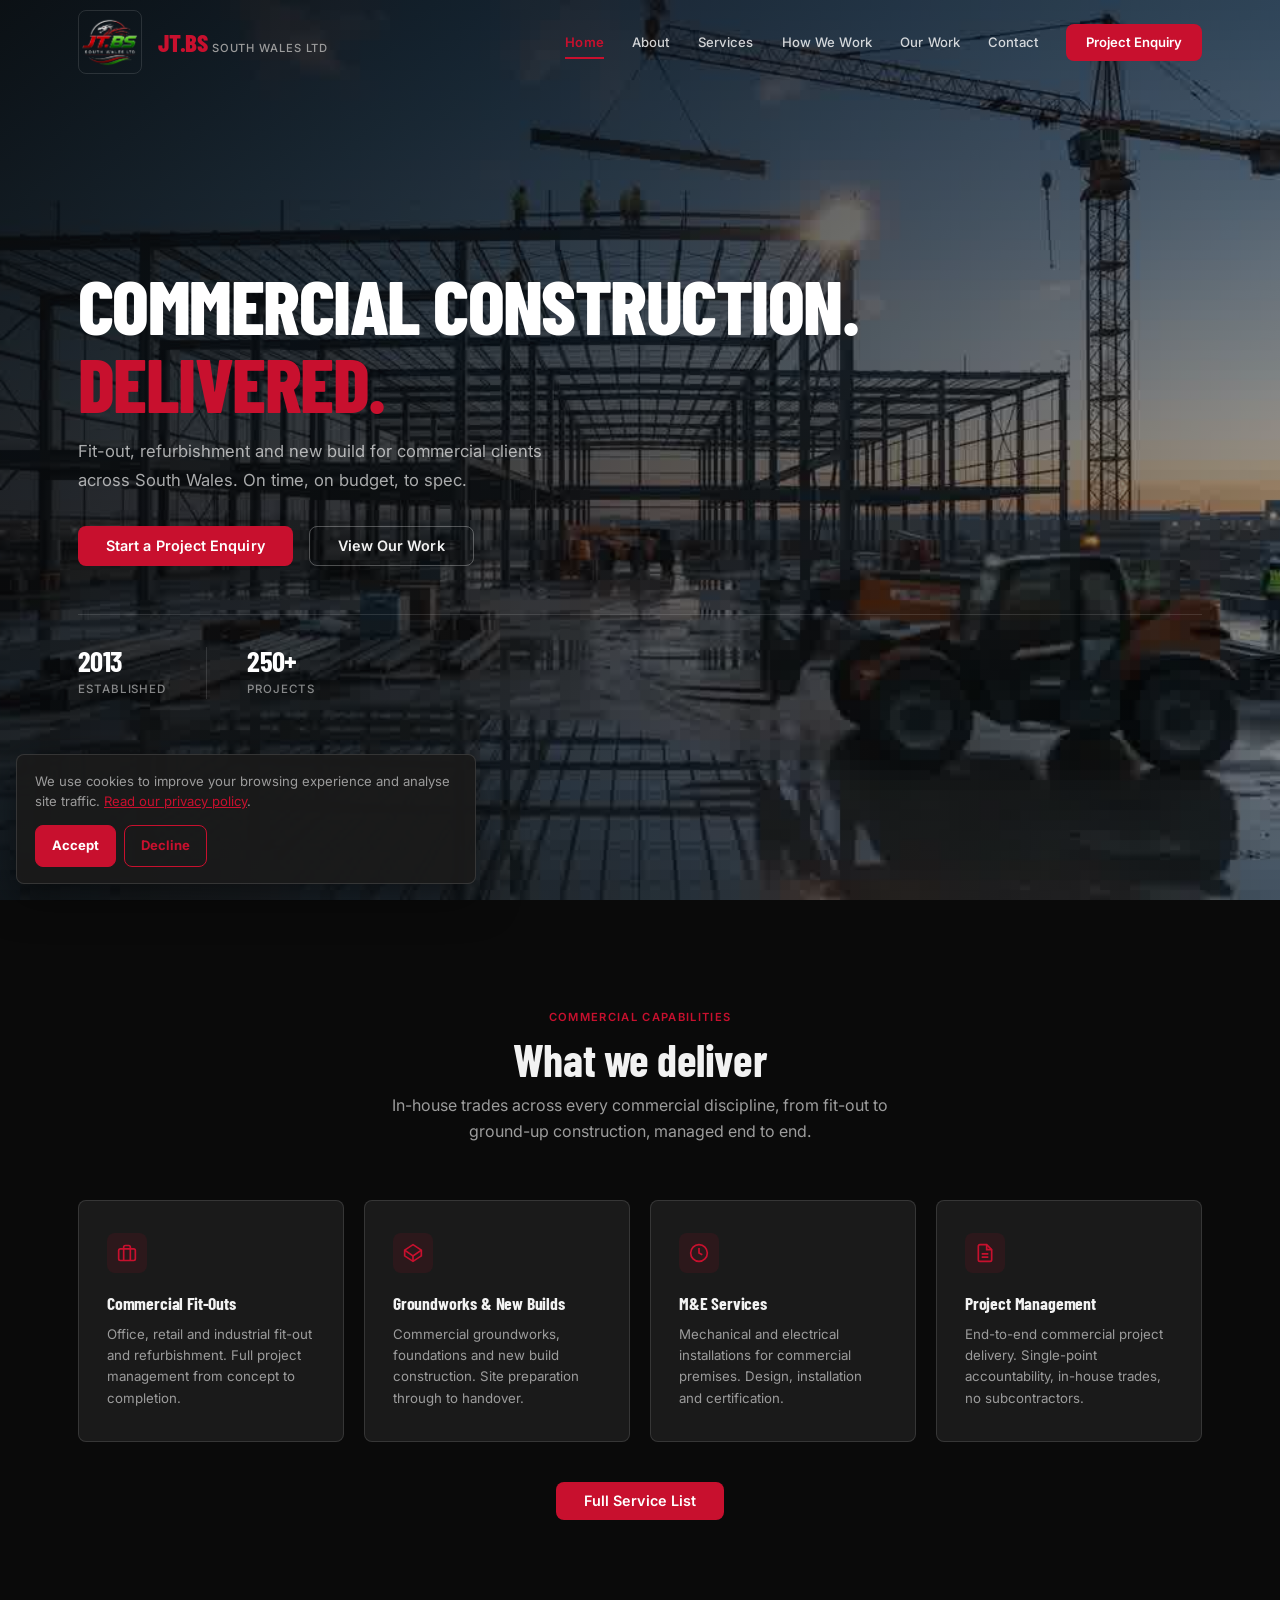
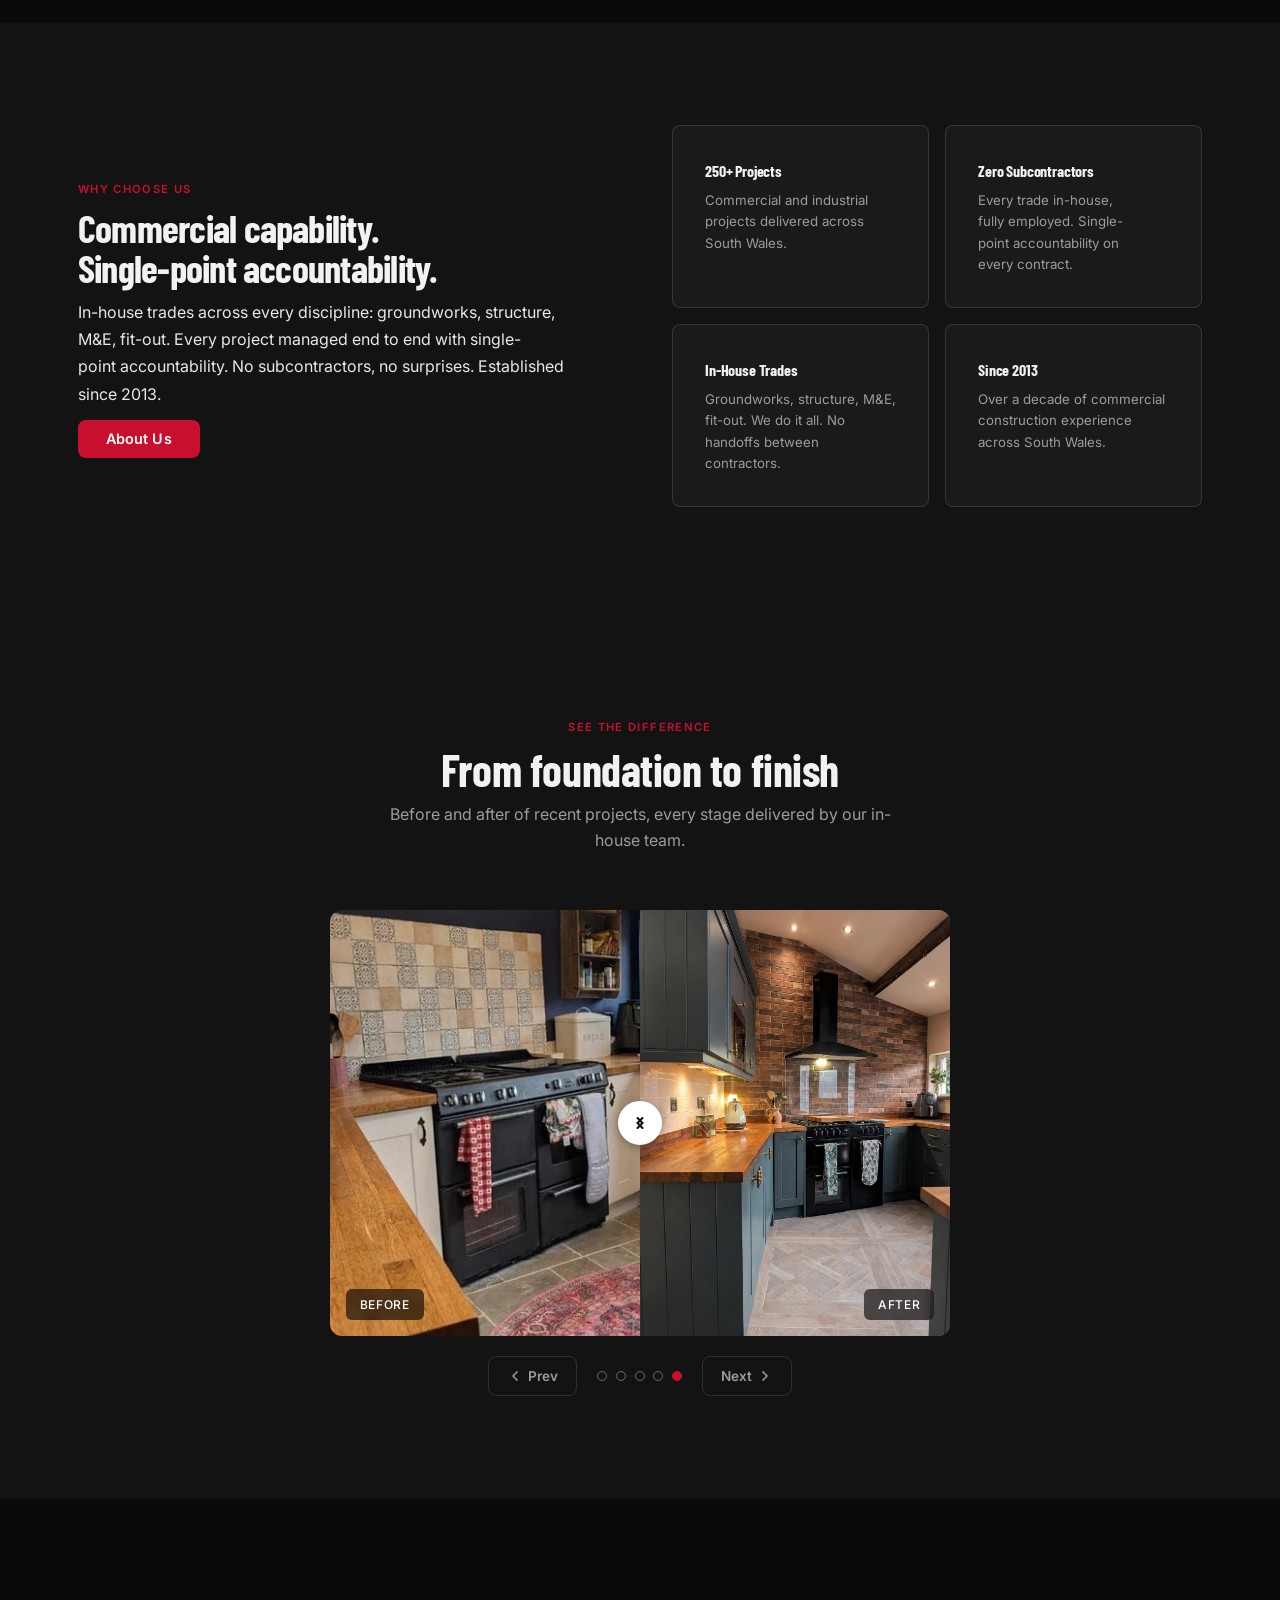
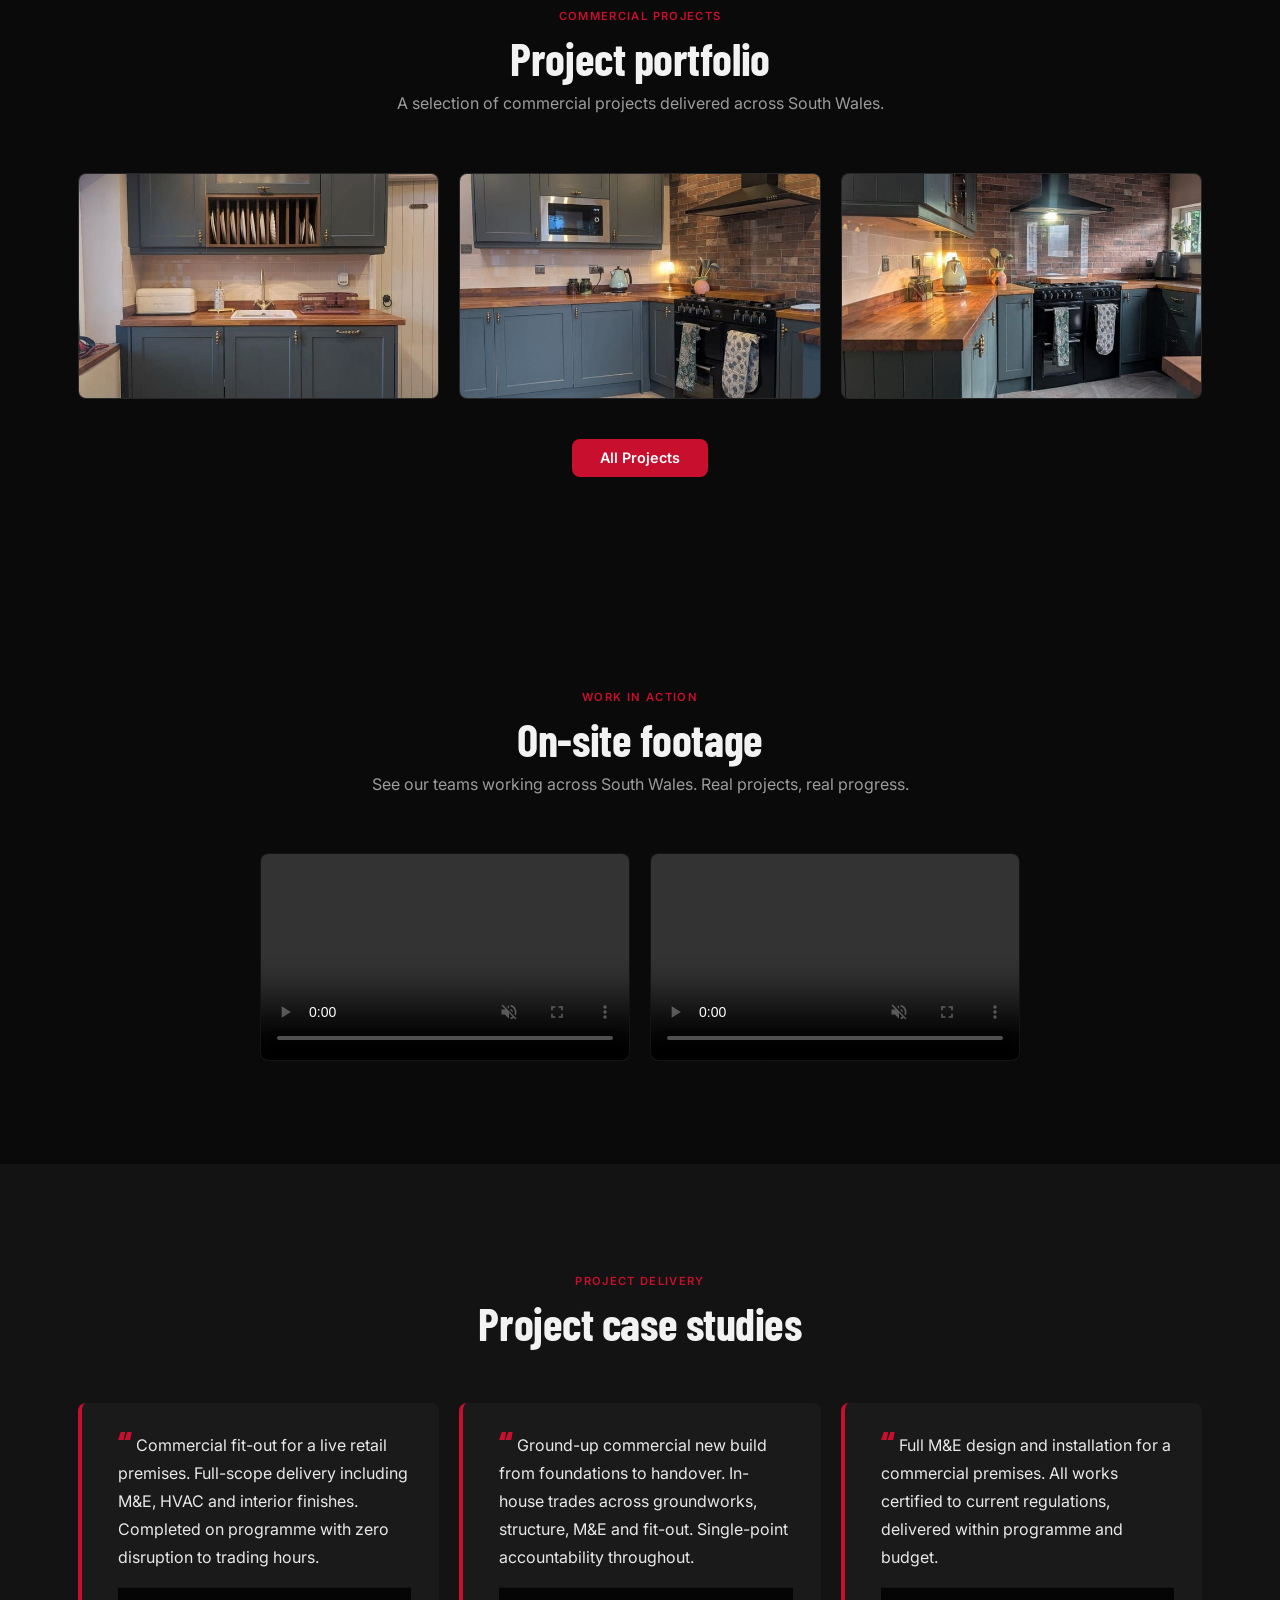
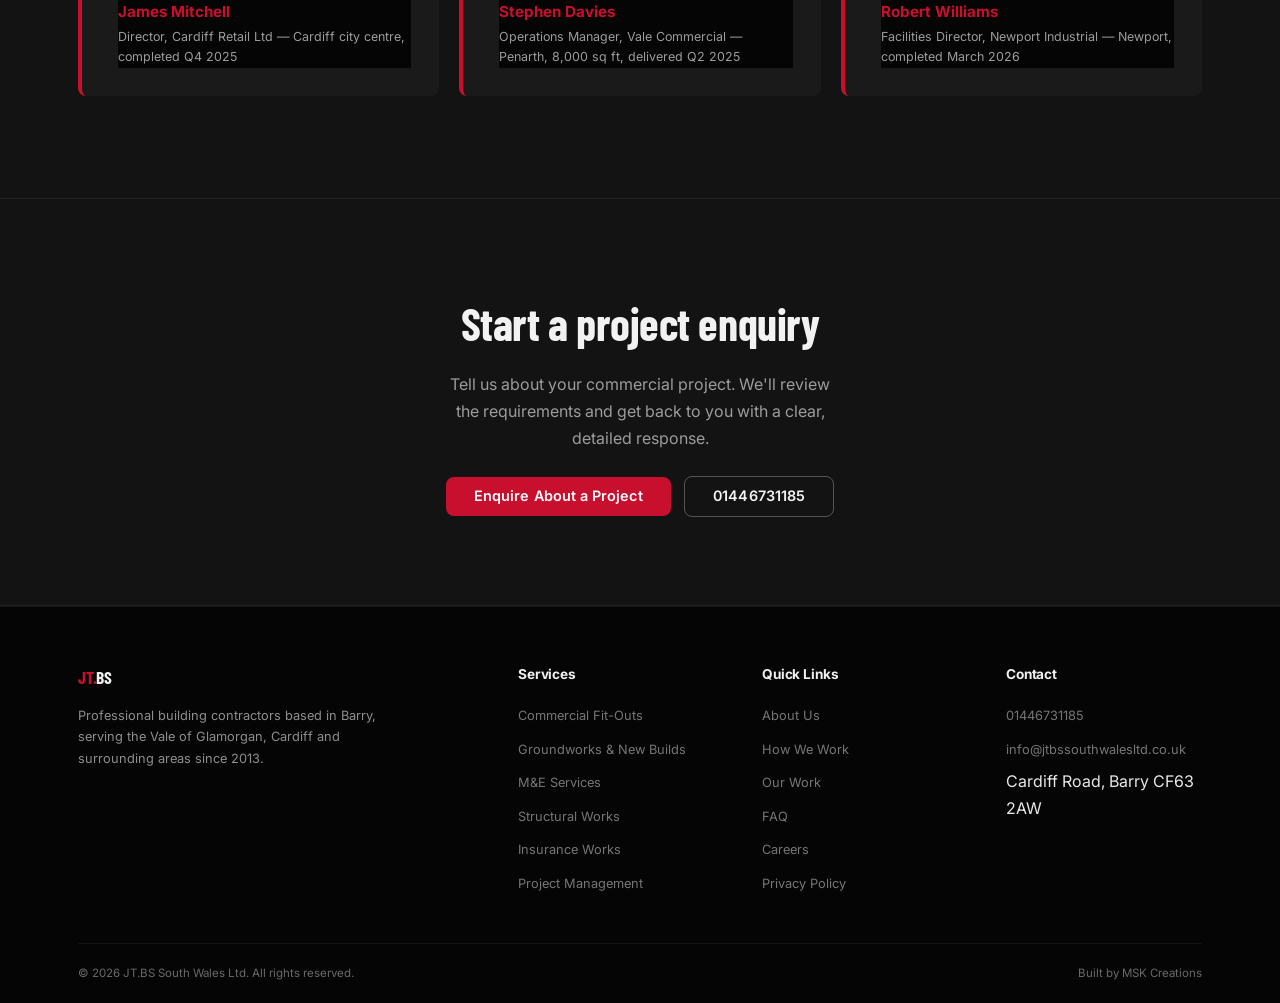
==== index.html @ 48ca2b2c "update contact number to 01446731185 across all pages Replaces the old 07514 898494 everywhere: tel:" ====
<!DOCTYPE html>
<html lang="en">
<head>
<meta charset="UTF-8">
<meta name="viewport" content="width=device-width, initial-scale=1.0, viewport-fit=cover">
<title>JT.BS South Wales Ltd | Commercial Construction, Barry & South Wales</title>
<meta name="description" content="JT.BS South Wales Ltd: commercial construction contractors serving Barry and South Wales. Fit-out, refurbishment, groundworks, M&E and project management. Established 2013, fully insured.">
<meta name="theme-color" content="#0A0A0A">
<link rel="preconnect" href="https://fonts.googleapis.com">
<link rel="preconnect" href="https://fonts.gstatic.com" crossorigin>
<link href="https://fonts.googleapis.com/css2?family=Barlow+Condensed:wght@600;700;800;900&family=Inter:wght@400;500;600;700&display=swap" rel="stylesheet">
<meta property="og:title" content="JT.BS South Wales Ltd | Commercial Construction, Barry & South Wales">
<meta property="og:description" content="Commercial construction contractors serving South Wales. Fit-out, refurbishment, groundworks, M&E and project management. Established since 2013.">
<meta property="og:type" content="website">
<meta property="og:url" content="https://jtbuildingservices.co.uk">
<meta property="og:locale" content="en_GB">
<script type="application/ld+json">{
  "@context":"https://schema.org",
  "@type":"GeneralContractor",
  "name":"JT.BS South Wales Ltd",
  "description":"Commercial construction contractors serving South Wales. Fit-out, refurbishment, groundworks, M&E and project management.",
  "url":"https://jtbuildingservices.co.uk",
  "telephone":"01446731185",
  "email":"info@jtbssouthwalesltd.co.uk",
  "image":"https://jtbuildingservices.co.uk/images/logo.png",
  "address":{"@type":"PostalAddress","streetAddress":"Cardiff Road","addressLocality":"Barry","addressRegion":"Vale of Glamorgan","postalCode":"CF63 2AW","addressCountry":"GB"},
  "areaServed":[{"@type":"City","name":"Barry"},{"@type":"City","name":"Vale of Glamorgan"},{"@type":"City","name":"Cardiff"},{"@type":"City","name":"Penarth"},{"@type":"City","name":"Bridgend"},{"@type":"City","name":"Newport"}],
  "priceRange":"\u00a3\u00a3\u00a3",
  "foundingDate":"2013",
  "numberOfEmployees":"12",
  "sameAs":["https://www.facebook.com/jtbuildingservice/"]
}</script>
<link rel="stylesheet" href="css/style.css">
<link rel="icon" type="image/x-icon" href="favicon.ico">
<link rel="apple-touch-icon" sizes="180x180" href="images/apple-touch-icon.png">
</head>
<body>

<a href="#main" class="skip-link">Skip to main content</a>

<nav id="nav">
  <div class="container nav-inner">
    <a href="index.html" class="nav-logo">
      <img src="images/logo.png" alt="JT.BS South Wales Ltd">
      <div class="nav-logo-text">
        <strong>JT.BS</strong>
        <span>South Wales Ltd</span>
      </div>
    </a>
    <div class="nav-right">
      <div class="nav-links">
        <a href="index.html">Home</a>
        <a href="about.html">About</a>
        <a href="services.html">Services</a>
        <a href="process.html">How We Work</a>
        <a href="projects.html">Our Work</a>
        <a href="contact.html">Contact</a>
      </div>
      <a href="contact.html" class="nav-cta">Project Enquiry</a>
      <button class="nav-toggle" aria-label="Toggle menu" aria-expanded="false">
        <svg width="24" height="24" viewBox="0 0 24 24" fill="none" stroke="currentColor" stroke-width="2" stroke-linecap="round"><line x1="4" y1="7" x2="20" y2="7"/><line x1="4" y1="12" x2="20" y2="12"/><line x1="4" y1="17" x2="20" y2="17"/></svg>
      </button>
    </div>
  </div>
</nav>

<main id="main">

<!-- HERO -->
<section class="hero">
  <div class="hero-bg">
    <!-- Time-lapse: 180 still frames cycled by JS (id "hero-video" drives the animation) -->
    <img src="images/hero-frames/ezgif-frame-001.jpg" alt="" id="hero-video">
  </div>
  <div class="container hero-content">
    <h1>Commercial construction.<br><span class="accent">Delivered.</span></h1>
    <p>Fit-out, refurbishment and new build for commercial clients across South Wales. On time, on budget, to spec.</p>
    <div class="hero-actions">
      <a href="contact.html" class="btn btn-red">Start a Project Enquiry</a>
      <a href="projects.html" class="btn btn-outline">View Our Work</a>
    </div>
    <div class="hero-stats">
      <div class="hero-stat"><strong>2013</strong><span>Established</span></div>
      <div class="hero-stat"><strong>250+</strong><span>Projects</span></div>
    </div>
  </div>
</section>

<!-- SERVICES -->
<section class="section" id="services">
  <div class="container">
    <div class="section-title text-center">
      <span class="tag">Commercial Capabilities</span>
      <h2>What we deliver</h2>
      <p>In-house trades across every commercial discipline, from fit-out to ground-up construction, managed end to end.</p>
    </div>
    <div class="services-strip">
      <div class="service-mini rv">
        <div class="icon"><svg viewBox="0 0 24 24" fill="none" stroke="currentColor" stroke-width="2"><rect x="2" y="7" width="20" height="14" rx="2"/><path d="M16 21V5a2 2 0 00-2-2h-4a2 2 0 00-2 2v16"/></svg></div>
        <h3>Commercial Fit-Outs</h3>
        <p>Office, retail and industrial fit-out and refurbishment. Full project management from concept to completion.</p>
      </div>
      <div class="service-mini rv rv-1">
        <div class="icon"><svg viewBox="0 0 24 24" fill="none" stroke="currentColor" stroke-width="2"><polygon points="12 2 22 8.5 22 15.5 12 22 2 15.5 2 8.5"/><line x1="12" y1="22" x2="12" y2="15.5"/><polyline points="22 8.5 12 15.5 2 8.5"/></svg></div>
        <h3>Groundworks & New Builds</h3>
        <p>Commercial groundworks, foundations and new build construction. Site preparation through to handover.</p>
      </div>
      <div class="service-mini rv rv-2">
        <div class="icon"><svg viewBox="0 0 24 24" fill="none" stroke="currentColor" stroke-width="2"><circle cx="12" cy="12" r="10"/><path d="M12 6v6l4 2"/></svg></div>
        <h3>M&E Services</h3>
        <p>Mechanical and electrical installations for commercial premises. Design, installation and certification.</p>
      </div>
      <div class="service-mini rv rv-3">
        <div class="icon"><svg viewBox="0 0 24 24" fill="none" stroke="currentColor" stroke-width="2"><path d="M14 2H6a2 2 0 00-2 2v16a2 2 0 002 2h12a2 2 0 002-2V8z"/><polyline points="14 2 14 8 20 8"/><line x1="16" y1="13" x2="8" y2="13"/><line x1="16" y1="17" x2="8" y2="17"/></svg></div>
        <h3>Project Management</h3>
        <p>End-to-end commercial project delivery. Single-point accountability, in-house trades, no subcontractors.</p>
      </div>
    </div>
    <div style="text-align:center;margin-top:2.5rem">
      <a href="services.html" class="btn btn-red">Full Service List</a>
    </div>
  </div>
</section>

<!-- WHY CHOOSE US -->
<section class="section section-alt">
  <div class="container">
    <div style="display:grid;grid-template-columns:1fr 1fr;gap:clamp(2rem,5vw,4rem);align-items:center">
      <div class="rv">
        <span class="tag">Why Choose Us</span>
        <h2 style="font-size:clamp(1.5rem,3vw,2.4rem);font-weight:700;color:var(--ink);letter-spacing:-0.02em;line-height:1.05;margin-bottom:.65rem">Commercial capability. Single-point accountability.</h2>
        <p>In-house trades across every discipline: groundworks, structure, M&E, fit-out. Every project managed end to end with single-point accountability. No subcontractors, no surprises. Established since 2013.</p>
        <a href="about.html" class="btn btn-red" style="margin-top:.75rem">About Us</a>
      </div>
      <div class="rv rv-1 rv-right">
        <div style="display:grid;grid-template-columns:1fr 1fr;gap:1rem">
          <div class="value-card"><h3>250+ Projects</h3><p>Commercial and industrial projects delivered across South Wales.</p></div>
          <div class="value-card"><h3>Zero Subcontractors</h3><p>Every trade in-house, fully employed. Single-point accountability on every contract.</p></div>
          <div class="value-card"><h3>In-House Trades</h3><p>Groundworks, structure, M&E, fit-out. We do it all. No handoffs between contractors.</p></div>
          <div class="value-card"><h3>Since 2013</h3><p>Over a decade of commercial construction experience across South Wales.</p></div>
        </div>
      </div>
    </div>
  </div>
</section>

<!-- BEFORE/AFTER SLIDER -->
<section class="section section-alt">
  <div class="container">
    <div class="section-title text-center">
      <span class="tag">See the Difference</span>
      <h2>From foundation to finish</h2>
      <p>Before and after of recent projects, every stage delivered by our in-house team.</p>
    </div>
    <div class="ba-carousel" role="region" aria-label="Before and after project showcase">

      <!-- Comparison 1 -->
      <div class="ba-container" role="img" aria-label="Before and after comparison 1">
        <div class="ba-before">
          <img src="images/before-after/before-1.jpeg" alt="Before: construction phase, exterior structure">
        </div>
        <div class="ba-after">
          <img src="images/before-after/after-1.jpeg" alt="After: completed project, finished interior">
        </div>
        <div class="ba-handle" aria-hidden="true"><svg width="20" height="20" viewBox="0 0 24 24" fill="none" stroke="currentColor" stroke-width="2.5" stroke-linecap="round"><polyline points="15 18 9 12 15 6"/><polyline points="9 18 15 12 9 6"/></svg></div>
        <span class="ba-label ba-label-left">Before</span>
        <span class="ba-label ba-label-right">After</span>
      </div>

      <!-- Comparison 2 -->
      <div class="ba-container" role="img" aria-label="Before and after comparison 2">
        <div class="ba-before">
          <img src="images/before-after/before-2.jpeg" alt="Before: site progress, foundation stage">
        </div>
        <div class="ba-after">
          <img src="images/before-after/after-2.jpeg" alt="After: completed project, finished result">
        </div>
        <div class="ba-handle" aria-hidden="true"><svg width="20" height="20" viewBox="0 0 24 24" fill="none" stroke="currentColor" stroke-width="2.5" stroke-linecap="round"><polyline points="15 18 9 12 15 6"/><polyline points="9 18 15 12 9 6"/></svg></div>
        <span class="ba-label ba-label-left">Before</span>
        <span class="ba-label ba-label-right">After</span>
      </div>

      <!-- Comparison 3 -->
      <div class="ba-container" role="img" aria-label="Before and after comparison 3">
        <div class="ba-before">
          <img src="images/before-after/before-3.jpeg" alt="Before: interior renovation, initial state">
        </div>
        <div class="ba-after">
          <img src="images/before-after/after-3.jpeg" alt="After: finished interior, completed renovation">
        </div>
        <div class="ba-handle" aria-hidden="true"><svg width="20" height="20" viewBox="0 0 24 24" fill="none" stroke="currentColor" stroke-width="2.5" stroke-linecap="round"><polyline points="15 18 9 12 15 6"/><polyline points="9 18 15 12 9 6"/></svg></div>
        <span class="ba-label ba-label-left">Before</span>
        <span class="ba-label ba-label-right">After</span>
      </div>

      <!-- Comparison 4 -->
      <div class="ba-container" role="img" aria-label="Before and after comparison 4">
        <div class="ba-before">
          <img src="images/before-after/orig-before-1.jpeg" alt="Before: building works, exterior state">
        </div>
        <div class="ba-after">
          <img src="images/before-after/orig-after-1.jpeg" alt="After: completed project, finished exterior">
        </div>
        <div class="ba-handle" aria-hidden="true"><svg width="20" height="20" viewBox="0 0 24 24" fill="none" stroke="currentColor" stroke-width="2.5" stroke-linecap="round"><polyline points="15 18 9 12 15 6"/><polyline points="9 18 15 12 9 6"/></svg></div>
        <span class="ba-label ba-label-left">Before</span>
        <span class="ba-label ba-label-right">After</span>
      </div>

      <!-- Comparison 5 -->
      <div class="ba-container active" role="img" aria-label="Before and after comparison 5">
        <div class="ba-before">
          <img src="images/before-after/orig-before-2.jpeg" alt="Before: renovation works, initial stage">
        </div>
        <div class="ba-after">
          <img src="images/before-after/orig-after-2.jpeg" alt="After: renovated result, finished works">
        </div>
        <div class="ba-handle" aria-hidden="true"><svg width="20" height="20" viewBox="0 0 24 24" fill="none" stroke="currentColor" stroke-width="2.5" stroke-linecap="round"><polyline points="15 18 9 12 15 6"/><polyline points="9 18 15 12 9 6"/></svg></div>
        <span class="ba-label ba-label-left">Before</span>
        <span class="ba-label ba-label-right">After</span>
      </div>
    </div>

    <div class="ba-nav">
      <button class="ba-nav-btn ba-nav-prev" aria-label="Previous comparison">
        <svg width="16" height="16" viewBox="0 0 24 24" fill="none" stroke="currentColor" stroke-width="2.5" stroke-linecap="round" stroke-linejoin="round"><polyline points="15 18 9 12 15 6"/></svg>
        <span>Prev</span>
      </button>
      <div class="ba-dots" role="tablist" aria-label="Choose a comparison to view">
        <button class="ba-dot" role="tab" aria-selected="false" aria-label="Comparison 1 of 5" data-slide="0"></button>
        <button class="ba-dot" role="tab" aria-selected="false" aria-label="Comparison 2 of 5" data-slide="1"></button>
        <button class="ba-dot" role="tab" aria-selected="false" aria-label="Comparison 3 of 5" data-slide="2"></button>
        <button class="ba-dot" role="tab" aria-selected="false" aria-label="Comparison 4 of 5" data-slide="3"></button>
        <button class="ba-dot active" role="tab" aria-selected="true" aria-label="Comparison 5 of 5" data-slide="4"></button>
      </div>
      <button class="ba-nav-btn ba-nav-next" aria-label="Next comparison">
        <span>Next</span>
        <svg width="16" height="16" viewBox="0 0 24 24" fill="none" stroke="currentColor" stroke-width="2.5" stroke-linecap="round" stroke-linejoin="round"><polyline points="9 18 15 12 9 6"/></svg>
      </button>
    </div>
  </div>
</section>

<!-- PROJECTS -->
<section class="section" id="projects">
  <div class="container">
    <div class="section-title text-center">
      <span class="tag">Commercial Projects</span>
      <h2>Project portfolio</h2>
      <p>A selection of commercial projects delivered across South Wales.</p>
    </div>
    <div class="gallery-grid">
      <div class="project-card rv">
        <img src="images/website/good-3.jpeg" alt="Commercial fit-out project, modern office interior" loading="lazy">
        <div class="overlay"><span class="project-tag">Fit-Out</span><h3>Commercial Fit-Out</h3></div>
      </div>
      <div class="project-card rv rv-1">
        <img src="images/website/good-4.jpeg" alt="Commercial groundworks, site preparation and excavation works" loading="lazy">
        <div class="overlay"><span class="project-tag">Groundworks</span><h3>Commercial Groundworks</h3></div>
      </div>
      <div class="project-card rv rv-2">
        <img src="images/website/good-6.jpeg" alt="Commercial new build, structural framing and construction progress" loading="lazy">
        <div class="overlay"><span class="project-tag">M&E</span><h3>M&E Installation</h3></div>
      </div>
    </div>
    <div style="text-align:center;margin-top:2.5rem">
      <a href="projects.html" class="btn btn-red">All Projects</a>
    </div>
  </div>
</section>

<!-- VIDEO SHOWCASE -->
<section class="section">
  <div class="container">
    <div class="section-title text-center">
      <span class="tag">Work in Action</span>
      <h2>On-site footage</h2>
      <p>See our teams working across South Wales. Real projects, real progress.</p>
    </div>
    <div class="video-grid">
      <div class="video-card rv">
        <video src="images/videos/clip-1_18s.mp4" muted loop playsinline autoplay preload="auto" controls aria-label="Time-lapse of commercial construction project progress"></video>
      </div>
      <div class="video-card rv rv-1">
        <video src="images/videos/clip-2_7s.mp4" muted loop playsinline autoplay preload="auto" controls aria-label="Construction site footage, groundworks and foundation works"></video>
      </div>
    </div>
  </div>
</section>

<!-- TESTIMONIALS -->
<section class="section section-alt">
  <div class="container">
    <div class="section-title text-center">
      <span class="tag">Project Delivery</span>
      <h2>Project case studies</h2>
    </div>
    <div style="display:grid;grid-template-columns:1fr 1fr 1fr;gap:1.25rem">
      <div class="testi rv">
                <blockquote>Commercial fit-out for a live retail premises. Full-scope delivery including M&E, HVAC and interior finishes. Completed on programme with zero disruption to trading hours.</blockquote>
        <footer>
          James Mitchell
          <span>Director, Cardiff Retail Ltd &mdash; Cardiff city centre, completed Q4 2025</span>
        </footer>
      </div>
      <div class="testi rv rv-1">
                <blockquote>Ground-up commercial new build from foundations to handover. In-house trades across groundworks, structure, M&E and fit-out. Single-point accountability throughout.</blockquote>
        <footer>
          Stephen Davies
          <span>Operations Manager, Vale Commercial &mdash; Penarth, 8,000 sq ft, delivered Q2 2025</span>
        </footer>
      </div>
      <div class="testi rv rv-2">
                <blockquote>Full M&E design and installation for a commercial premises. All works certified to current regulations, delivered within programme and budget.</blockquote>
        <footer>
          Robert Williams
          <span>Facilities Director, Newport Industrial &mdash; Newport, completed March 2026</span>
        </footer>
      </div>
    </div>
  </div>
</section>

<!-- CTA -->
<section class="cta-block">
  <div class="container">
    <div class="rv">
      <h2>Start a project enquiry</h2>
      <p>Tell us about your commercial project. We'll review the requirements and get back to you with a clear, detailed response.</p>
      <a href="contact.html" class="btn btn-red">Enquire About a Project</a>
      <a href="tel:01446731185" class="btn btn-outline">01446731185</a>
    </div>
  </div>
</section>

</main>

<footer>
  <div class="container">
    <div class="footer-grid">
      <div>
        <span class="footer-logo"><span>JT.</span>BS</span>
        <p>Professional building contractors based in Barry, serving the Vale of Glamorgan, Cardiff and surrounding areas since 2013.</p>
      </div>
      <div>
        <h4>Services</h4>
        <ul>
          <li><a href="services.html">Commercial Fit-Outs</a></li>
          <li><a href="services.html">Groundworks & New Builds</a></li>
          <li><a href="services.html">M&E Services</a></li>
          <li><a href="services.html">Structural Works</a></li>
          <li><a href="services.html">Insurance Works</a></li>
          <li><a href="services.html">Project Management</a></li>
        </ul>
      </div>
      <div>
        <h4>Quick Links</h4>
        <ul>
          <li><a href="about.html">About Us</a></li>
          <li><a href="process.html">How We Work</a></li>
          <li><a href="projects.html">Our Work</a></li>
          <li><a href="faq.html">FAQ</a></li>
          <li><a href="careers.html">Careers</a></li>
          <li><a href="privacy.html">Privacy Policy</a></li>
        </ul>
      </div>
      <div>
        <h4>Contact</h4>
        <ul>
          <li><a href="tel:01446731185">01446731185</a></li>
          <li><a href="mailto:info@jtbssouthwalesltd.co.uk">info@jtbssouthwalesltd.co.uk</a></li>
          <li>Cardiff Road, Barry CF63 2AW</li>
        </ul>
      </div>
    </div>
    <div class="footer-bot">
      <span>&copy; 2026 JT.BS South Wales Ltd. All rights reserved.</span>
      <span>Built by MSK Creations</span>
    </div>
  </div>
</footer>

<div class="sticky-call">
  <a href="tel:01446731185" aria-label="Call us on 01446731185">
    <svg viewBox="0 0 24 24" fill="none" stroke="currentColor" stroke-width="2"><path d="M22 16.92v3a2 2 0 01-2.18 2 19.79 19.79 0 01-8.63-3.07 19.5 19.5 0 01-6-6 19.79 19.79 0 01-3.07-8.67A2 2 0 014.11 2h3a2 2 0 012 1.72 12.84 12.84 0 00.7 2.81 2 2 0 01-.45 2.11L8.09 9.91a16 16 0 006 6l1.27-1.27a2 2 0 012.11-.45 12.84 12.84 0 002.81.7A2 2 0 0122 16.92z"/></svg>
    Call 01446731185
  </a>
</div>
<script src="js/script.js?v=4"></script>
</body>
</html>
---- css/style.css ----
/* =========================================
   JT.BS South Wales Ltd - Corporate Edition
   Black / Red
   ========================================= */

/* ----- RESET & VARIABLES ----- */
*,*::before,*::after{box-sizing:border-box;margin:0;padding:0}
img{display:block;max-width:100%;height:auto}
a{color:inherit;text-decoration:none}
ul{list-style:none}
button{cursor:pointer;font:inherit}
input,textarea,select{font:inherit}

:root{
  --bg:#0A0A0A;
  --alt:#131313;
  --elevated:#1A1A1A;
  --dark:#050505;
  --red:#C8102E;
  --red-hover:#E31B23;
  --red-depth:#8B0000;
  --ink:#F2F2F2;
  --text:#E8E8E8;
  --text-lt:#C8CCD1;
  --muted:#9C9C9C;
  --white:#FFF;
  --border:rgba(255,255,255,0.12);
  --border-lt:rgba(255,255,255,0.06);
  --glass:rgba(10,10,10,0.88);
  --shadow:0 2px 8px rgba(0,0,0,0.5);
  --shadow-lg:0 14px 44px rgba(0,0,0,0.6);
  --shadow-btn:0 4px 20px rgba(200,16,46,0.25);
  --body:"Inter",-apple-system,sans-serif;
  --head:"Barlow Condensed",-apple-system,sans-serif;
  --max-w:1180px;
  --radius:8px;
  --z-sticky:100;
  --z-overlay:200;
}

:focus-visible{outline:2px solid var(--red);outline-offset:2px;border-radius:2px}
html{scroll-behavior:smooth;scroll-padding-top:72px;-webkit-text-size-adjust:100%;text-size-adjust:100%;overflow-x:hidden;overscroll-behavior-x:none}
body{font-family:var(--body);background:var(--bg);color:var(--text);line-height:1.65;-webkit-font-smoothing:antialiased;overflow-x:hidden;overscroll-behavior-x:none}
a,button,[role="button"],input,select,textarea{-webkit-tap-highlight-color:transparent;tap-highlight-color:transparent}

/* ----- UTILITY ----- */
.container{width:100%;max-width:var(--max-w);margin:0 auto;padding:0 28px}
.sr-only{position:absolute;width:1px;height:1px;margin:-1px;overflow:hidden;clip:rect(0,0,0,0);white-space:nowrap;border:0}
.section{padding:clamp(4.5rem,8vw,7rem) 0}
.section-alt{background:var(--alt)}
.section-title{margin-bottom:clamp(2.5rem,5vw,3.5rem)}
.section-title h2{font-size:clamp(1.8rem,3.5vw,2.8rem);font-weight:700;font-family:var(--head);letter-spacing:-0.01em;line-height:1.05;margin-bottom:.5rem;color:var(--ink)}
.section-title p{font-size:1rem;color:var(--muted);max-width:560px;line-height:1.65}
.tag{display:inline-flex;align-items:center;gap:6px;font-size:.7rem;font-weight:600;text-transform:uppercase;letter-spacing:.12em;color:var(--red);margin-bottom:.6rem}
.text-center{text-align:center}
.section-title.text-center p{margin:0 auto;text-align:center}
.chrome{color:var(--ink)}

/* ----- TYPOGRAPHY ----- */
h1,h2,h3{font-family:var(--head);color:var(--ink);text-wrap:balance}
h1{letter-spacing:-0.02em}
h2{letter-spacing:-0.01em}
p{color:var(--text);max-width:65ch;line-height:1.7;text-wrap:pretty}
p+p{margin-top:1rem}

/* ----- SKIP LINK ----- */
.skip-link{position:fixed;top:-100%;left:16px;z-index:1000;background:var(--dark);color:#FFF;padding:12px 20px;border-radius:var(--radius);font-weight:600;font-size:.85rem;border:1px solid rgba(255,255,255,0.15);transition:top .25s}
.skip-link:focus{top:16px}

/* ----- LEGAL / PRIVACY ----- */
.legal-content{max-width:720px;margin:0 auto}
.legal-content h2{font-size:1.5rem;font-weight:700;color:var(--ink);letter-spacing:-0.01em;margin-bottom:.5rem;margin-top:2.5rem}
.legal-content h2:first-child{margin-top:0}
.legal-content p{font-size:.92rem;color:var(--text-lt);line-height:1.7;margin-bottom:.75rem}
.legal-content ul{margin-bottom:1rem;padding-left:1.25rem}
.legal-content ul li{font-size:.92rem;color:var(--text-lt);line-height:1.7;list-style:disc;margin-bottom:.25rem}
.legal-content strong{color:var(--ink)}

/* ----- BUTTONS ----- */
.btn{display:inline-flex;align-items:center;justify-content:center;gap:.6rem;padding:.75rem 1.75rem;border-radius:var(--radius);font-weight:600;font-size:.9rem;border:none;transition:all .3s;letter-spacing:.005em;line-height:1}
.btn-red{background:var(--red);color:var(--white)}
.btn-red:hover{background:var(--red-hover);box-shadow:var(--shadow-btn)}
.btn-outline{background:transparent;color:var(--ink);border:1.5px solid rgba(255,255,255,0.28)}
.btn-outline:hover{background:var(--ink);color:var(--bg);border-color:var(--ink)}
.btn-outline-dark{background:transparent;color:var(--text);border:1.5px solid var(--border)}
.btn-outline-dark:hover{border-color:var(--text);background:var(--elevated);color:var(--ink)}

/* ----- NAVIGATION ----- */
nav{position:fixed;top:0;left:0;width:100%;z-index:var(--z-sticky);padding:.65rem 0;transition:all .35s}
nav.scrolled{background:var(--glass);backdrop-filter:blur(16px);-webkit-backdrop-filter:blur(16px);border-bottom:1px solid var(--border);padding:.5rem 0}
.nav-inner{display:flex;align-items:center;justify-content:space-between}
.nav-logo{display:flex;align-items:center;gap:16px;color:var(--ink)}
.nav-logo img{width:64px;height:64px;border-radius:8px;object-fit:cover;border:1px solid var(--border)}
.nav-logo-text{line-height:1.2}
.nav-logo-text strong{font-family:var(--head);font-size:1.55rem;font-weight:800;letter-spacing:-0.01em;color:var(--red)}
.nav-logo-text span{font-size:.7rem;font-weight:500;color:var(--muted);text-transform:uppercase;letter-spacing:.08em}
.nav-right{display:flex;align-items:center;gap:1.75rem}
.nav-links{display:flex;gap:1.75rem}
.nav-links a{font-size:.82rem;font-weight:500;color:var(--muted);transition:color .3s;padding:.25rem 0;letter-spacing:.01em;position:relative}
body:has(.hero) .nav-links a{color:rgba(255,255,255,0.8)}
body:has(.hero) .nav-links a.active{color:var(--red)}
body:has(.hero) .nav-links a:hover{color:#fff}
body:has(.hero) nav.scrolled .nav-links a{color:var(--muted)}
body:has(.hero) nav.scrolled .nav-links a:hover{color:var(--muted)}
.nav-links a::after{content:'';position:absolute;bottom:-2px;left:0;width:100%;height:2px;background:var(--red);transform:scaleX(0);transform-origin:right;transition:transform .35s cubic-bezier(.22,1,.36,1)}
.nav-links a:hover::after{transform:scaleX(1);transform-origin:left}
.nav-links a.active::after{transform:scaleX(1);background:var(--red)}
.nav-links a:hover{color:var(--ink)}
.nav-links a.active{color:var(--red);font-weight:600}
.nav-cta{font-size:.82rem;font-weight:600;padding:.5rem 1.25rem;background:var(--red);color:var(--white);border-radius:var(--radius);transition:all .3s;white-space:nowrap}
.nav-cta:hover{background:var(--red-hover)}
.nav-toggle{display:none;background:none;border:none;color:var(--muted);padding:6px}
body:has(.hero) .nav-toggle{color:rgba(255,255,255,0.7)}
body:has(.hero) nav.scrolled .nav-toggle{color:var(--muted)}
.nav-toggle svg{display:block}

/* ----- HERO ----- */
.hero{min-height:100dvh;display:flex;align-items:center;position:relative;overflow:hidden;background:var(--dark)}
.hero-bg{position:absolute;inset:0;z-index:0}
.hero-bg img{width:100%;height:100%;object-fit:cover}
/* will-change/translateZ GPU hint only on the video - on a src-swapping
   <img> it can freeze the repaint on mobile (desktop repaints fine) */
.hero-bg video{width:100%;height:100%;object-fit:cover;will-change:transform;transform:translateZ(0)}
.hero-bg::after{content:'';position:absolute;inset:0;background:linear-gradient(135deg,rgba(10,10,10,0.92) 0%,rgba(10,10,10,0.6) 50%,rgba(10,10,10,0.3) 100%);z-index:1}
.hero-content{position:relative;z-index:2;padding-top:4rem}
.hero h1{font-size:clamp(2.8rem,6vw,5rem);font-weight:800;color:#FFF;letter-spacing:-0.02em;line-height:1.02;margin-bottom:1rem;max-width:850px;text-transform:uppercase}
.hero h1 .accent{color:var(--red)}
.hero p{font-size:clamp(1rem,1.3vw,1.12rem);color:rgba(255,255,255,0.65);max-width:500px;margin-bottom:2rem;line-height:1.7}
.hero-actions{display:flex;gap:1rem;flex-wrap:wrap;margin-bottom:3rem}
.hero-stats{display:flex;gap:0;padding-top:2rem;border-top:1px solid rgba(255,255,255,0.12)}
.hero-stat{padding:0 2.5rem;border-right:1px solid rgba(255,255,255,0.12)}
.hero-stat:first-child{padding-left:0}
.hero-stat:last-child{padding-right:0;border-right:none}
.hero-stat strong{display:block;font-size:1.8rem;font-weight:700;color:#FFF;line-height:1;letter-spacing:-0.02em;font-family:var(--head)}
.hero-stat span{font-size:.72rem;color:rgba(255,255,255,0.5);margin-top:4px;display:block;font-weight:500;text-transform:uppercase;letter-spacing:.08em}

/* ----- PAGE HERO ----- */
.page-hero{background:var(--alt);border-bottom:1px solid var(--border-lt);padding:clamp(7rem,10vw,9rem) 0 clamp(3.5rem,5vw,4.5rem)}
.page-hero h1{font-size:clamp(2.4rem,4.5vw,3.6rem);font-weight:800;color:var(--ink);letter-spacing:-0.02em;line-height:1.02;margin-bottom:.6rem}
.page-hero p{font-size:1rem;color:var(--muted);max-width:540px}

/* ----- SERVICE MINI (HOME) ----- */
.services-strip{display:grid;grid-template-columns:repeat(4,1fr);gap:1.25rem}
.service-mini{background:var(--elevated);border:1px solid var(--border);border-radius:var(--radius);padding:2rem 1.75rem;position:relative;overflow:hidden;transition:all .35s}
.service-mini::before{content:'';position:absolute;top:0;left:0;right:0;height:3px;background:var(--red);transform:scaleX(0);transform-origin:left;transition:transform .4s cubic-bezier(.22,1,.36,1)}
.service-mini:hover::before{transform:scaleX(1)}
.service-mini:hover{border-color:rgba(200,16,46,0.3);box-shadow:var(--shadow-lg);transform:translateY(-4px)}
.service-mini .icon{width:40px;height:40px;border-radius:var(--radius);background:rgba(200,16,46,0.1);display:flex;align-items:center;justify-content:center;margin-bottom:1rem;color:var(--red)}
.service-mini .icon svg{width:20px;height:20px}
.service-mini h3{font-size:1.1rem;font-weight:700;margin-bottom:.35rem;letter-spacing:-0.01em;color:var(--ink)}
.service-mini p{font-size:.83rem;color:var(--muted);line-height:1.6}

/* ----- SERVICE DETAIL CARDS ----- */
.service-card{display:grid;grid-template-columns:300px 1fr;gap:2rem;align-items:start;background:var(--elevated);border:1px solid var(--border);border-radius:var(--radius);padding:2rem;position:relative;overflow:hidden;transition:all .35s}
.service-card::before{content:'';position:absolute;top:0;left:0;width:100%;height:3px;background:var(--red)}
.service-card:hover{border-color:rgba(200,16,46,0.2);box-shadow:var(--shadow-lg)}
.service-card-img{width:100%;aspect-ratio:4/3;object-fit:cover;border-radius:calc(var(--radius) - 2px)}
.service-card h3{font-size:1.25rem;font-weight:700;margin-bottom:.45rem;letter-spacing:-0.01em;color:var(--ink)}
.service-card p{font-size:.88rem;color:var(--muted);margin-bottom:.75rem;line-height:1.65}
.service-card ul{display:grid;grid-template-columns:1fr 1fr;gap:.35rem .75rem}
.service-card ul li{font-size:.83rem;color:var(--text-lt);padding-left:1.1rem;position:relative;font-weight:500}
.service-card ul li::before{content:'';position:absolute;left:0;top:7px;width:5px;height:5px;border-radius:50%;background:var(--red);opacity:.6}

/* ----- PROJECT FILTER ----- */
.filter-bar{display:flex;gap:.5rem;justify-content:center;flex-wrap:wrap;margin-bottom:1.5rem}
.filter-btn{padding:.45rem 1.1rem;border:1.5px solid var(--border);background:var(--elevated);color:var(--muted);border-radius:50px;font-size:.78rem;font-weight:600;cursor:pointer;transition:all .3s}
.filter-btn:hover{border-color:var(--red);color:var(--red)}
.filter-btn.active{background:var(--red);color:var(--white);border-color:var(--red)}
.gallery-grid .project-card{transition:opacity .4s,transform .4s}

/* ----- GALLERY ----- */
.gallery-grid{display:grid;grid-template-columns:1fr 1fr 1fr;gap:1.25rem}

/* ----- VIDEO GRID ----- */
.video-grid{display:grid;grid-template-columns:1fr 1fr;gap:1.25rem;max-width:760px;margin:0 auto}
.video-card{background:var(--dark);border-radius:var(--radius);overflow:hidden;aspect-ratio:16/9;border:1px solid var(--border-lt)}
.video-card video{width:100%;height:100%;object-fit:cover;display:block}
.project-card{position:relative;border-radius:var(--radius);overflow:hidden;aspect-ratio:16/10;cursor:pointer;background:var(--elevated);border:1px solid var(--border-lt)}
.project-card img{width:100%;height:100%;object-fit:cover;transition:transform .7s}
.project-card:hover img{transform:scale(1.06)}
.project-card .overlay{position:absolute;inset:0;background:linear-gradient(to top,rgba(10,10,10,0.95) 0%,rgba(10,10,10,0.35) 60%,transparent 100%);opacity:0;transition:opacity .35s;display:flex;flex-direction:column;justify-content:flex-end;padding:1.5rem}
.project-card:hover .overlay{opacity:1}
.project-card .overlay h3{color:var(--white);font-size:1rem;font-weight:700}
.project-card .overlay p{color:rgba(255,255,255,0.5);font-size:.8rem;margin-top:3px}
.project-card .overlay .project-tag{display:inline-block;padding:2px 10px;border-radius:20px;background:var(--red);color:var(--white);font-size:.62rem;font-weight:600;text-transform:uppercase;letter-spacing:.06em;margin-bottom:.4rem;width:fit-content}
/* Touch devices have no hover — keep the project card overlay visible */
@media(hover:none),(pointer:coarse){
  .project-card .overlay{opacity:1}
}

/* ----- STATS ----- */
.stats-grid{display:flex;gap:0;justify-content:center}
.stat-item{text-align:center;padding:2rem 3rem;border-right:1px solid var(--border);flex:1}
.stat-item:last-child{border-right:none}
.stat-item .num{font-size:clamp(2rem,4vw,3rem);font-weight:700;color:var(--ink);line-height:1;letter-spacing:-0.02em;font-family:var(--head)}
.stat-item .label{font-size:.75rem;color:var(--muted);margin-top:6px;font-weight:500;text-transform:uppercase;letter-spacing:.08em}

/* ----- VALUE CARDS ----- */
.value-card{background:var(--elevated);border:1px solid var(--border);border-radius:var(--radius);padding:2rem;transition:all .35s}
.value-card:hover{box-shadow:var(--shadow-lg);transform:translateY(-3px);border-color:rgba(200,16,46,0.2)}
.value-card h3{font-size:1rem;font-weight:700;margin-bottom:.35rem;letter-spacing:-0.01em;color:var(--ink)}
.value-card p{font-size:.83rem;color:var(--muted);line-height:1.6}

/* ----- TESTIMONIALS ----- */
.testi{background:var(--elevated);border-radius:var(--radius);padding:1.75rem 1.75rem 1.75rem 2.25rem;position:relative;transition:all .35s;border-left:4px solid var(--red)}
.testi:hover{box-shadow:var(--shadow-lg);transform:translateY(-3px);border-left-color:var(--red-hover)}
.testi blockquote{font-size:1rem;color:var(--text);line-height:1.75;margin-bottom:1rem;font-style:normal}
.testi blockquote::before{content:'\201C';color:var(--red);font-size:2.2rem;font-weight:800;font-family:var(--head);margin-right:4px;line-height:0;vertical-align:-6px;display:inline}
.testi footer{font-size:.95rem;font-weight:700;color:var(--red);padding-top:.65rem}
.testi footer span{display:block;font-weight:400;color:var(--muted);font-size:.78rem;margin-top:3px}

/* ----- ACCREDITATIONS ----- */
.accr-strip{display:flex;gap:1.5rem;justify-content:center;flex-wrap:wrap}
.accr-item{text-align:center;padding:1.5rem 2rem;background:var(--elevated);border:1px solid var(--border);border-radius:var(--radius);min-width:120px;transition:all .3s}
.accr-item:hover{box-shadow:var(--shadow);transform:translateY(-2px);border-color:rgba(200,16,46,0.2)}
.accr-item .badge{width:48px;height:48px;margin:0 auto .65rem;background:rgba(200,16,46,0.1);border-radius:50%;display:flex;align-items:center;justify-content:center;font-size:.8rem;font-weight:700;color:var(--red)}
.accr-item strong{display:block;font-size:.82rem;color:var(--ink);font-weight:600;margin-bottom:2px}
.accr-item span{font-size:.7rem;color:var(--muted);display:block}

/* ----- COOKIE CONSENT BANNER ----- */
.cookie-banner{
  position:fixed;left:16px;bottom:16px;z-index:1200;max-width:460px;
  display:flex;align-items:center;justify-content:space-between;gap:14px;flex-wrap:wrap;
  padding:16px 18px;border-radius:var(--radius);
  background:rgba(26,26,26,.97);border:1px solid var(--border);
  box-shadow:0 12px 40px rgba(0,0,0,.5);
  color:var(--ink);
  opacity:0;transform:translateY(16px);pointer-events:none;
  transition:opacity .35s cubic-bezier(.22,1,.36,1),transform .35s cubic-bezier(.22,1,.36,1);
}
.cookie-banner.show{opacity:1;transform:translateY(0);pointer-events:auto}
.cookie-text{font-size:.82rem;line-height:1.55;color:var(--muted);margin:0;flex:1 1 240px}
.cookie-text a{color:var(--red);text-decoration:underline}
.cookie-actions{display:flex;gap:8px;flex-shrink:0}
.cookie-btn{
  font:inherit;font-size:.82rem;font-weight:700;cursor:pointer;
  padding:9px 16px;border-radius:var(--radius);border:1px solid var(--red);
  background:transparent;color:var(--red);transition:background .25s ease,color .25s ease;
}
.cookie-btn:hover{background:rgba(200,16,46,.12)}
.cookie-btn-accept{background:var(--red);color:#fff;border-color:var(--red)}
.cookie-btn-accept:hover{background:#a80d27;color:#fff}
.cookie-btn:focus-visible{outline:2px solid var(--red);outline-offset:2px}
@media(max-width:600px){
  .cookie-banner{left:10px;right:10px;bottom:calc(68px + env(safe-area-inset-bottom,0px))}
  .cookie-text{flex:1 1 100%}
  .cookie-actions{width:100%}
  .cookie-btn{flex:1;text-align:center}
}

/* ----- STICKY CALL BUTTON (mobile) ----- */
.sticky-call{display:none;position:fixed;bottom:0;left:0;width:100%;z-index:999;background:var(--dark);border-top:2px solid var(--red);padding:0}
.sticky-call a{display:flex;align-items:center;justify-content:center;gap:.5rem;padding:.75rem 1rem;color:#fff;font-size:.95rem;font-weight:700;font-family:var(--body);text-decoration:none;width:100%;min-height:48px}
.sticky-call a svg{width:18px;height:18px;flex-shrink:0}
.sticky-call a:hover{background:rgba(255,255,255,0.05)}

/* ----- CTA ----- */
.cta-block{background:var(--alt);border-top:1px solid var(--border-lt);border-bottom:1px solid var(--border-lt);padding:clamp(4rem,7vw,5.5rem) 0;text-align:center}
.cta-block h2{color:var(--ink);font-size:clamp(1.8rem,3.5vw,2.8rem);font-weight:700;letter-spacing:-0.01em;margin-bottom:.6rem}
.cta-block p{color:var(--muted);margin:0 auto 1.5rem;max-width:480px;font-size:1rem}
.cta-block .btn-red{margin-right:.6rem}

/* ----- CONTACT FORM ----- */
.contact-grid{display:grid;grid-template-columns:1fr 1fr;gap:3rem;align-items:start}
.form-group{margin-bottom:1.15rem}
.form-group label{display:block;font-size:.82rem;font-weight:600;color:var(--text-lt);margin-bottom:.3rem}
.form-group input,.form-group textarea,.form-group select{width:100%;padding:.7rem .9rem;border:1px solid var(--border);border-radius:var(--radius);font-size:.88rem;color:var(--text-lt);background:var(--elevated);transition:border-color .25s,box-shadow .25s}
.form-group input:focus,.form-group textarea:focus,.form-group select:focus{outline:none;border-color:var(--red);box-shadow:0 0 0 3px rgba(200,16,46,0.12)}
.form-group textarea{min-height:120px;resize:vertical}
.form-group input::placeholder,.form-group textarea::placeholder{color:var(--muted)}
.cd-item{display:flex;gap:1rem;margin-bottom:1.25rem}
.cd-item .icon{width:40px;height:40px;border-radius:50%;background:rgba(200,16,46,0.1);display:flex;align-items:center;justify-content:center;flex-shrink:0;color:var(--red)}
.cd-item .icon svg{width:16px;height:16px}
.cd-item h3{font-size:.9rem;font-weight:700;margin-bottom:.15rem;color:var(--ink)}
.cd-item p{font-size:.82rem;color:var(--muted);line-height:1.5}
.cd-item a{color:var(--red);font-weight:600;transition:color .25s}
.cd-item a:hover{color:var(--red-hover)}

/* ----- FAQ ----- */
.faq-list{max-width:760px;margin:0 auto;display:flex;flex-direction:column;gap:.5rem}
.faq-item{border:1px solid var(--border);border-radius:var(--radius);overflow:hidden;background:var(--elevated);transition:border-color .3s}
.faq-item:hover{border-color:rgba(200,16,46,0.2)}
.faq-item details{transition:all .3s}
.faq-item summary{list-style:none;display:flex;align-items:center;justify-content:space-between;gap:.75rem;padding:1.15rem 1.5rem;cursor:pointer;font-weight:600;font-size:.93rem;color:var(--ink);letter-spacing:.005em;transition:color .3s}
.faq-item summary::-webkit-details-marker{display:none}
.faq-item summary:hover{color:var(--red)}
.faq-item summary svg{flex-shrink:0;transition:transform .35s cubic-bezier(.22,1,.36,1);color:var(--muted)}
.faq-item details[open] summary svg{transform:rotate(-180deg)}
.faq-item details[open] summary{color:var(--red)}
.faq-answer{padding:0 1.5rem 1.15rem;border-top:1px solid var(--border-lt)}
.faq-answer p{font-size:.88rem;color:var(--muted);line-height:1.7;margin-top:1rem}

/* ----- PROCESS STEPS ----- */
.process-steps{max-width:780px;margin:0 auto;display:flex;flex-direction:column;gap:.5rem}
.process-step{display:flex;gap:1.5rem;padding:1.75rem 2rem;background:var(--elevated);border:1px solid var(--border);border-radius:var(--radius);transition:all .35s;align-items:flex-start}
.process-step:hover{box-shadow:var(--shadow-lg);border-color:rgba(200,16,46,0.2);transform:translateX(4px)}
.ps-num{font-family:var(--head);font-size:2.2rem;font-weight:900;color:var(--red);line-height:1;flex-shrink:0;min-width:48px;letter-spacing:-0.03em}
.ps-body h3{font-size:1.15rem;font-weight:700;margin-bottom:.25rem;color:var(--ink);letter-spacing:-0.01em}
.ps-body p{font-size:.88rem;color:var(--muted);line-height:1.65}

/* ----- FOOTER ----- */
footer{background:var(--dark);border-top:1px solid rgba(255,255,255,0.06);padding:3.5rem 0 0}
.footer-grid{display:grid;grid-template-columns:2fr 1fr 1fr 1fr;gap:3rem}
footer h4{font-size:.85rem;font-weight:700;color:#F0F0F0;margin-bottom:1rem;letter-spacing:-0.01em}
footer p{font-size:.8rem;color:rgba(255,255,255,0.55);max-width:300px;line-height:1.65}
footer ul li{margin-bottom:.45rem}
footer ul a{color:rgba(255,255,255,0.45);font-size:.8rem;transition:color .3s}
footer ul a:hover{color:#FFF}
.footer-bot{border-top:1px solid rgba(255,255,255,0.06);margin-top:2.5rem;padding:1.25rem 0;display:flex;justify-content:space-between;align-items:center;font-size:.72rem;color:rgba(255,255,255,0.4);flex-wrap:wrap;gap:1rem}
.footer-logo{font-family:var(--head);font-weight:700;color:#F0F0F0;font-size:1.1rem;letter-spacing:-0.01em;margin-bottom:.85rem;display:block}
.footer-logo span{color:var(--red)}

/* ----- BEFORE/AFTER SLIDER ----- */
.ba-carousel{position:relative;max-width:620px;margin:0 auto;min-height:220px}
.ba-carousel .ba-container{position:absolute;inset:0;width:100%;opacity:0;visibility:hidden;pointer-events:none;transition:opacity .4s ease,visibility .4s ease}
.ba-carousel .ba-container.active{position:relative;opacity:1;visibility:visible;pointer-events:auto}
.ba-container{position:relative;overflow:hidden;cursor:ew-resize;touch-action:none;user-select:none;-webkit-user-select:none;border-radius:12px;aspect-ratio:16/11;min-height:200px;background:var(--dark)}
.ba-nav{display:flex;align-items:center;justify-content:center;gap:1.25rem;margin-top:1.25rem}
.ba-nav-btn{display:inline-flex;align-items:center;gap:.35rem;background:none;border:1px solid var(--border);border-radius:8px;padding:.5rem 1.1rem;font-family:var(--body);font-size:.85rem;font-weight:600;color:var(--muted);cursor:pointer;transition:all .25s ease}
.ba-nav-btn:hover{color:var(--ink);border-color:var(--red)}
.ba-nav-btn:active{transform:scale(.97)}
.ba-dots{display:flex;gap:.55rem}
.ba-dot{width:10px;height:10px;border-radius:50%;border:1.5px solid rgba(255,255,255,.35);background:transparent;cursor:pointer;padding:0;transition:all .3s ease}
.ba-dot:hover{border-color:var(--red)}
.ba-dot.active{background:var(--red);border-color:var(--red)}
.ba-before{position:absolute;inset:0;z-index:1}
.ba-container img{position:absolute;top:0;left:0;width:100%;height:100%;object-fit:cover;pointer-events:none;display:block}
.ba-after{position:absolute;top:0;right:0;bottom:0;width:50%;overflow:hidden;z-index:2}
.ba-handle{position:absolute;top:50%;left:50%;z-index:4;width:44px;height:44px;border-radius:50%;background:#fff;border:2px solid #fff;display:flex;align-items:center;justify-content:center;cursor:ew-resize;color:#111;box-shadow:0 2px 8px rgba(0,0,0,.3);transition:transform .25s,box-shadow .25s;padding:0;transform:translate(-50%,-50%)}
.ba-handle:hover{box-shadow:0 4px 16px rgba(0,0,0,.4);transform:translate(-50%,-50%) scale(1.1)}
.ba-handle svg{width:20px;height:20px}
.ba-label{position:absolute;bottom:1rem;z-index:3;padding:.35rem .85rem;background:rgba(0,0,0,.6);color:#fff;font-size:.75rem;font-weight:500;border-radius:6px;backdrop-filter:blur(4px);-webkit-backdrop-filter:blur(4px);pointer-events:none;text-transform:uppercase;letter-spacing:.06em}
.ba-label-left{left:1rem}
.ba-label-right{right:1rem}
@media(prefers-reduced-motion:reduce){
  .ba-container{cursor:default}
  .ba-handle{opacity:0;pointer-events:none}
}

/* ----- ANIMATIONS ----- */
@media(prefers-reduced-motion:no-preference){
  .rv{opacity:0;transform:translateY(24px);transition:opacity .65s cubic-bezier(.22,1,.36,1),transform .65s cubic-bezier(.22,1,.36,1)}
  .rv.vis{opacity:1;transform:translateY(0)}
  .rv-right{transform:translateX(56px)}
  .rv-1{transition-delay:.08s}
  .rv-2{transition-delay:.16s}
  .rv-3{transition-delay:.24s}
  .rv-4{transition-delay:.32s}
}
@media(prefers-reduced-motion:reduce){
  .rv{opacity:1;transform:none}
}

/* ===== RESPONSIVE ===== */
@media(max-width:1100px){
  .services-strip,.footer-grid{grid-template-columns:1fr 1fr}
}
@media(max-width:1024px){
  .gallery-grid{grid-template-columns:1fr 1fr}
  .video-grid{grid-template-columns:1fr 1fr}
  .service-card{grid-template-columns:1fr}
  .service-card-img{aspect-ratio:16/8}
  .stats-grid{gap:0}
  .stat-item{padding:1.5rem 2rem}
}
@media(max-width:900px){
  .nav-links{display:none}
  .nav-toggle{display:block;width:44px;height:44px}
  html.nav-open,html.nav-open body{overflow:hidden}
  .nav-open .nav-links{display:flex;flex-direction:column;position:fixed;top:0;left:0;width:100vw;height:100dvh;background:var(--bg);justify-content:center;align-items:center;gap:2.5rem;z-index:200}
  .nav-open .nav-links a{font-size:1.1rem;color:var(--muted)}
  .nav-open .nav-links a.active{color:var(--red)}
  .nav-open .nav-toggle{position:relative;z-index:201}
  .contact-grid{grid-template-columns:1fr}
  .stats-grid{flex-wrap:wrap}
  .stat-item{border-right:none;padding:1rem 1.5rem;flex:1 1 45%}
  .stat-item:nth-child(2){border-right:none}
  .hero-stats{gap:1.5rem;flex-wrap:wrap}
  .hero-stat{padding:0 1.5rem}
  .service-card ul{grid-template-columns:1fr}
  div[style*="grid-template-columns:1fr 1fr"][style*="gap:clamp"]{grid-template-columns:1fr!important}
  div[style*="grid-template-columns:repeat(4,1fr)"]{grid-template-columns:1fr 1fr!important;gap:1rem!important}
}
@media(max-width:600px){
  .gallery-grid,.video-grid,.services-strip,.footer-grid{grid-template-columns:1fr}
  .container{padding:0 20px}
  input,textarea,select{font-size:16px}
  .sticky-call{padding-bottom:env(safe-area-inset-bottom,0px)}
  .filter-btn{min-height:40px;display:inline-flex;align-items:center;justify-content:center}
  .ba-dot{width:16px;height:16px}
  .stats-grid{flex-direction:column;gap:0}
  .stat-item{border-right:none;border-bottom:1px solid var(--border);padding:1.25rem;flex:1 1 auto}
  .stat-item:last-child{border-bottom:none}
  .hero-stats{flex-direction:column;gap:.75rem}
  .hero-stat{padding:.75rem 0;border-right:none;border-bottom:1px solid var(--border)}
  .hero-stat:last-child{border-bottom:none}
  .hero-actions{flex-direction:column}
  .hero-actions .btn{width:100%;justify-content:center;min-height:44px}
  .nav-cta{display:none}
  .cta-block .btn{width:100%;justify-content:center;margin-bottom:.5rem;min-height:44px}
  .cta-block .btn-red{margin-right:0}
  .sticky-call{display:flex}
  .footer-bot{padding-bottom:3.5rem}
  .footer-bot{flex-direction:column;text-align:center}
  .hero h1{font-size:2.4rem}
  .sticky-call{display:flex}
  .page-hero h1{font-size:2rem}
  .service-card{grid-template-columns:1fr}
  /* collapse inline 4-col values to 1 col */
  div[style*="grid-template-columns:repeat(4,1fr)"]{grid-template-columns:1fr!important}
  /* collapse inline 2-col grids without gap:clamp */
  div[style*="grid-template-columns:1fr 1fr"]{grid-template-columns:1fr!important}
  /* process steps: tighter padding on mobile */
  .process-step{padding:1.25rem 1.25rem}
  /* filter bar: tighter buttons on mobile */
  .filter-btn{padding:.35rem .85rem;font-size:.72rem}
  /* faq items: tighter padding on mobile */
  .faq-item summary{padding:.9rem 1.1rem}
  .faq-answer{padding:0 1.1rem .9rem}
}
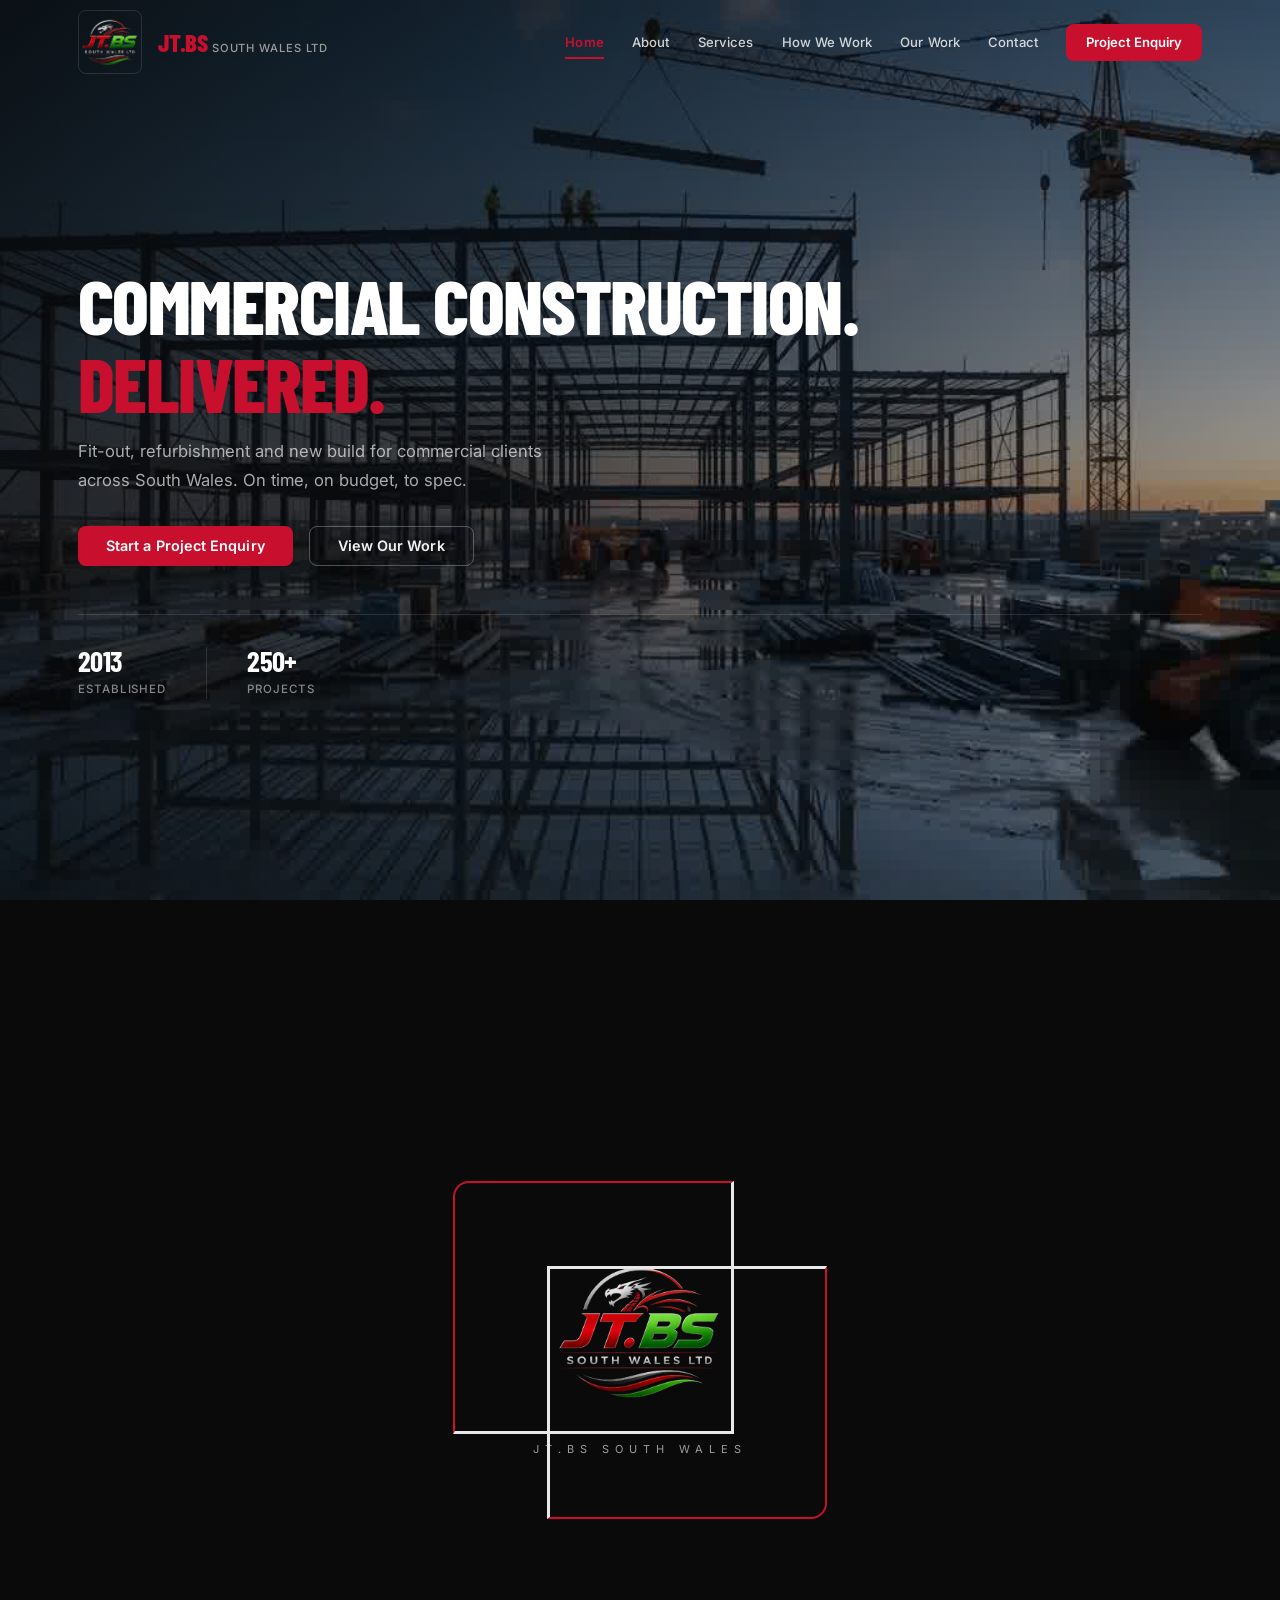
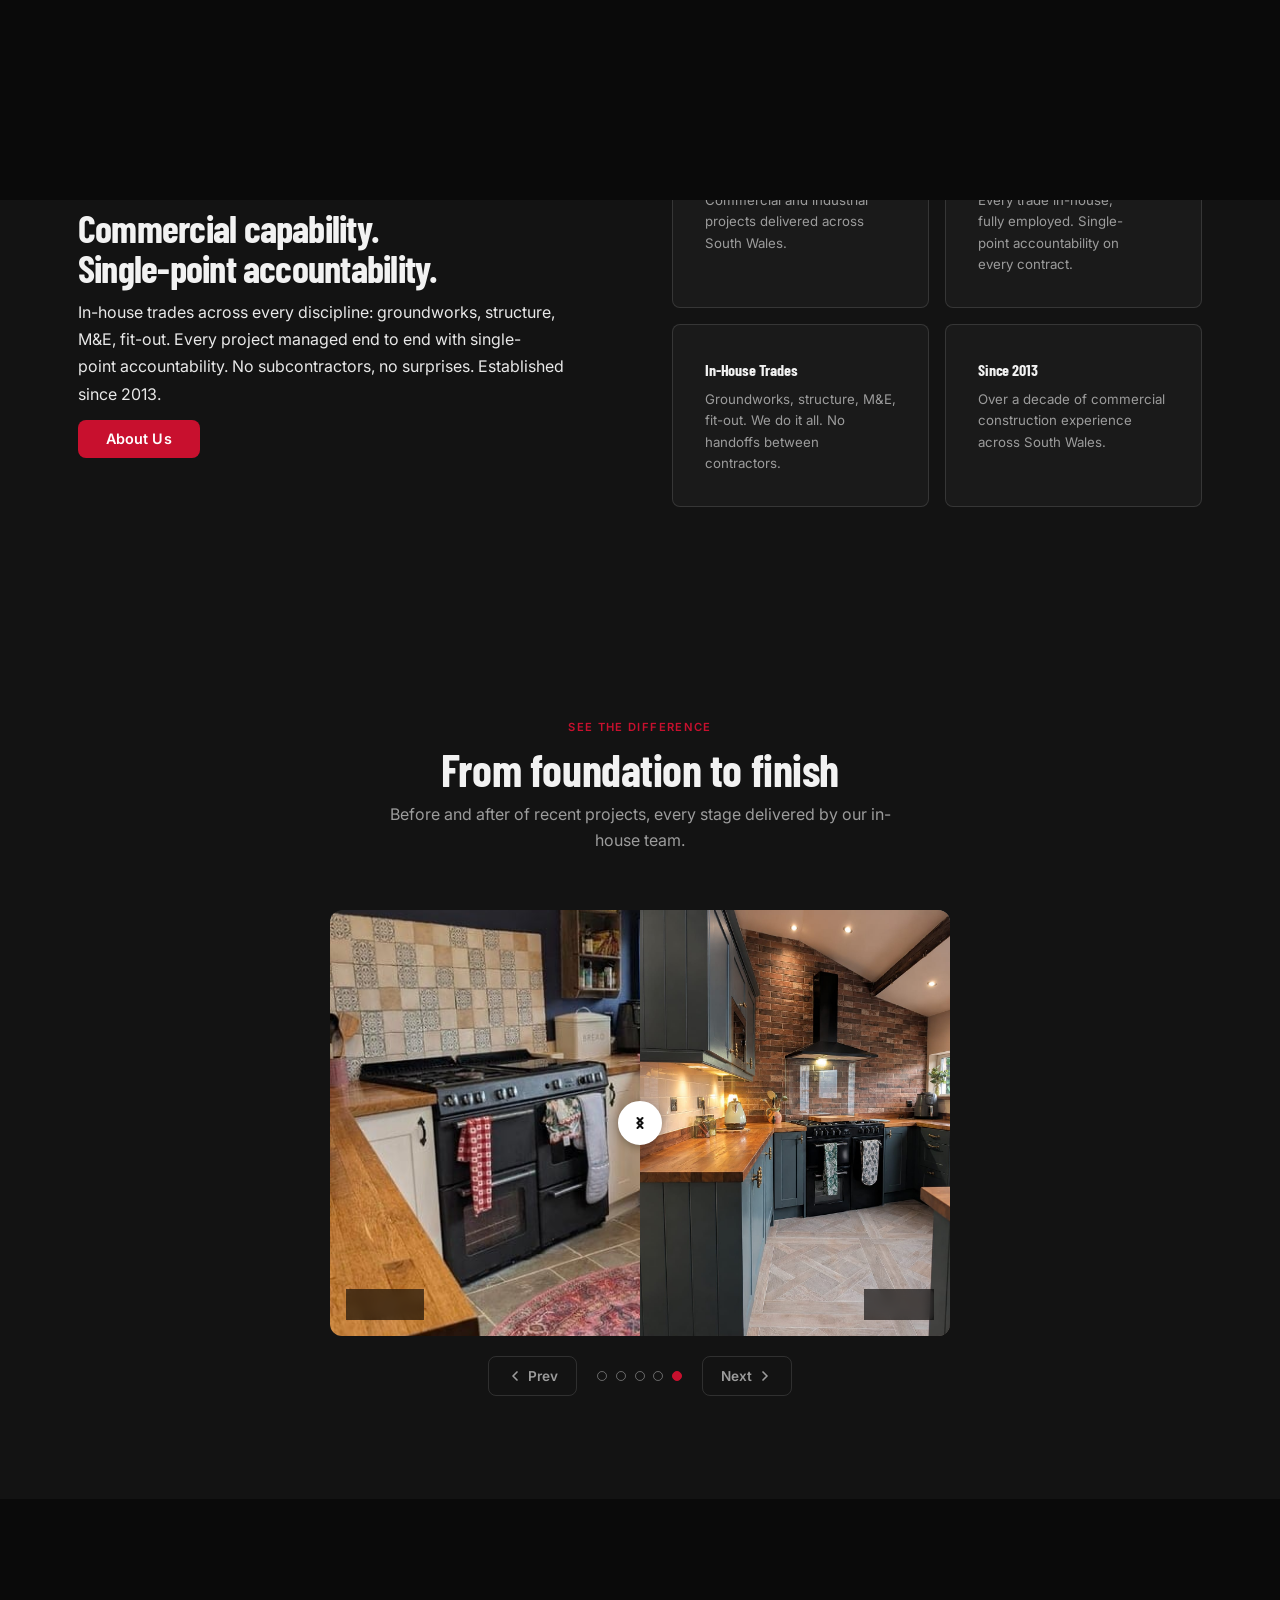
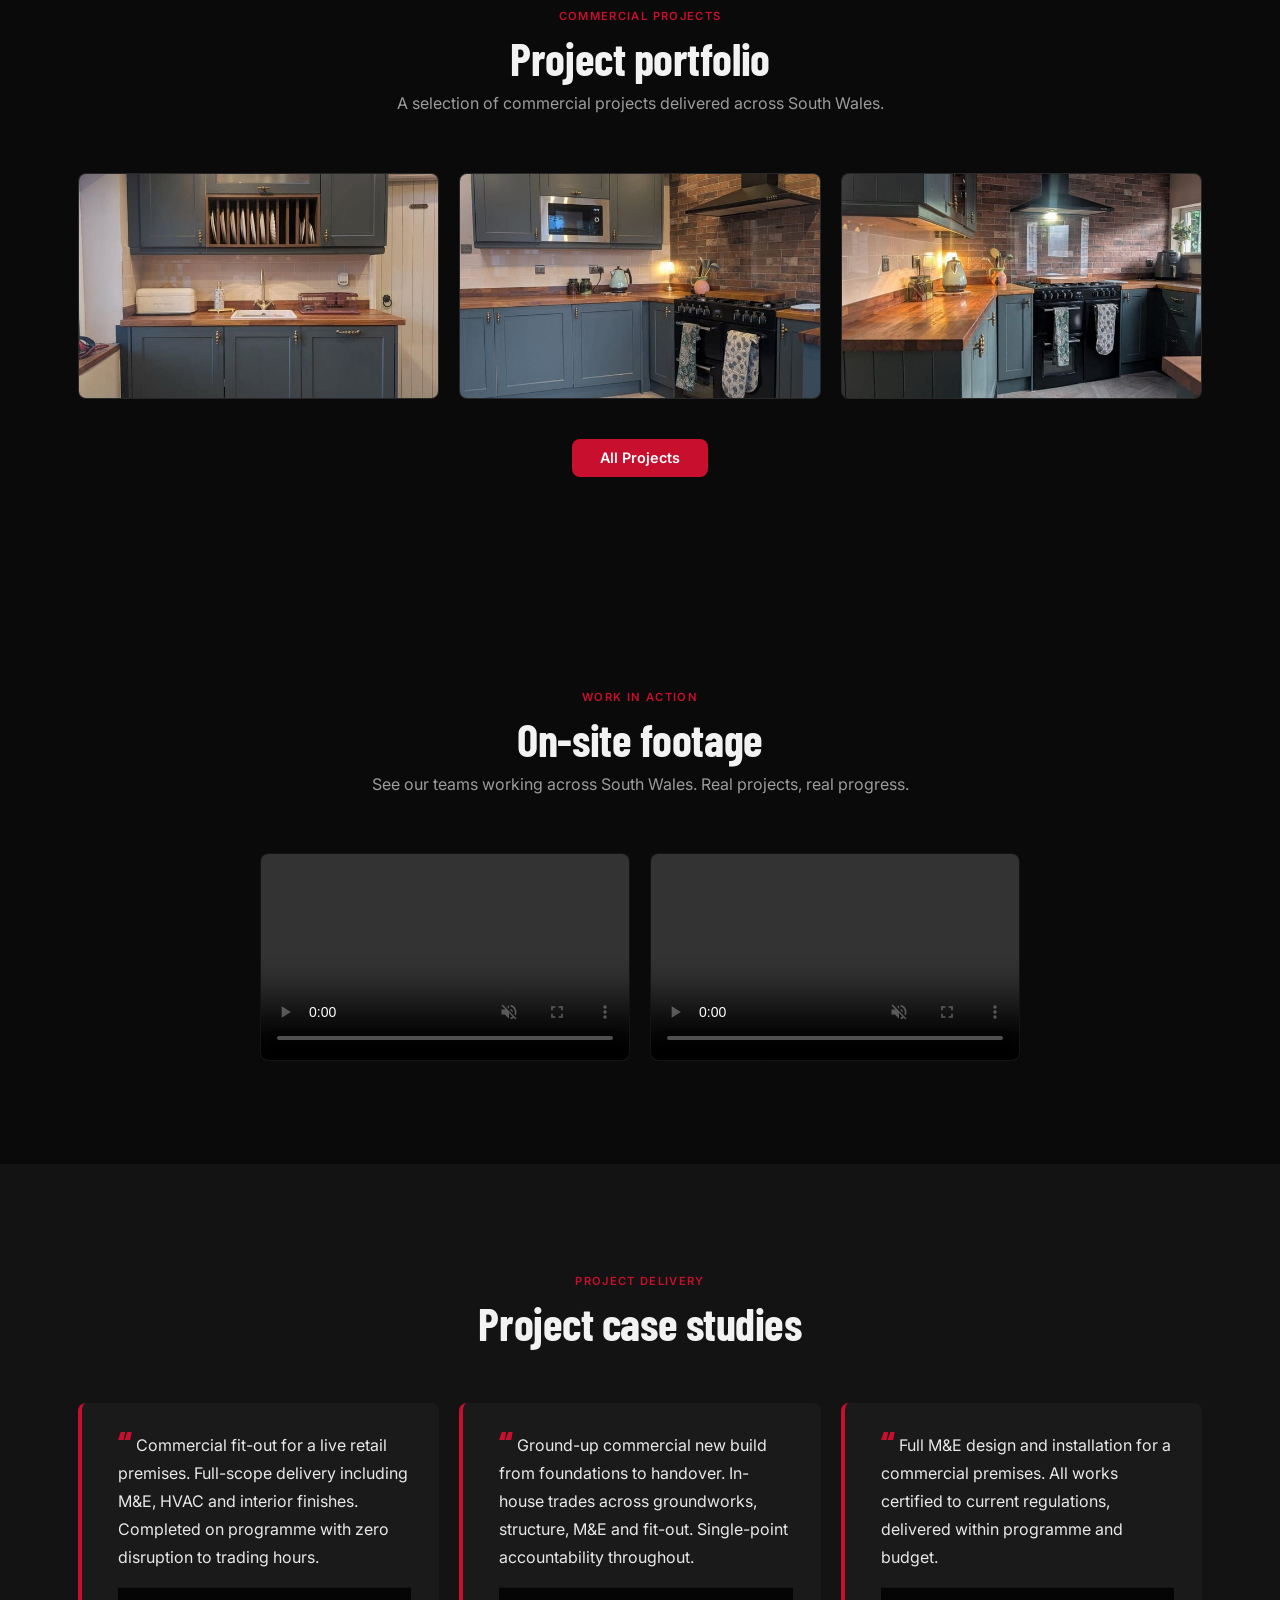
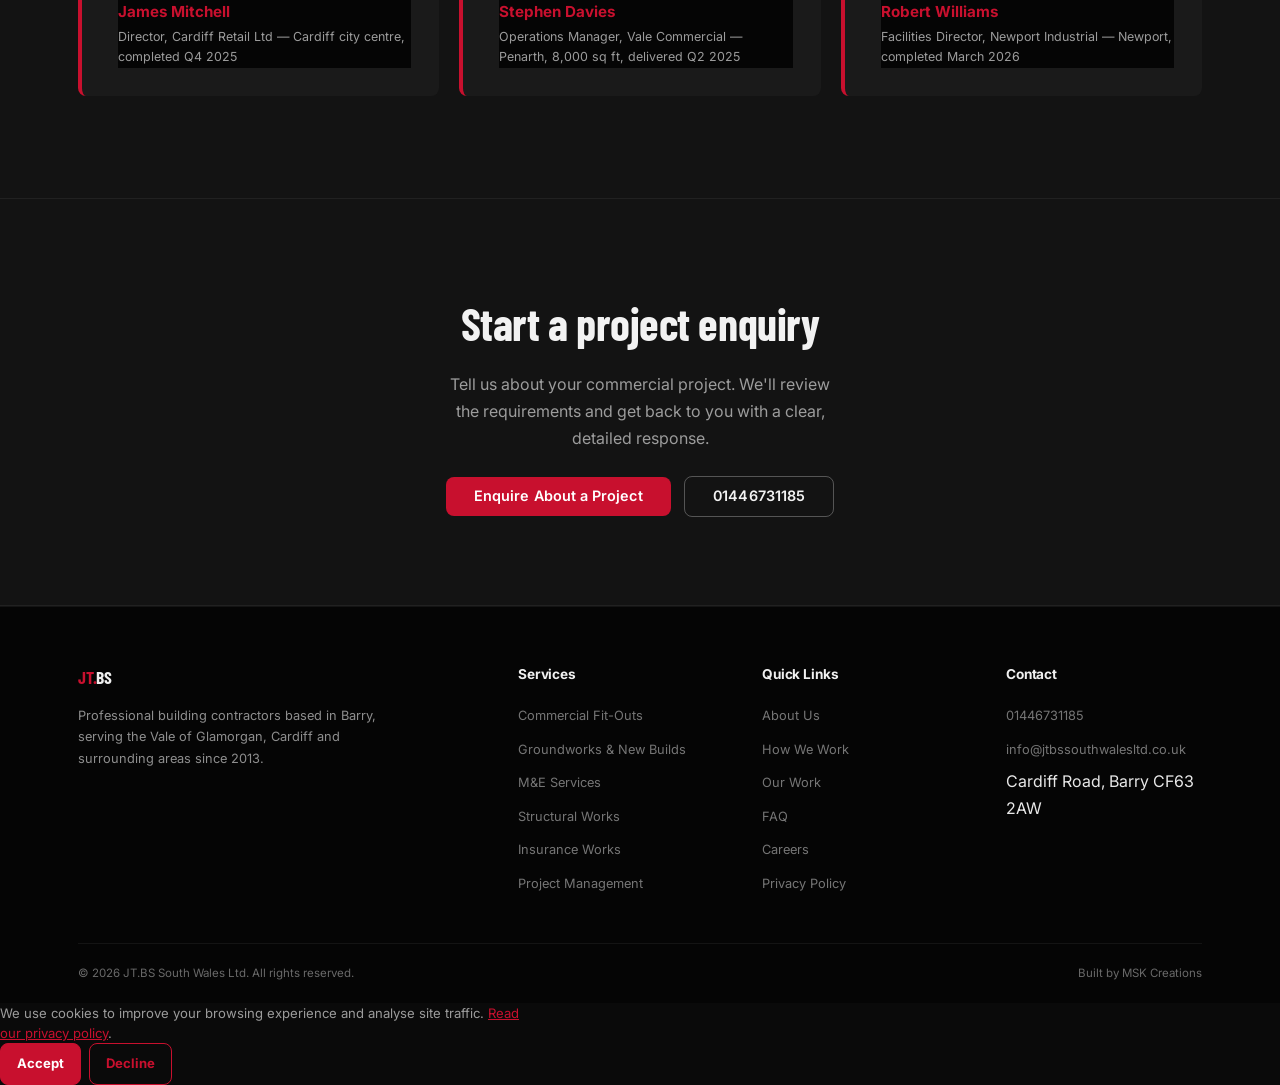
==== commit 24807f39: "Add loading overlay with logo and sessionStorage caching" ====
--- a/index.html
+++ b/index.html
@@ -31,12 +31,49 @@
   "sameAs":["https://www.facebook.com/jtbuildingservice/"]
 }</script>
 <link rel="stylesheet" href="css/style.css">
+<link rel="preconnect" href="https://fonts.googleapis.com">
+<link rel="preconnect" href="https://fonts.gstatic.com" crossorigin>
+<link href="https://fonts.googleapis.com/css2?family=Playfair+Display:wght@700;900&family=Inter:wght@400;500;600;700&display=swap" rel="stylesheet">
 <link rel="icon" type="image/x-icon" href="favicon.ico">
 <link rel="apple-touch-icon" sizes="180x180" href="images/apple-touch-icon.png">
 </head>
 <body>
 
+<script>
+  if(sessionStorage.getItem('jtbs-loaded')) {
+    document.write('<style>.loading-overlay{display:none!important}</style>')
+  } else {
+    sessionStorage.setItem('jtbs-loaded','1')
+  }
+</script>
+<div class="loading-overlay">
+  <div class="loading-box">
+    <img class="loading-logo" src="images/logo.png" alt="JT.BS South Wales Ltd">
+    <p class="loading-text">JT.BS South Wales</p>
+  </div>
+</div>
+
 <a href="#main" class="skip-link">Skip to main content</a>
+
+<script>
+// Reveal — content is NEVER left hidden. If the observer can't run,
+// a fallback force-shows everything so the page is never blank.
+try {
+  if ('IntersectionObserver' in window) {
+    const io = new IntersectionObserver(es => es.forEach(e => {
+      if (e.isIntersecting) { e.target.classList.add('in'); io.unobserve(e.target); }
+    }), {threshold:.15, rootMargin:'0 0 -40px 0'});
+    document.querySelectorAll('.rv').forEach(el => io.observe(el));
+    setTimeout(() => {
+      document.querySelectorAll('.rv:not(.in)').forEach(el => el.classList.add('in'));
+    }, 2000);
+  } else {
+    document.querySelectorAll('.rv').forEach(el => el.classList.add('in'));
+  }
+} catch (err) {
+  document.querySelectorAll('.rv').forEach(el => el.classList.add('in'));
+}
+</script>
 
 <nav id="nav">
   <div class="container nav-inner">
--- a/css/style.css
+++ b/css/style.css
@@ -36,6 +36,8 @@
   --radius:8px;
   --z-sticky:100;
   --z-overlay:200;
+  --copper:#b0573a;
+  --sec:clamp(4rem,8vw,6.5rem);
 }
 
 :focus-visible{outline:2px solid var(--red);outline-offset:2px;border-radius:2px}
@@ -219,6 +221,12 @@
 
 /* ----- COOKIE CONSENT BANNER ----- */
 .cookie-banner{
+/* Focus visible — red accent for hazard-stripe theme, copper fallback from consolidated system */
+}:focus-visible{outline:2px solid var(--red);outline-offset:2px}
+.focus-copper:focus-visible{outline:2px solid var(--copper);outline-offset:2px}
+
+/* ----- STICKY CALL BUTTON (mobile) ----- */
+.sticky-call{
   position:fixed;left:16px;bottom:16px;z-index:1200;max-width:460px;
   display:flex;align-items:center;justify-content:space-between;gap:14px;flex-wrap:wrap;
   padding:16px 18px;border-radius:var(--radius);
@@ -418,3 +426,66 @@
   .faq-item summary{padding:.9rem 1.1rem}
   .faq-answer{padding:0 1.1rem .9rem}
 }
+
+/* ============ LOADING OVERLAY ============ */
+.loading-overlay{
+  position:fixed;z-index:99999;inset:0;
+  background:var(--bg);
+  display:flex;justify-content:center;align-items:center;
+  animation:loadingSlideOut 1s cubic-bezier(.22,1,.36,1) forwards;
+  animation-delay:2.2s;
+}
+.loading-box{
+  position:relative;padding:60px 80px;text-align:center;
+}
+.loading-box::before,
+.loading-box::after{
+  content:'';position:absolute;border-style:solid;
+  animation:loadingBorder1 1s ease-out forwards;
+  animation-delay:.6s;
+}
+.loading-box::before{
+  top:0;left:0;width:0;height:0;
+  border-top:2px solid var(--red);border-left:2px solid var(--red);
+  border-top-left-radius:16px;
+}
+.loading-box::after{
+  bottom:0;right:0;width:0;height:0;
+  border-bottom:2px solid var(--red);border-right:2px solid var(--red);
+  border-bottom-right-radius:16px;
+  animation-name:loadingBorder2;
+}
+.loading-logo{
+  display:block;margin:0 auto;height:180px;width:auto;
+  animation:loadingLogoAnim .8s cubic-bezier(.22,1,.36,1);
+}
+.loading-text{
+  margin-top:1.2rem;letter-spacing:6px;text-transform:uppercase;
+  font-size:11px;color:var(--muted);
+  font-family:var(--body);font-weight:400;
+  animation:loadingTextAnim .5s ease-out forwards;
+  animation-delay:.5s;opacity:0;
+}
+@keyframes loadingLogoAnim{
+  0%{opacity:0;filter:blur(50px);transform:translateY(-60px);}
+  100%{opacity:1;filter:blur(0);transform:translateY(0);}
+}
+@keyframes loadingTextAnim{
+  0%{opacity:0;letter-spacing:20px;}
+  100%{opacity:1;letter-spacing:6px;}
+}
+@keyframes loadingBorder1{
+  0%{width:0;height:0;}
+  100%{width:75%;height:75%;}
+}
+@keyframes loadingBorder2{
+  0%{width:0;height:0;}
+  100%{width:75%;height:75%;}
+}
+@keyframes loadingSlideOut{
+  0%{transform:translateY(0);}
+  100%{transform:translateY(100vh);}
+}
+@media (prefers-reduced-motion: reduce){
+  .loading-overlay{display:none;}
+}
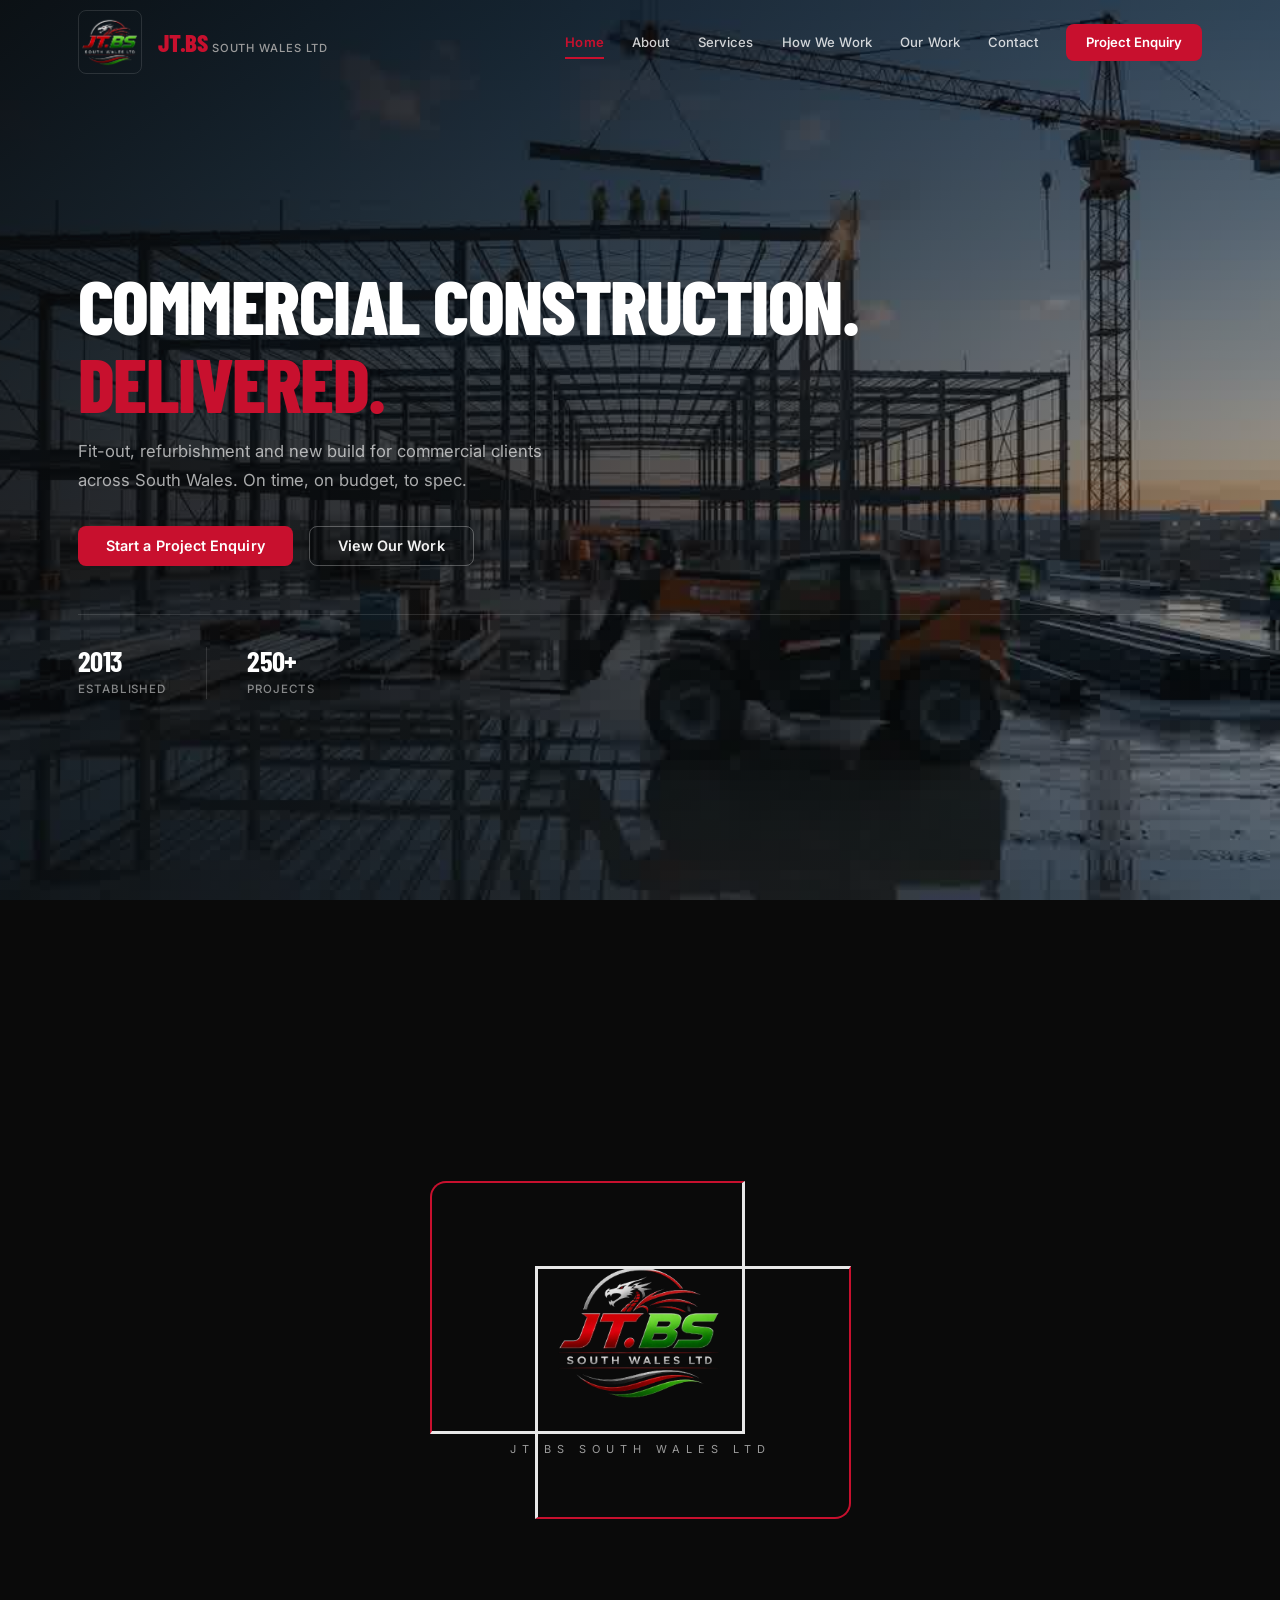
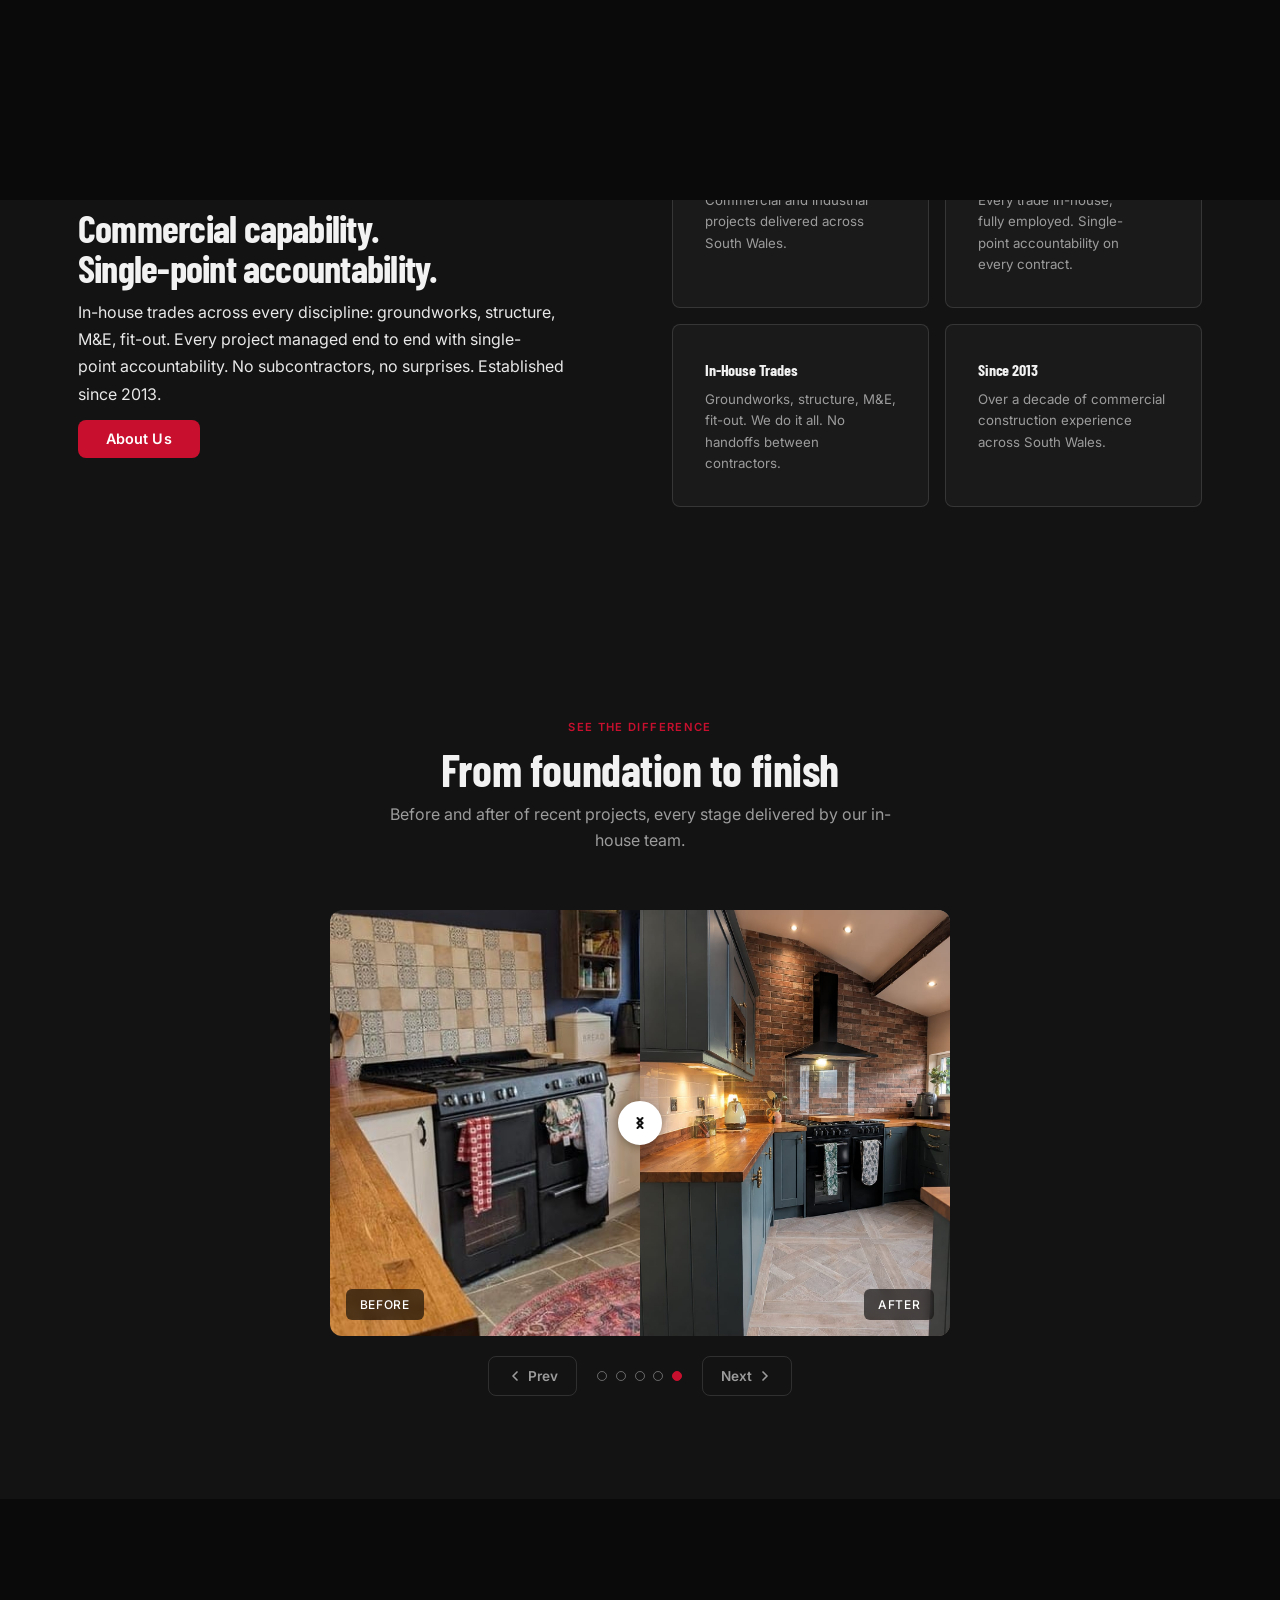
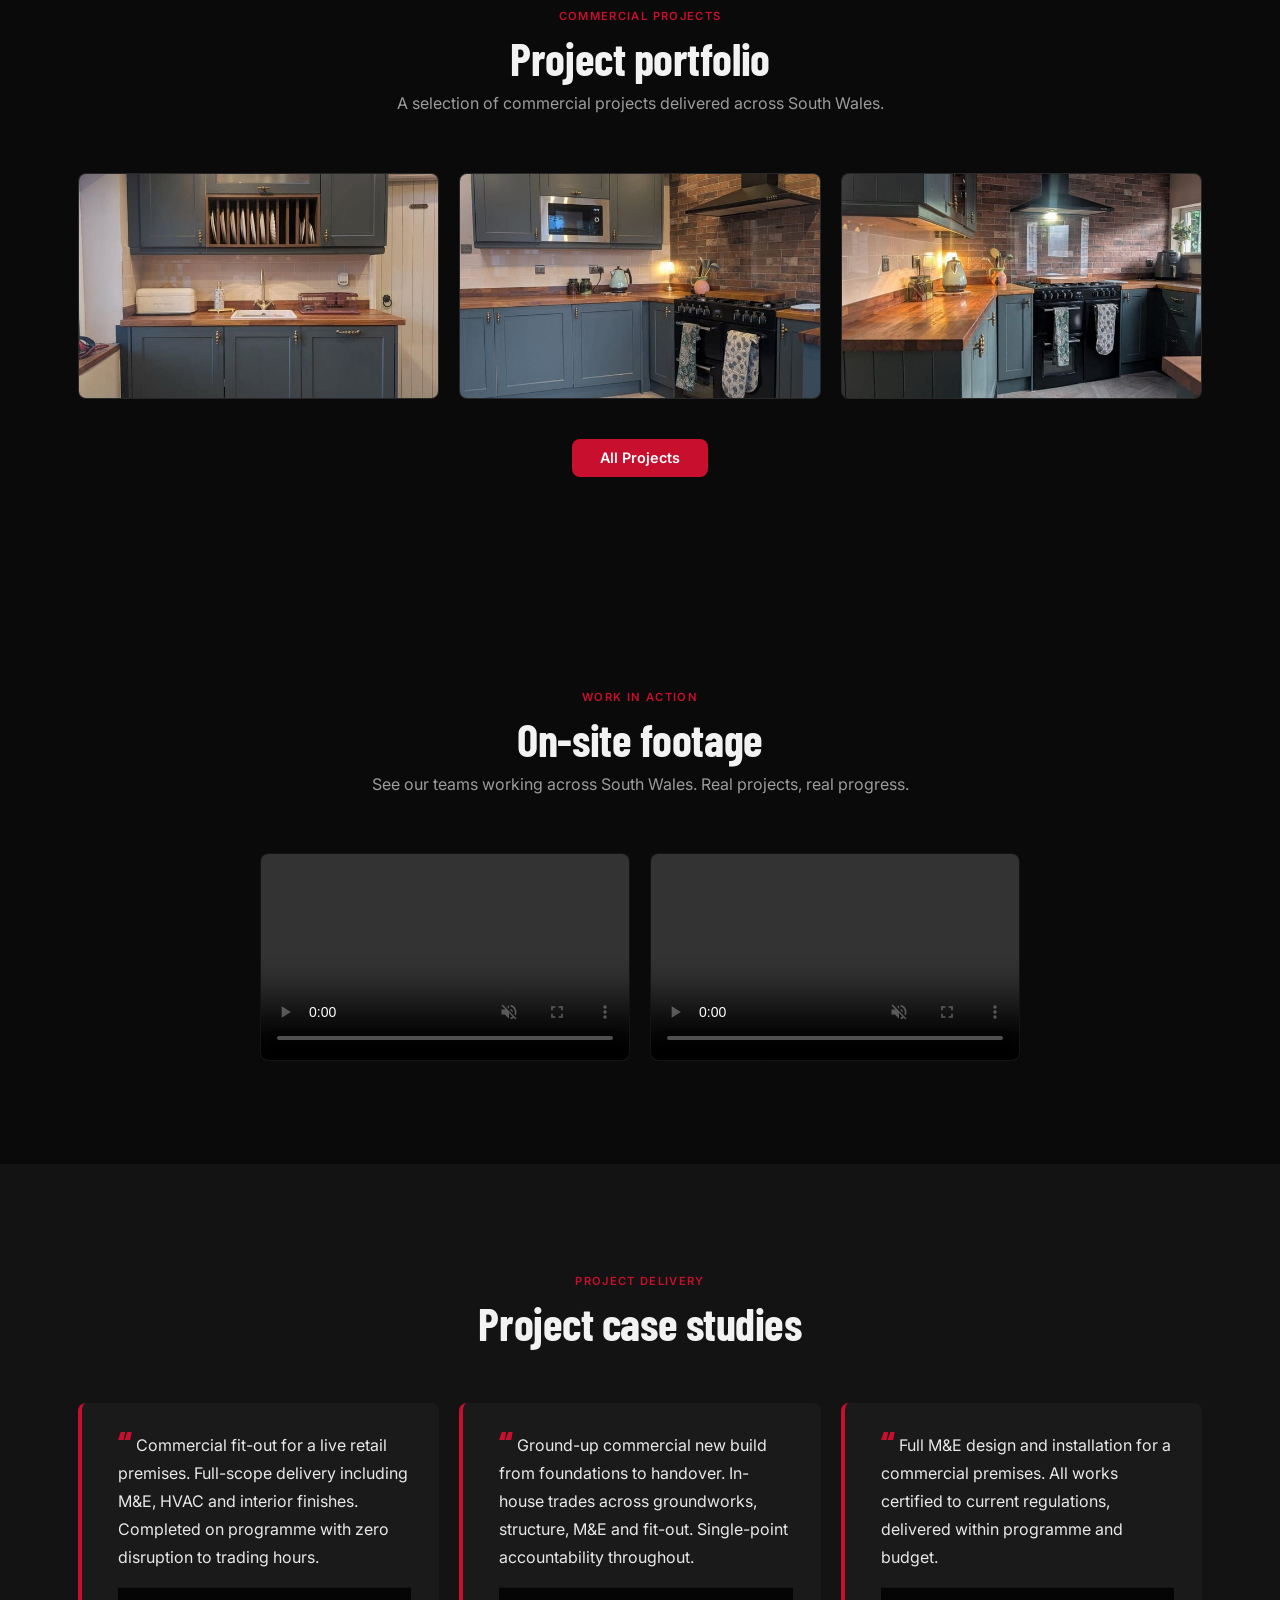
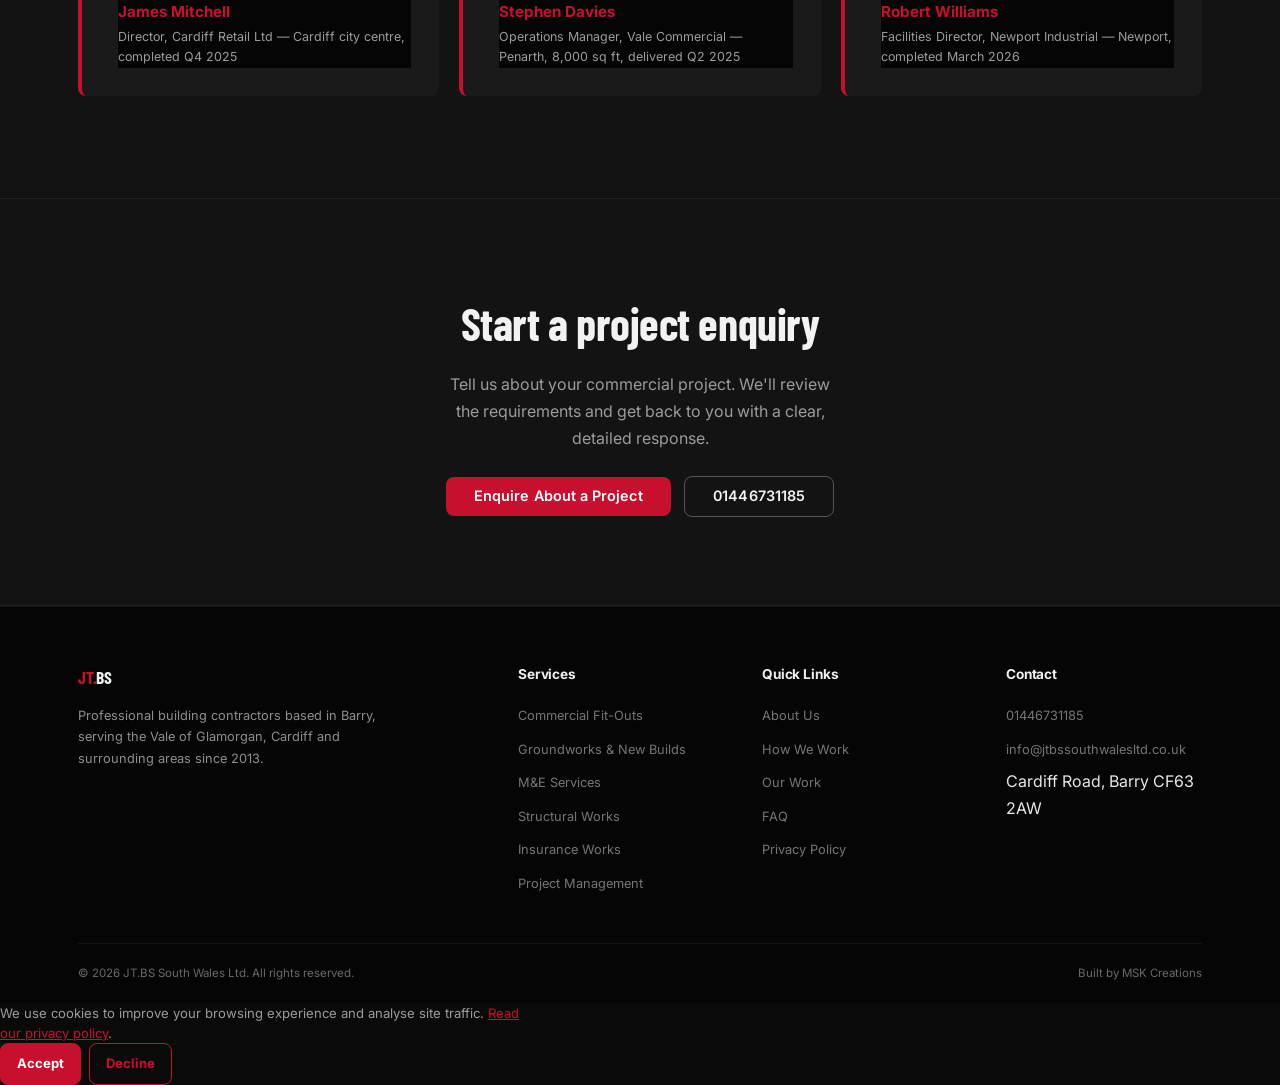
==== commit 36c0e5f9: "Match SM home loading overlay pattern, remove Careers nav, add performance optimizations" ====
--- a/index.html
+++ b/index.html
@@ -33,23 +33,20 @@
 <link rel="stylesheet" href="css/style.css">
 <link rel="preconnect" href="https://fonts.googleapis.com">
 <link rel="preconnect" href="https://fonts.gstatic.com" crossorigin>
+<link rel="preload" as="image" href="images/logo.png">
+<link rel="preload" as="image" href="images/hero-frames/ezgif-frame-001.jpg">
 <link href="https://fonts.googleapis.com/css2?family=Playfair+Display:wght@700;900&family=Inter:wght@400;500;600;700&display=swap" rel="stylesheet">
 <link rel="icon" type="image/x-icon" href="favicon.ico">
 <link rel="apple-touch-icon" sizes="180x180" href="images/apple-touch-icon.png">
 </head>
 <body>
 
-<script>
-  if(sessionStorage.getItem('jtbs-loaded')) {
-    document.write('<style>.loading-overlay{display:none!important}</style>')
-  } else {
-    sessionStorage.setItem('jtbs-loaded','1')
-  }
-</script>
+<script>if(sessionStorage.getItem('jtbs-loaded')){document.write('<style>.loading-overlay{display:none!important}</style>')}else{sessionStorage.setItem('jtbs-loaded','1')}</script>
+
 <div class="loading-overlay">
   <div class="loading-box">
     <img class="loading-logo" src="images/logo.png" alt="JT.BS South Wales Ltd">
-    <p class="loading-text">JT.BS South Wales</p>
+    <p class="loading-text">JT.BS South Wales Ltd</p>
   </div>
 </div>
 
@@ -78,7 +75,7 @@
 <nav id="nav">
   <div class="container nav-inner">
     <a href="index.html" class="nav-logo">
-      <img src="images/logo.png" alt="JT.BS South Wales Ltd">
+      <img src="images/logo.png" alt="JT.BS South Wales Ltd" loading="lazy">
       <div class="nav-logo-text">
         <strong>JT.BS</strong>
         <span>South Wales Ltd</span>
@@ -107,7 +104,7 @@
 <section class="hero">
   <div class="hero-bg">
     <!-- Time-lapse: 180 still frames cycled by JS (id "hero-video" drives the animation) -->
-    <img src="images/hero-frames/ezgif-frame-001.jpg" alt="" id="hero-video">
+    <img src="images/hero-frames/ezgif-frame-001.jpg" alt="" id="hero-video" fetchpriority="high" loading="eager">
   </div>
   <div class="container hero-content">
     <h1>Commercial construction.<br><span class="accent">Delivered.</span></h1>
@@ -194,10 +191,10 @@
       <!-- Comparison 1 -->
       <div class="ba-container" role="img" aria-label="Before and after comparison 1">
         <div class="ba-before">
-          <img src="images/before-after/before-1.jpeg" alt="Before: construction phase, exterior structure">
+          <img loading="lazy" src="images/before-after/before-1.jpeg" alt="Before: construction phase, exterior structure">
         </div>
         <div class="ba-after">
-          <img src="images/before-after/after-1.jpeg" alt="After: completed project, finished interior">
+          <img loading="lazy" src="images/before-after/after-1.jpeg" alt="After: completed project, finished interior">
         </div>
         <div class="ba-handle" aria-hidden="true"><svg width="20" height="20" viewBox="0 0 24 24" fill="none" stroke="currentColor" stroke-width="2.5" stroke-linecap="round"><polyline points="15 18 9 12 15 6"/><polyline points="9 18 15 12 9 6"/></svg></div>
         <span class="ba-label ba-label-left">Before</span>
@@ -207,10 +204,10 @@
       <!-- Comparison 2 -->
       <div class="ba-container" role="img" aria-label="Before and after comparison 2">
         <div class="ba-before">
-          <img src="images/before-after/before-2.jpeg" alt="Before: site progress, foundation stage">
+          <img loading="lazy" src="images/before-after/before-2.jpeg" alt="Before: site progress, foundation stage">
         </div>
         <div class="ba-after">
-          <img src="images/before-after/after-2.jpeg" alt="After: completed project, finished result">
+          <img loading="lazy" src="images/before-after/after-2.jpeg" alt="After: completed project, finished result">
         </div>
         <div class="ba-handle" aria-hidden="true"><svg width="20" height="20" viewBox="0 0 24 24" fill="none" stroke="currentColor" stroke-width="2.5" stroke-linecap="round"><polyline points="15 18 9 12 15 6"/><polyline points="9 18 15 12 9 6"/></svg></div>
         <span class="ba-label ba-label-left">Before</span>
@@ -220,10 +217,10 @@
       <!-- Comparison 3 -->
       <div class="ba-container" role="img" aria-label="Before and after comparison 3">
         <div class="ba-before">
-          <img src="images/before-after/before-3.jpeg" alt="Before: interior renovation, initial state">
+          <img loading="lazy" src="images/before-after/before-3.jpeg" alt="Before: interior renovation, initial state">
         </div>
         <div class="ba-after">
-          <img src="images/before-after/after-3.jpeg" alt="After: finished interior, completed renovation">
+          <img loading="lazy" src="images/before-after/after-3.jpeg" alt="After: finished interior, completed renovation">
         </div>
         <div class="ba-handle" aria-hidden="true"><svg width="20" height="20" viewBox="0 0 24 24" fill="none" stroke="currentColor" stroke-width="2.5" stroke-linecap="round"><polyline points="15 18 9 12 15 6"/><polyline points="9 18 15 12 9 6"/></svg></div>
         <span class="ba-label ba-label-left">Before</span>
@@ -233,10 +230,10 @@
       <!-- Comparison 4 -->
       <div class="ba-container" role="img" aria-label="Before and after comparison 4">
         <div class="ba-before">
-          <img src="images/before-after/orig-before-1.jpeg" alt="Before: building works, exterior state">
+          <img loading="lazy" src="images/before-after/orig-before-1.jpeg" alt="Before: building works, exterior state">
         </div>
         <div class="ba-after">
-          <img src="images/before-after/orig-after-1.jpeg" alt="After: completed project, finished exterior">
+          <img loading="lazy" src="images/before-after/orig-after-1.jpeg" alt="After: completed project, finished exterior">
         </div>
         <div class="ba-handle" aria-hidden="true"><svg width="20" height="20" viewBox="0 0 24 24" fill="none" stroke="currentColor" stroke-width="2.5" stroke-linecap="round"><polyline points="15 18 9 12 15 6"/><polyline points="9 18 15 12 9 6"/></svg></div>
         <span class="ba-label ba-label-left">Before</span>
@@ -246,10 +243,10 @@
       <!-- Comparison 5 -->
       <div class="ba-container active" role="img" aria-label="Before and after comparison 5">
         <div class="ba-before">
-          <img src="images/before-after/orig-before-2.jpeg" alt="Before: renovation works, initial stage">
+          <img loading="lazy" src="images/before-after/orig-before-2.jpeg" alt="Before: renovation works, initial stage">
         </div>
         <div class="ba-after">
-          <img src="images/before-after/orig-after-2.jpeg" alt="After: renovated result, finished works">
+          <img loading="lazy" src="images/before-after/orig-after-2.jpeg" alt="After: renovated result, finished works">
         </div>
         <div class="ba-handle" aria-hidden="true"><svg width="20" height="20" viewBox="0 0 24 24" fill="none" stroke="currentColor" stroke-width="2.5" stroke-linecap="round"><polyline points="15 18 9 12 15 6"/><polyline points="9 18 15 12 9 6"/></svg></div>
         <span class="ba-label ba-label-left">Before</span>
@@ -315,10 +312,10 @@
     </div>
     <div class="video-grid">
       <div class="video-card rv">
-        <video src="images/videos/clip-1_18s.mp4" muted loop playsinline autoplay preload="auto" controls aria-label="Time-lapse of commercial construction project progress"></video>
+        <video src="images/videos/clip-1_18s.mp4" muted loop playsinline autoplay preload="none" controls aria-label="Time-lapse of commercial construction project progress"></video>
       </div>
       <div class="video-card rv rv-1">
-        <video src="images/videos/clip-2_7s.mp4" muted loop playsinline autoplay preload="auto" controls aria-label="Construction site footage, groundworks and foundation works"></video>
+        <video src="images/videos/clip-2_7s.mp4" muted loop playsinline autoplay preload="none" controls aria-label="Construction site footage, groundworks and foundation works"></video>
       </div>
     </div>
   </div>
@@ -396,7 +393,6 @@
           <li><a href="process.html">How We Work</a></li>
           <li><a href="projects.html">Our Work</a></li>
           <li><a href="faq.html">FAQ</a></li>
-          <li><a href="careers.html">Careers</a></li>
           <li><a href="privacy.html">Privacy Policy</a></li>
         </ul>
       </div>
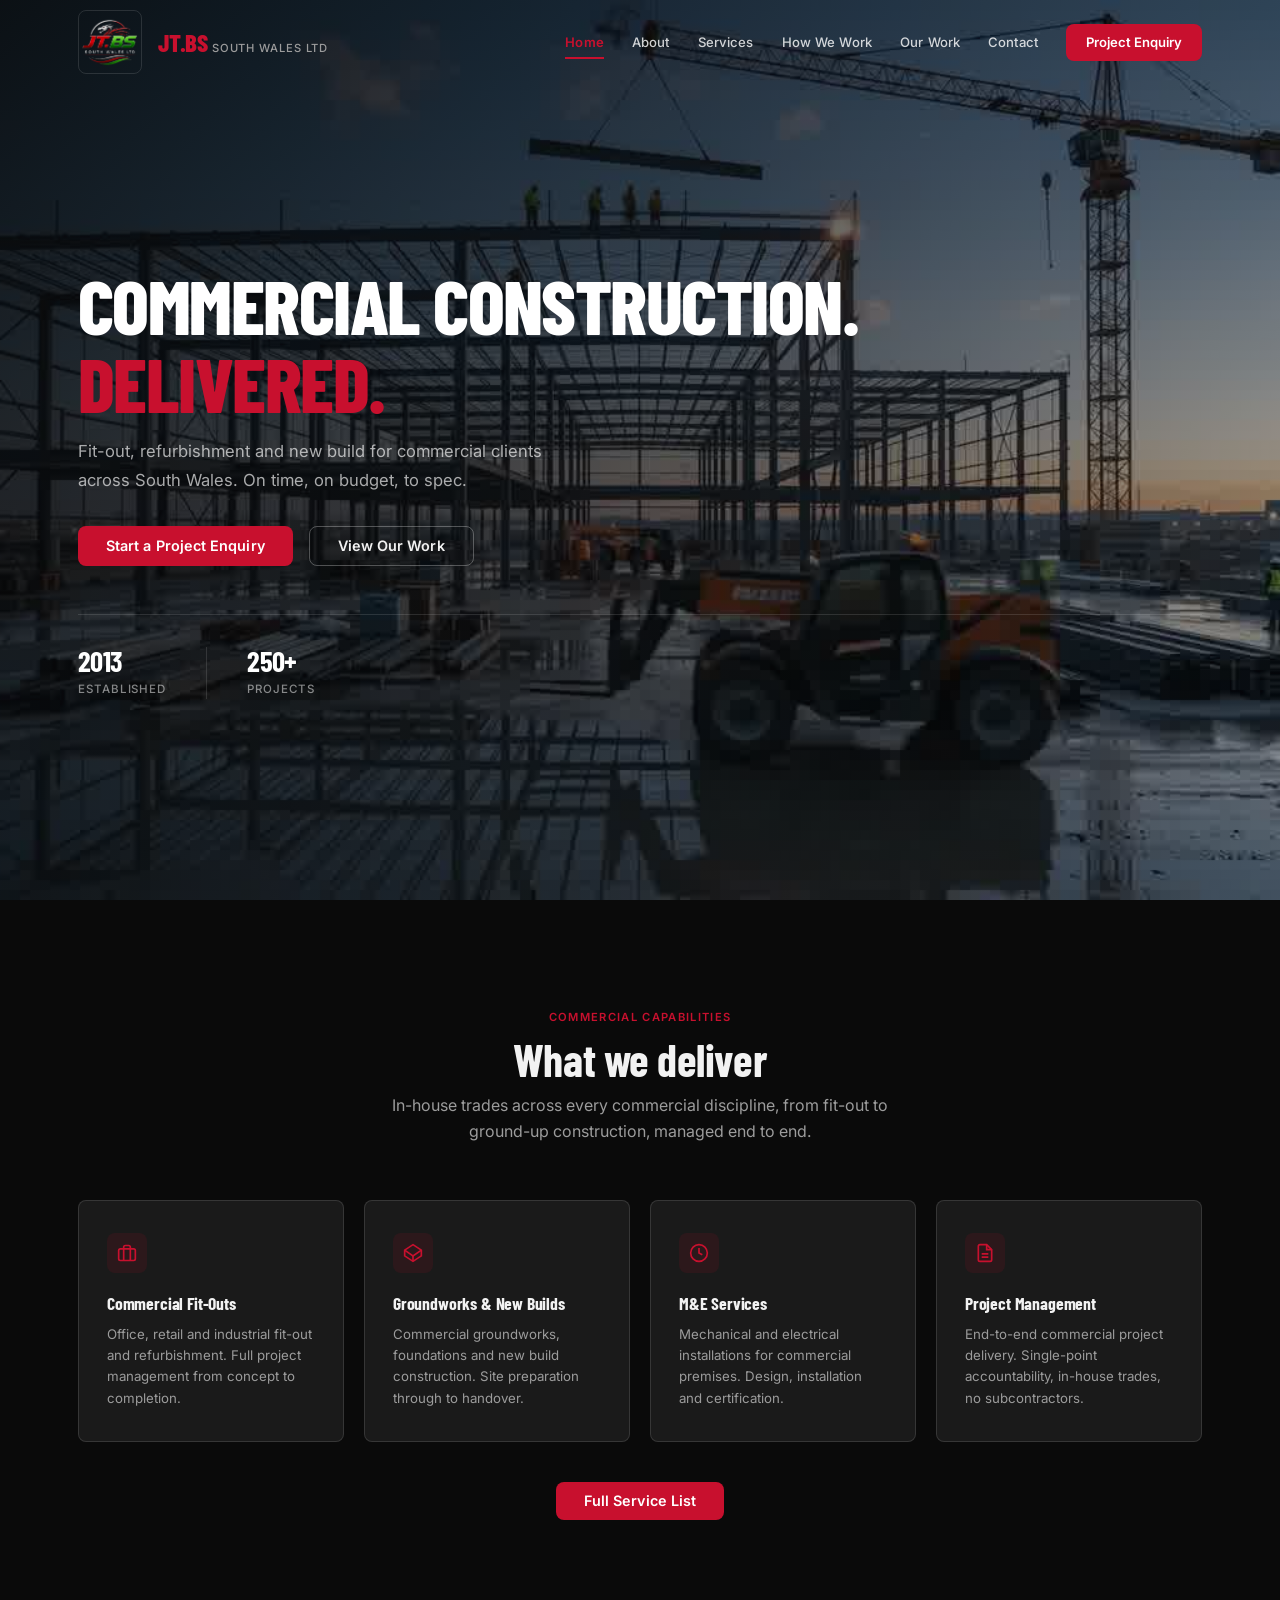
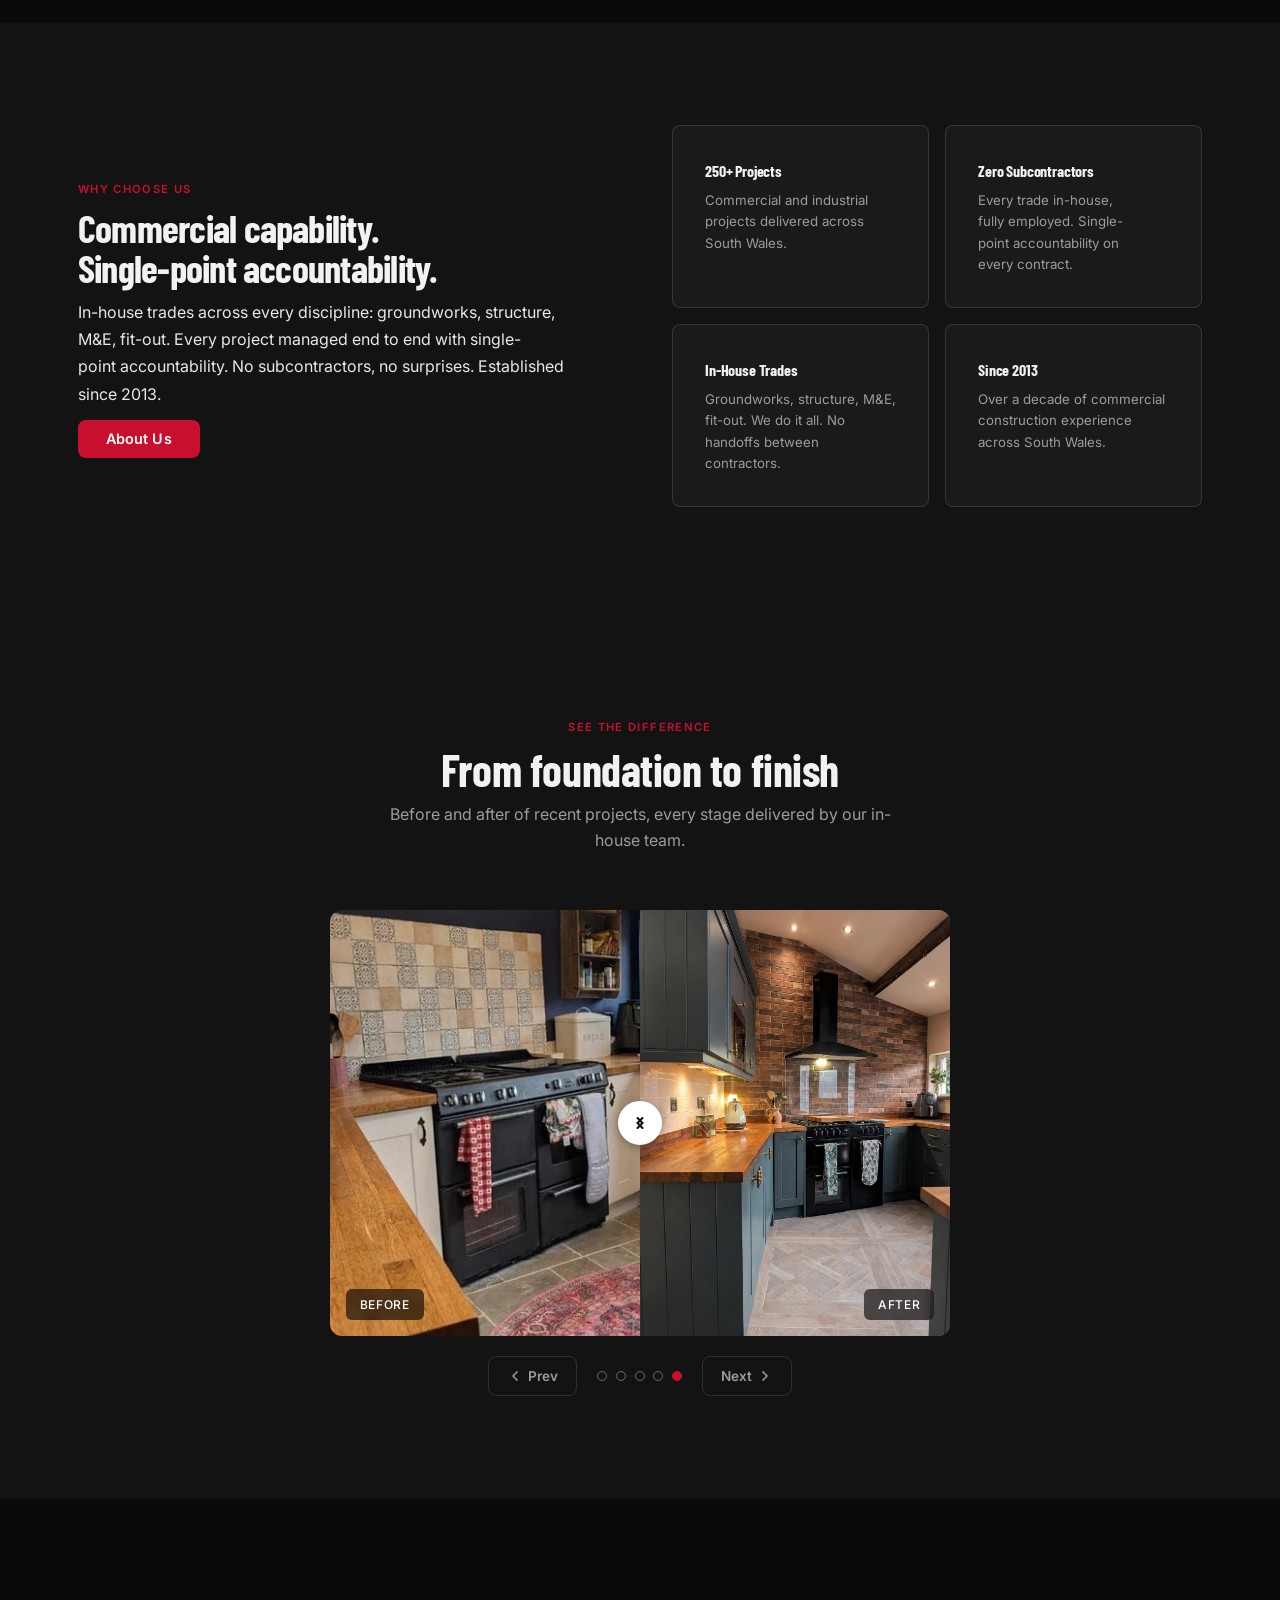
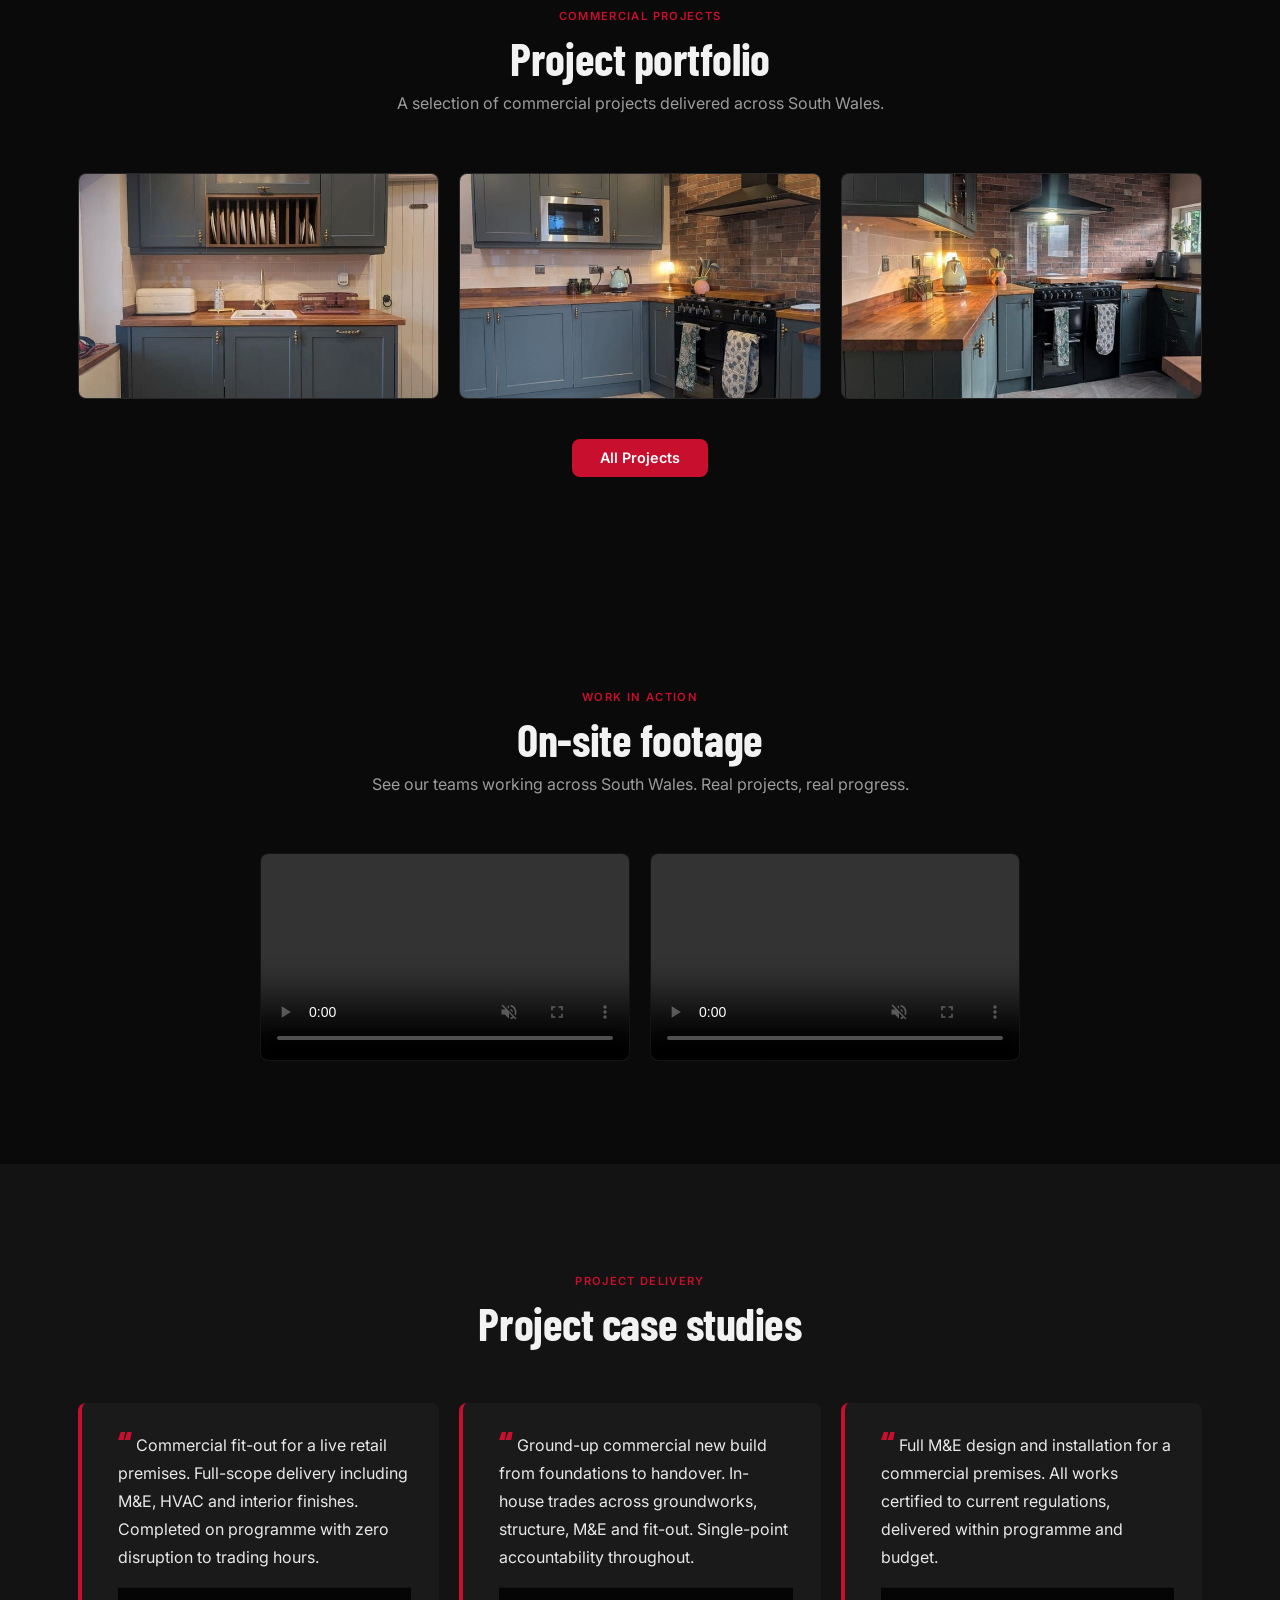
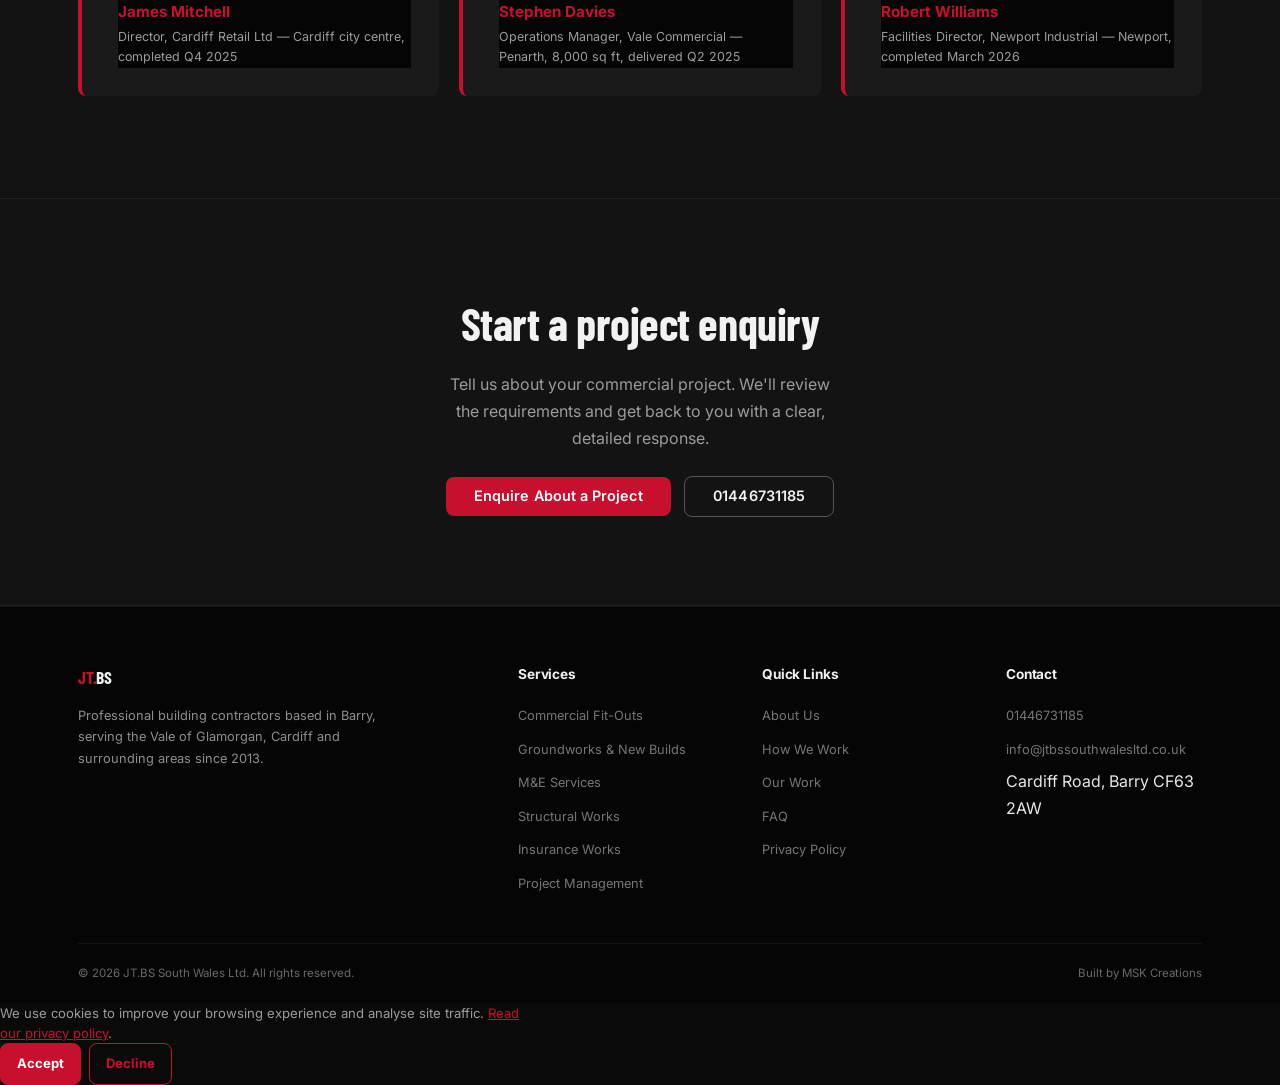
==== commit bf308d03: "Remove loading overlay from JTBS site" ====
--- a/index.html
+++ b/index.html
@@ -41,15 +41,6 @@
 </head>
 <body>
 
-<script>if(sessionStorage.getItem('jtbs-loaded')){document.write('<style>.loading-overlay{display:none!important}</style>')}else{sessionStorage.setItem('jtbs-loaded','1')}</script>
-
-<div class="loading-overlay">
-  <div class="loading-box">
-    <img class="loading-logo" src="images/logo.png" alt="JT.BS South Wales Ltd">
-    <p class="loading-text">JT.BS South Wales Ltd</p>
-  </div>
-</div>
-
 <a href="#main" class="skip-link">Skip to main content</a>
 
 <script>
--- a/css/style.css
+++ b/css/style.css
@@ -426,66 +426,3 @@
   .faq-item summary{padding:.9rem 1.1rem}
   .faq-answer{padding:0 1.1rem .9rem}
 }
-
-/* ============ LOADING OVERLAY ============ */
-.loading-overlay{
-  position:fixed;z-index:99999;inset:0;
-  background:var(--bg);
-  display:flex;justify-content:center;align-items:center;
-  animation:loadingSlideOut 1s cubic-bezier(.22,1,.36,1) forwards;
-  animation-delay:2.2s;
-}
-.loading-box{
-  position:relative;padding:60px 80px;text-align:center;
-}
-.loading-box::before,
-.loading-box::after{
-  content:'';position:absolute;border-style:solid;
-  animation:loadingBorder1 1s ease-out forwards;
-  animation-delay:.6s;
-}
-.loading-box::before{
-  top:0;left:0;width:0;height:0;
-  border-top:2px solid var(--red);border-left:2px solid var(--red);
-  border-top-left-radius:16px;
-}
-.loading-box::after{
-  bottom:0;right:0;width:0;height:0;
-  border-bottom:2px solid var(--red);border-right:2px solid var(--red);
-  border-bottom-right-radius:16px;
-  animation-name:loadingBorder2;
-}
-.loading-logo{
-  display:block;margin:0 auto;height:180px;width:auto;
-  animation:loadingLogoAnim .8s cubic-bezier(.22,1,.36,1);
-}
-.loading-text{
-  margin-top:1.2rem;letter-spacing:6px;text-transform:uppercase;
-  font-size:11px;color:var(--muted);
-  font-family:var(--body);font-weight:400;
-  animation:loadingTextAnim .5s ease-out forwards;
-  animation-delay:.5s;opacity:0;
-}
-@keyframes loadingLogoAnim{
-  0%{opacity:0;filter:blur(50px);transform:translateY(-60px);}
-  100%{opacity:1;filter:blur(0);transform:translateY(0);}
-}
-@keyframes loadingTextAnim{
-  0%{opacity:0;letter-spacing:20px;}
-  100%{opacity:1;letter-spacing:6px;}
-}
-@keyframes loadingBorder1{
-  0%{width:0;height:0;}
-  100%{width:75%;height:75%;}
-}
-@keyframes loadingBorder2{
-  0%{width:0;height:0;}
-  100%{width:75%;height:75%;}
-}
-@keyframes loadingSlideOut{
-  0%{transform:translateY(0);}
-  100%{transform:translateY(100vh);}
-}
-@media (prefers-reduced-motion: reduce){
-  .loading-overlay{display:none;}
-}
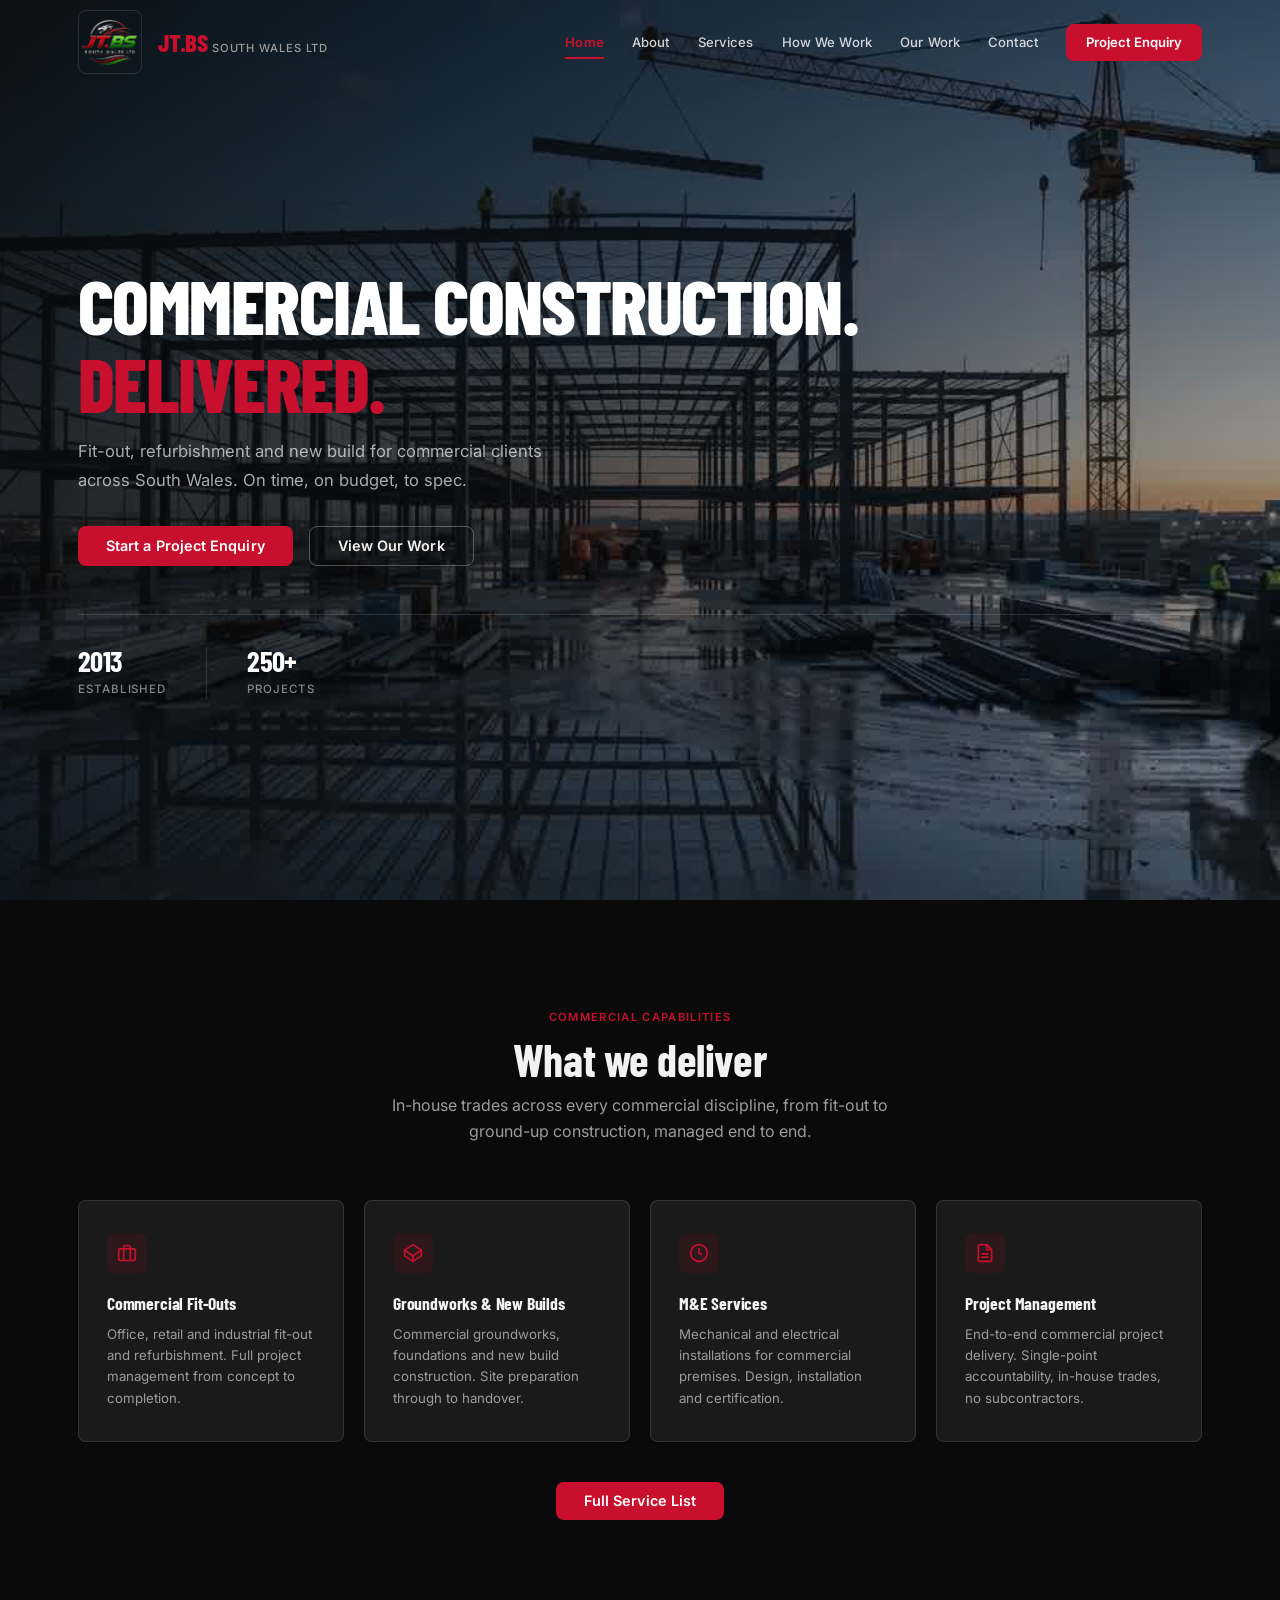
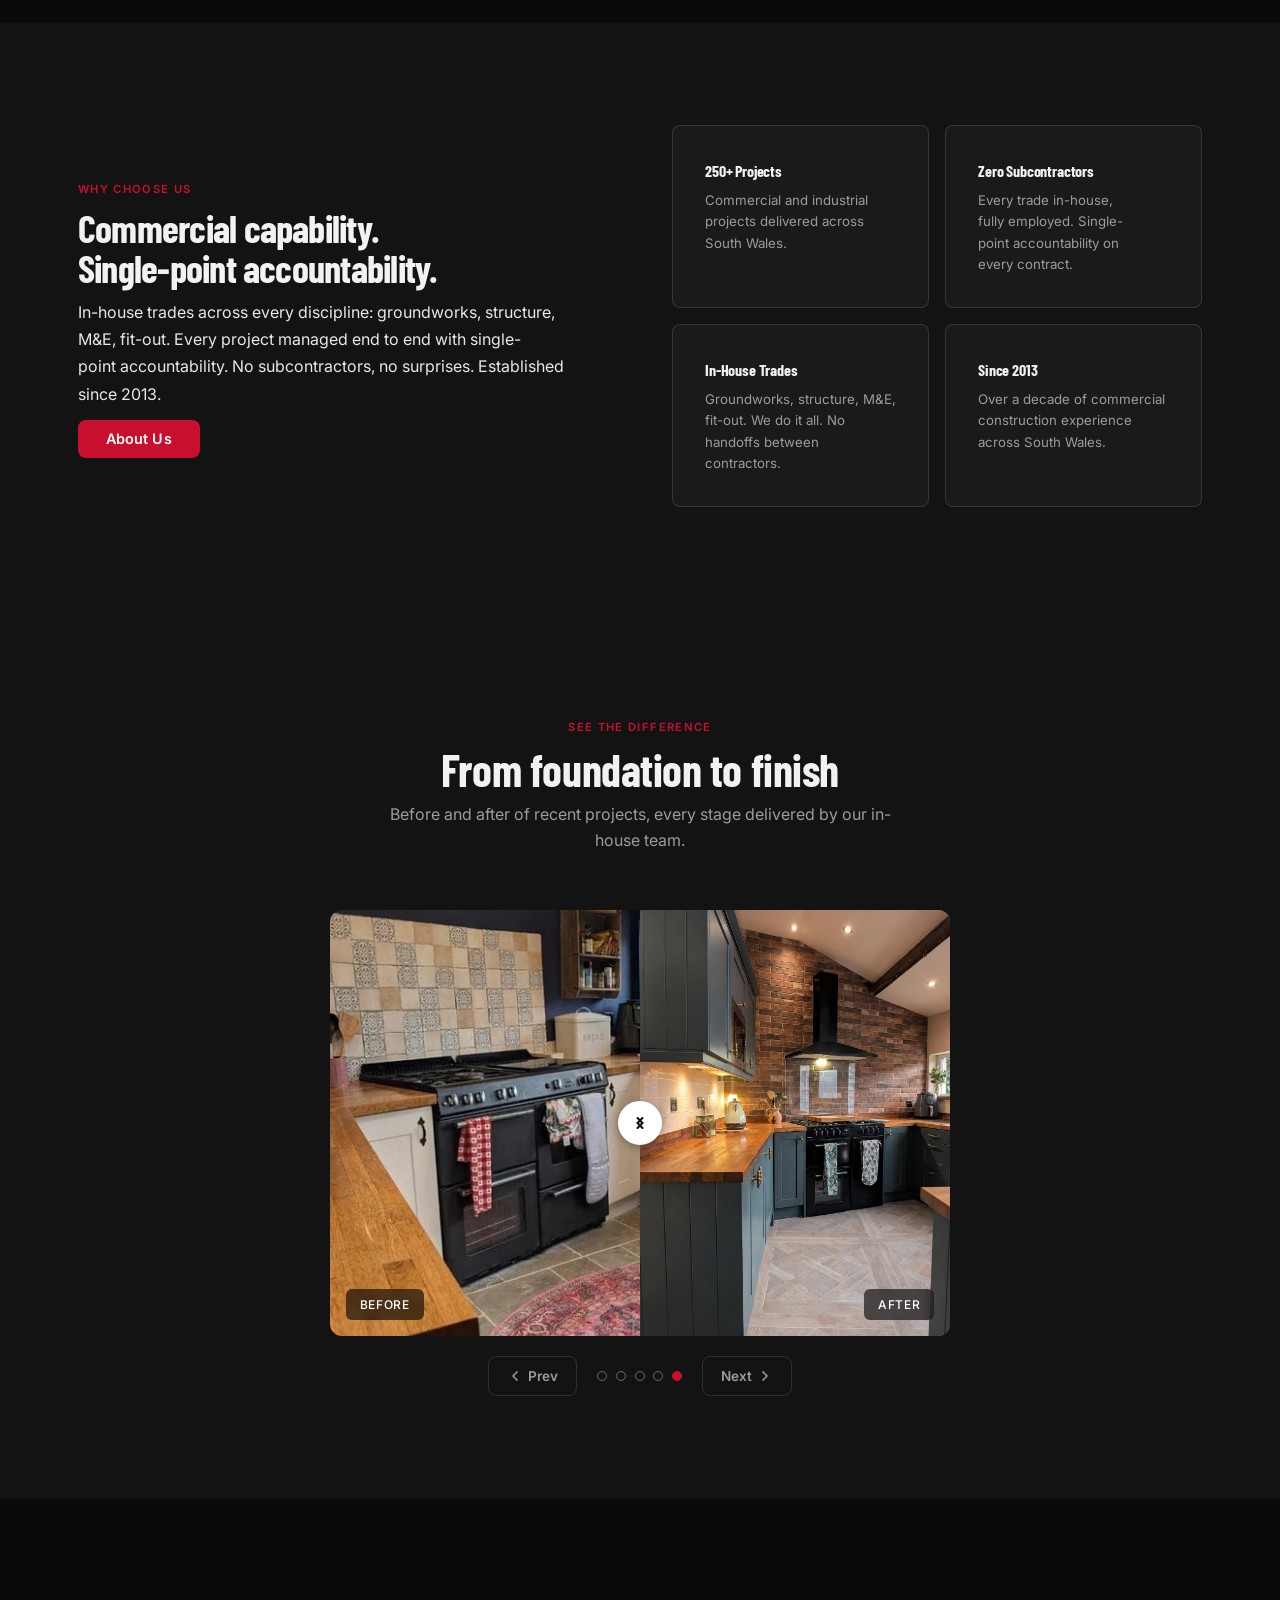
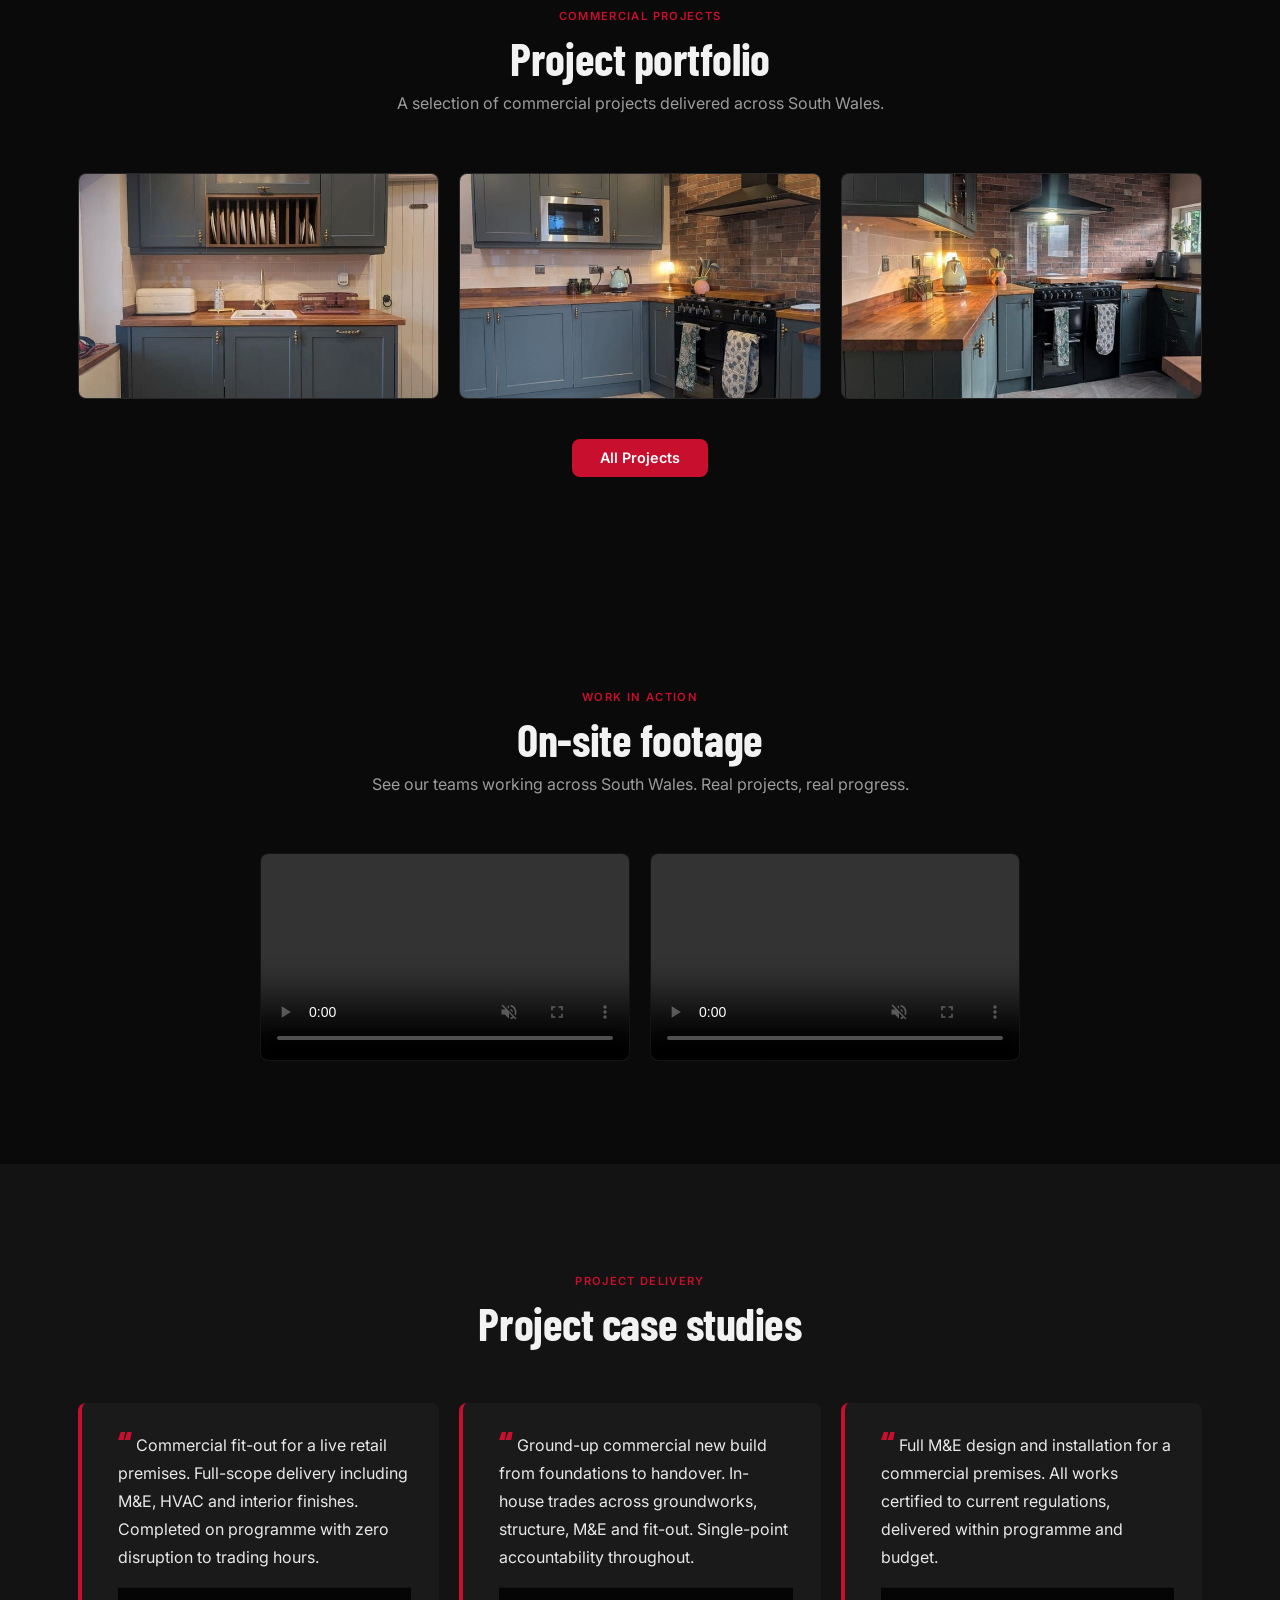
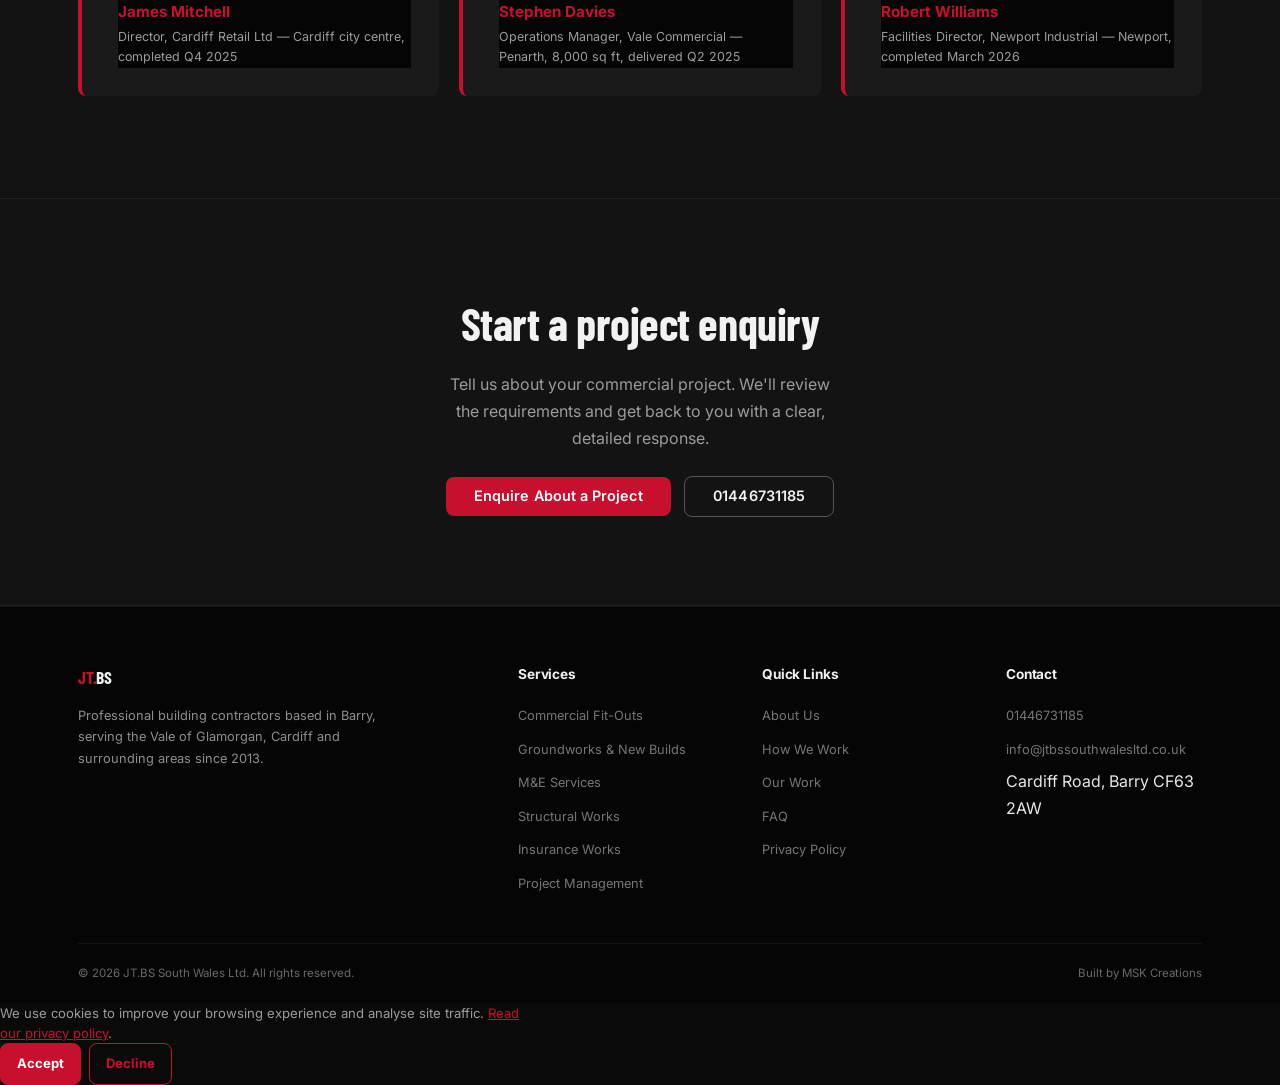
==== commit b1099514: "Add loading splash screen with logo pulse animation and fade-out - Full-viewport overlay with var(--" ====
--- a/index.html
+++ b/index.html
@@ -38,8 +38,19 @@
 <link href="https://fonts.googleapis.com/css2?family=Playfair+Display:wght@700;900&family=Inter:wght@400;500;600;700&display=swap" rel="stylesheet">
 <link rel="icon" type="image/x-icon" href="favicon.ico">
 <link rel="apple-touch-icon" sizes="180x180" href="images/apple-touch-icon.png">
+<style>
+.splash{position:fixed;inset:0;z-index:9999;background:var(--dark);display:flex;align-items:center;justify-content:center;opacity:1;transition:opacity .5s ease-out}
+.splash.fadeout{opacity:0}
+.splash-logo{display:block;width:160px;height:auto;animation:splashPulse 2s ease-in-out infinite;filter:brightness(0) invert(1)}
+@keyframes splashPulse{0%,100%{transform:scale(1)}50%{transform:scale(1.05)}}
+@media (prefers-reduced-motion:reduce){.splash-logo{animation:none}}
+</style>
 </head>
 <body>
+
+<div id="splash" class="splash">
+  <img class="splash-logo" src="images/logo.png" alt="JT.BS South Wales Ltd">
+</div>
 
 <a href="#main" class="skip-link">Skip to main content</a>
 
@@ -63,6 +74,26 @@
 }
 </script>
 
+<script>
+(function(){
+  var splash = document.getElementById('splash');
+  if (!splash) return;
+  var minTime = 600, hardCap = 4000, start = Date.now(), done = false;
+  function hide(){
+    if (done) return;
+    done = true;
+    splash.classList.add('fadeout');
+    setTimeout(function(){ splash.parentNode.removeChild(splash); }, 500);
+  }
+  window.addEventListener('load', hide);
+  setTimeout(hide, Math.max(hardCap, 0));
+  // Ensure minimum display time
+  setTimeout(function(){
+    if (document.readyState === 'complete') hide();
+  }, minTime);
+})();
+</script>
+
 <nav id="nav">
   <div class="container nav-inner">
     <a href="index.html" class="nav-logo">
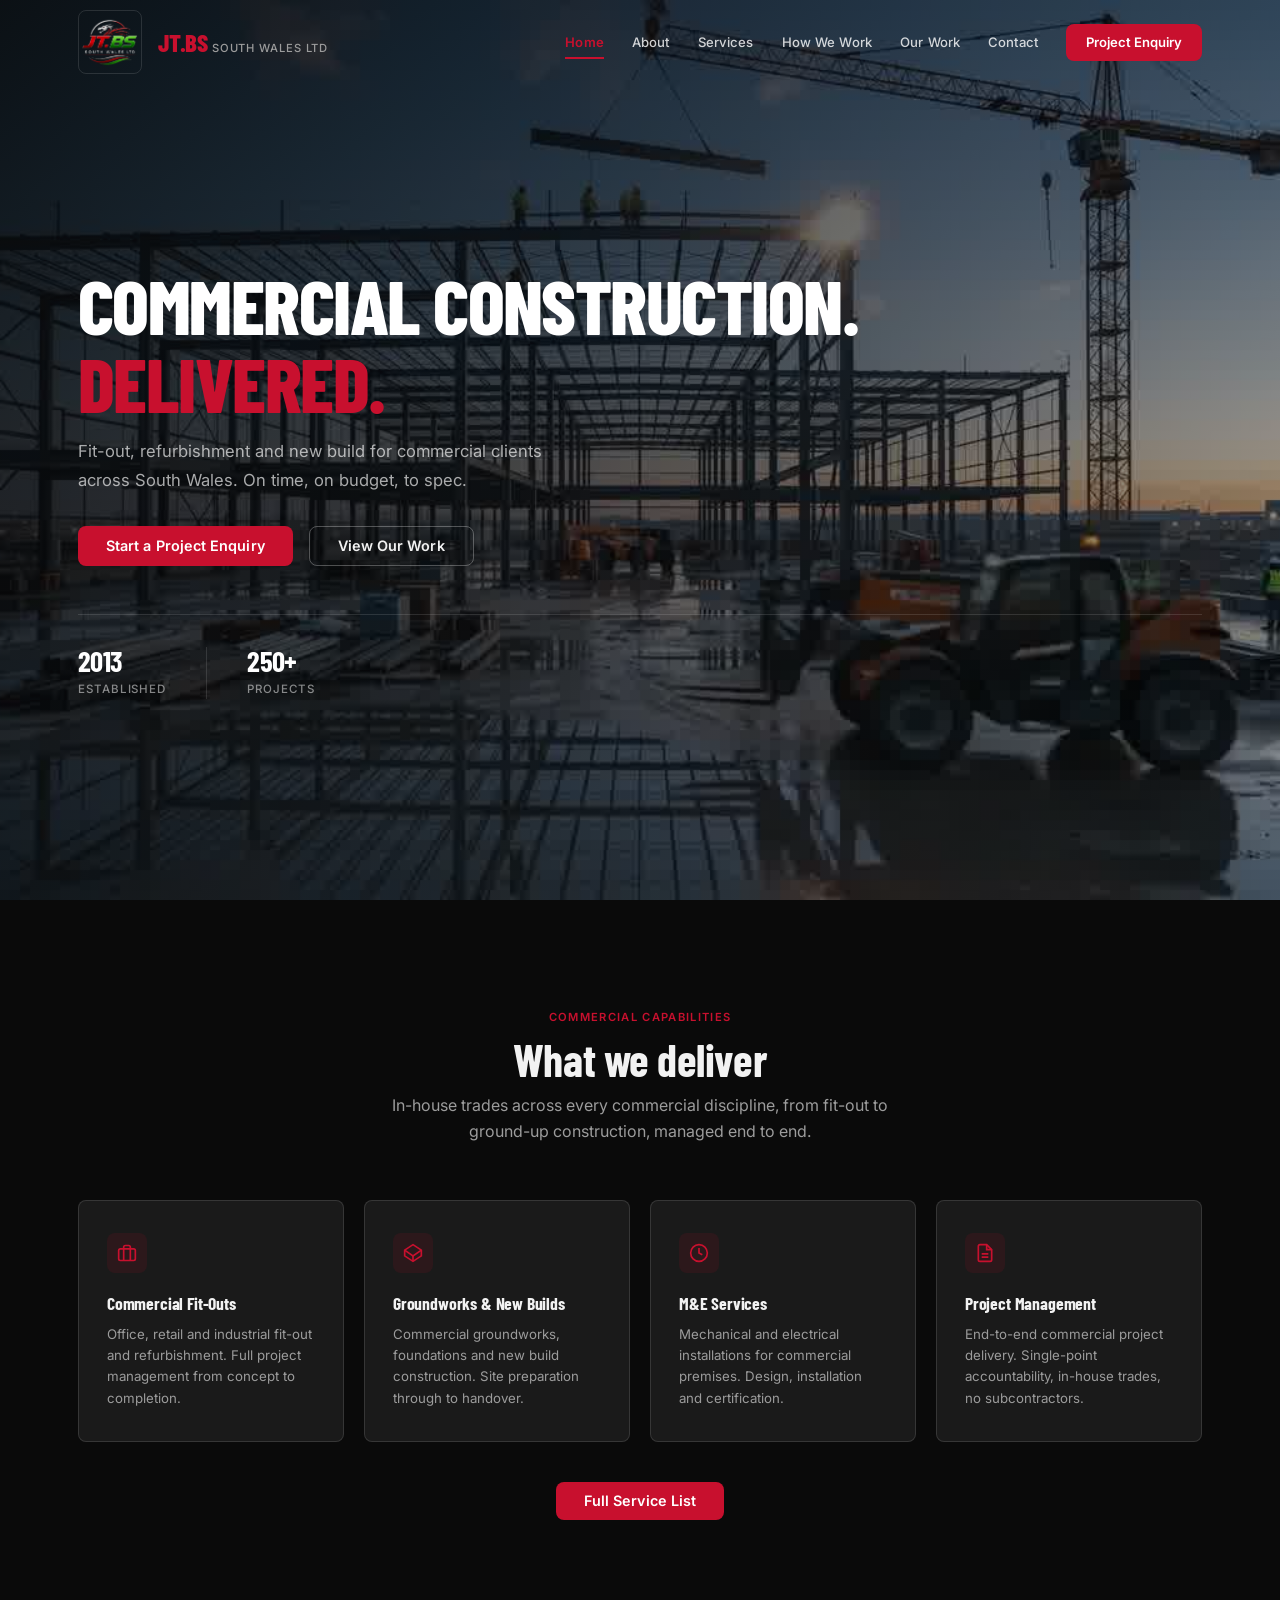
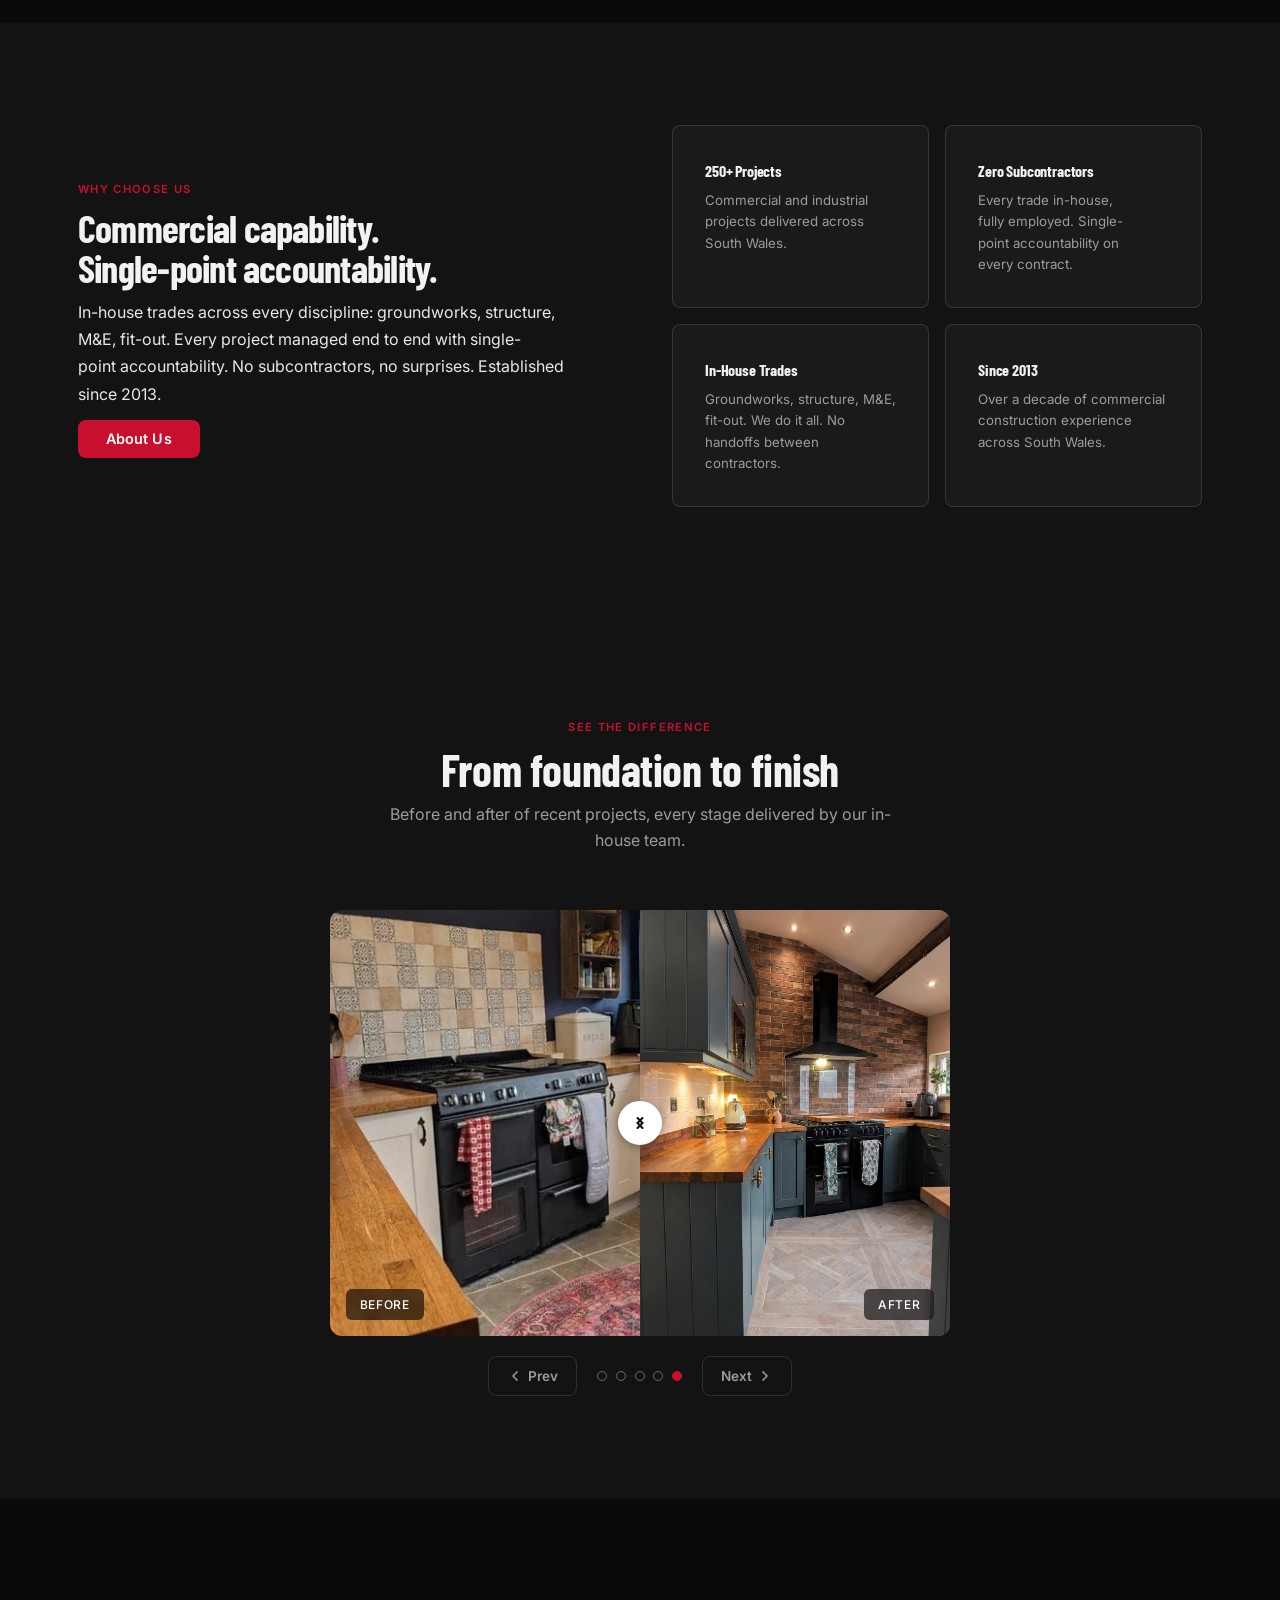
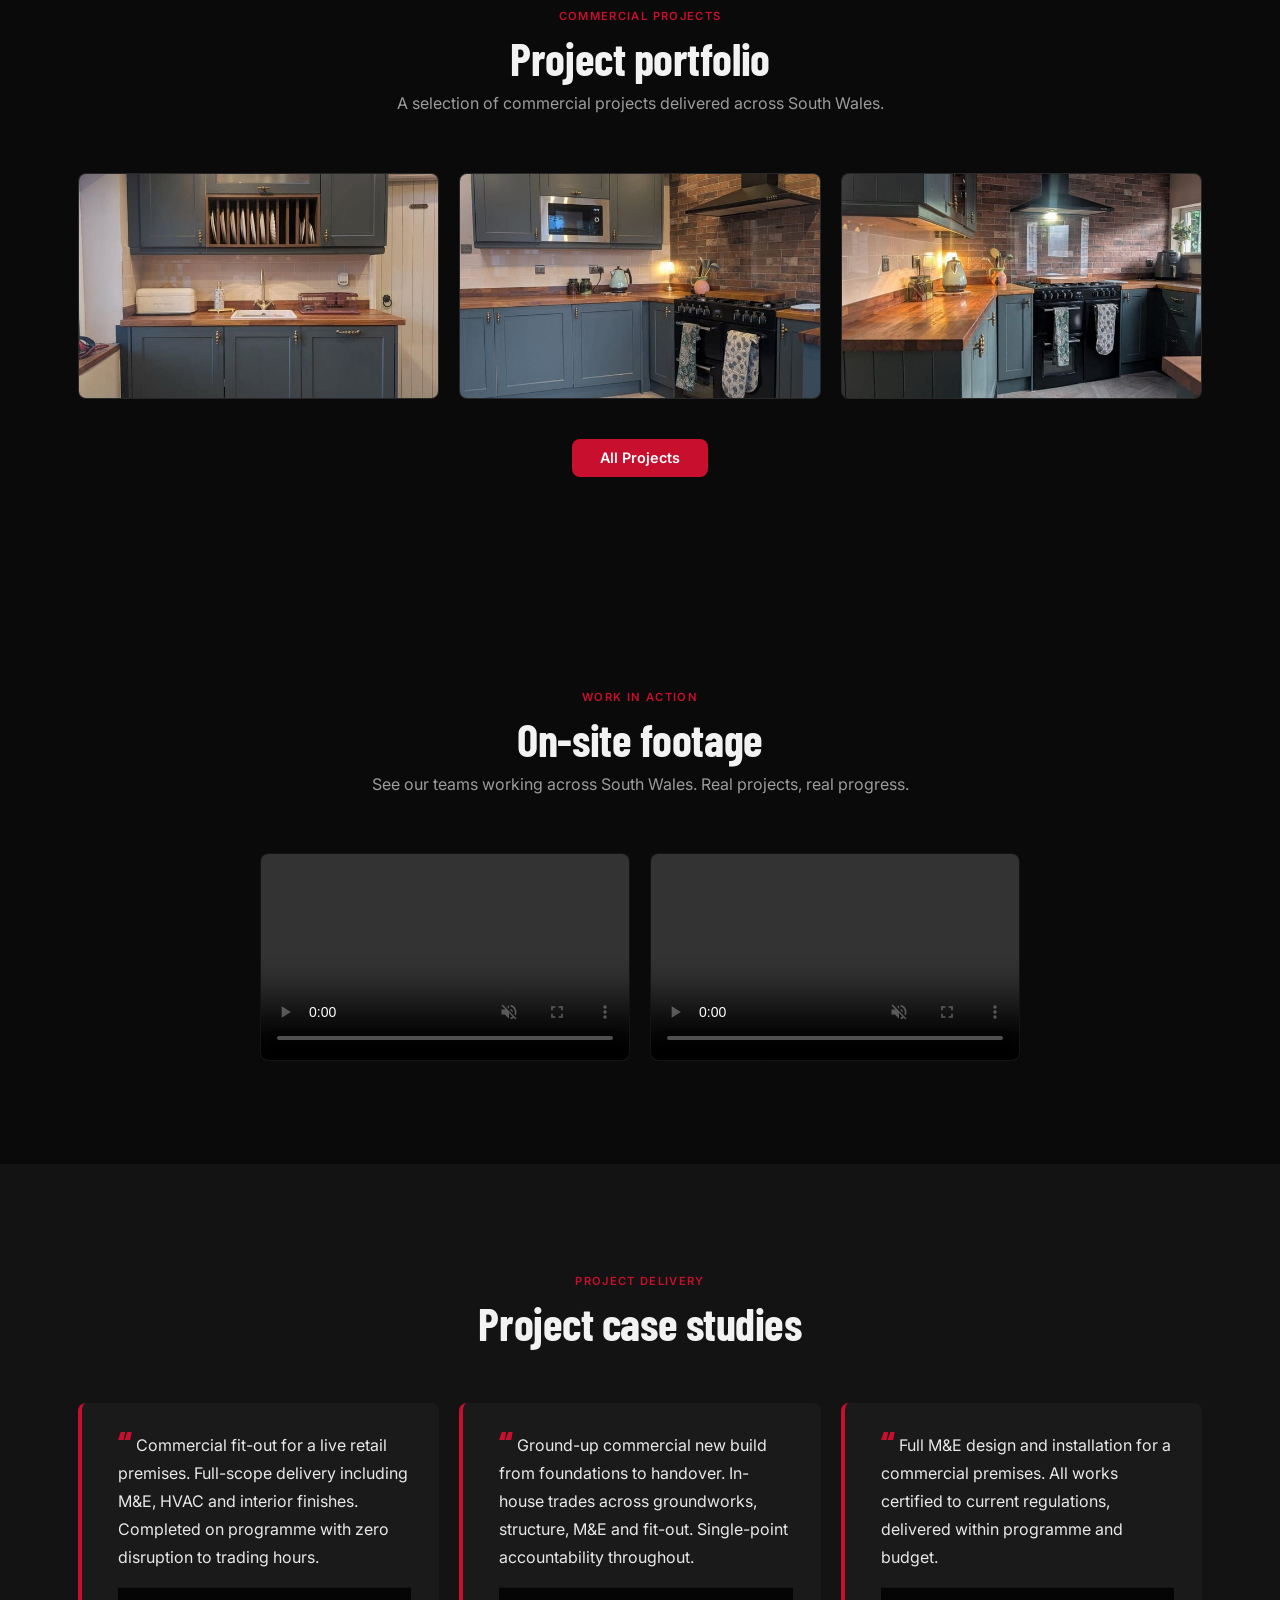
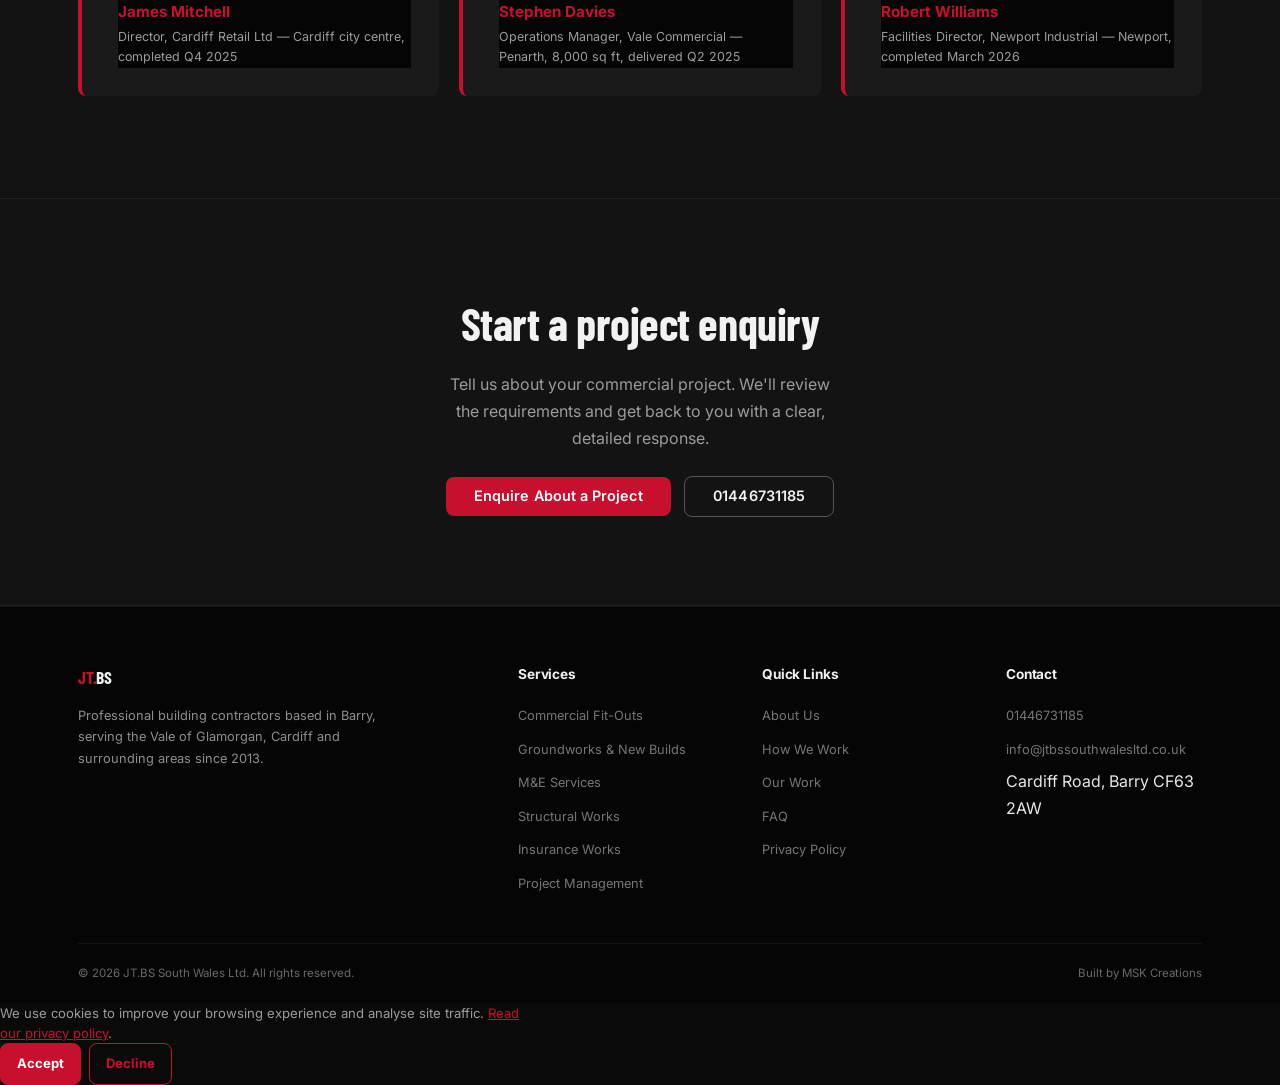
==== commit b7b7e450: "SEO: og+twitter+canonical on 7 subpages, privacy noindex, FAQPage schema, robots.txt, sitemap" ====
--- a/index.html
+++ b/index.html
@@ -14,6 +14,11 @@
 <meta property="og:type" content="website">
 <meta property="og:url" content="https://jtbuildingservices.co.uk">
 <meta property="og:locale" content="en_GB">
+<meta property="og:image" content="https://jtbuildingservices.co.uk/images/logo.png">
+<link rel="canonical" href="https://jtbuildingservices.co.uk/">
+<meta name="twitter:card" content="summary_large_image">
+<meta name="twitter:title" content="JT.BS South Wales Ltd | Commercial Construction, Barry & South Wales">
+<meta name="twitter:description" content="Commercial construction contractors serving South Wales. Fit-out, refurbishment, groundworks, M&E and project management. Established since 2013.">
 <script type="application/ld+json">{
   "@context":"https://schema.org",
   "@type":"GeneralContractor",
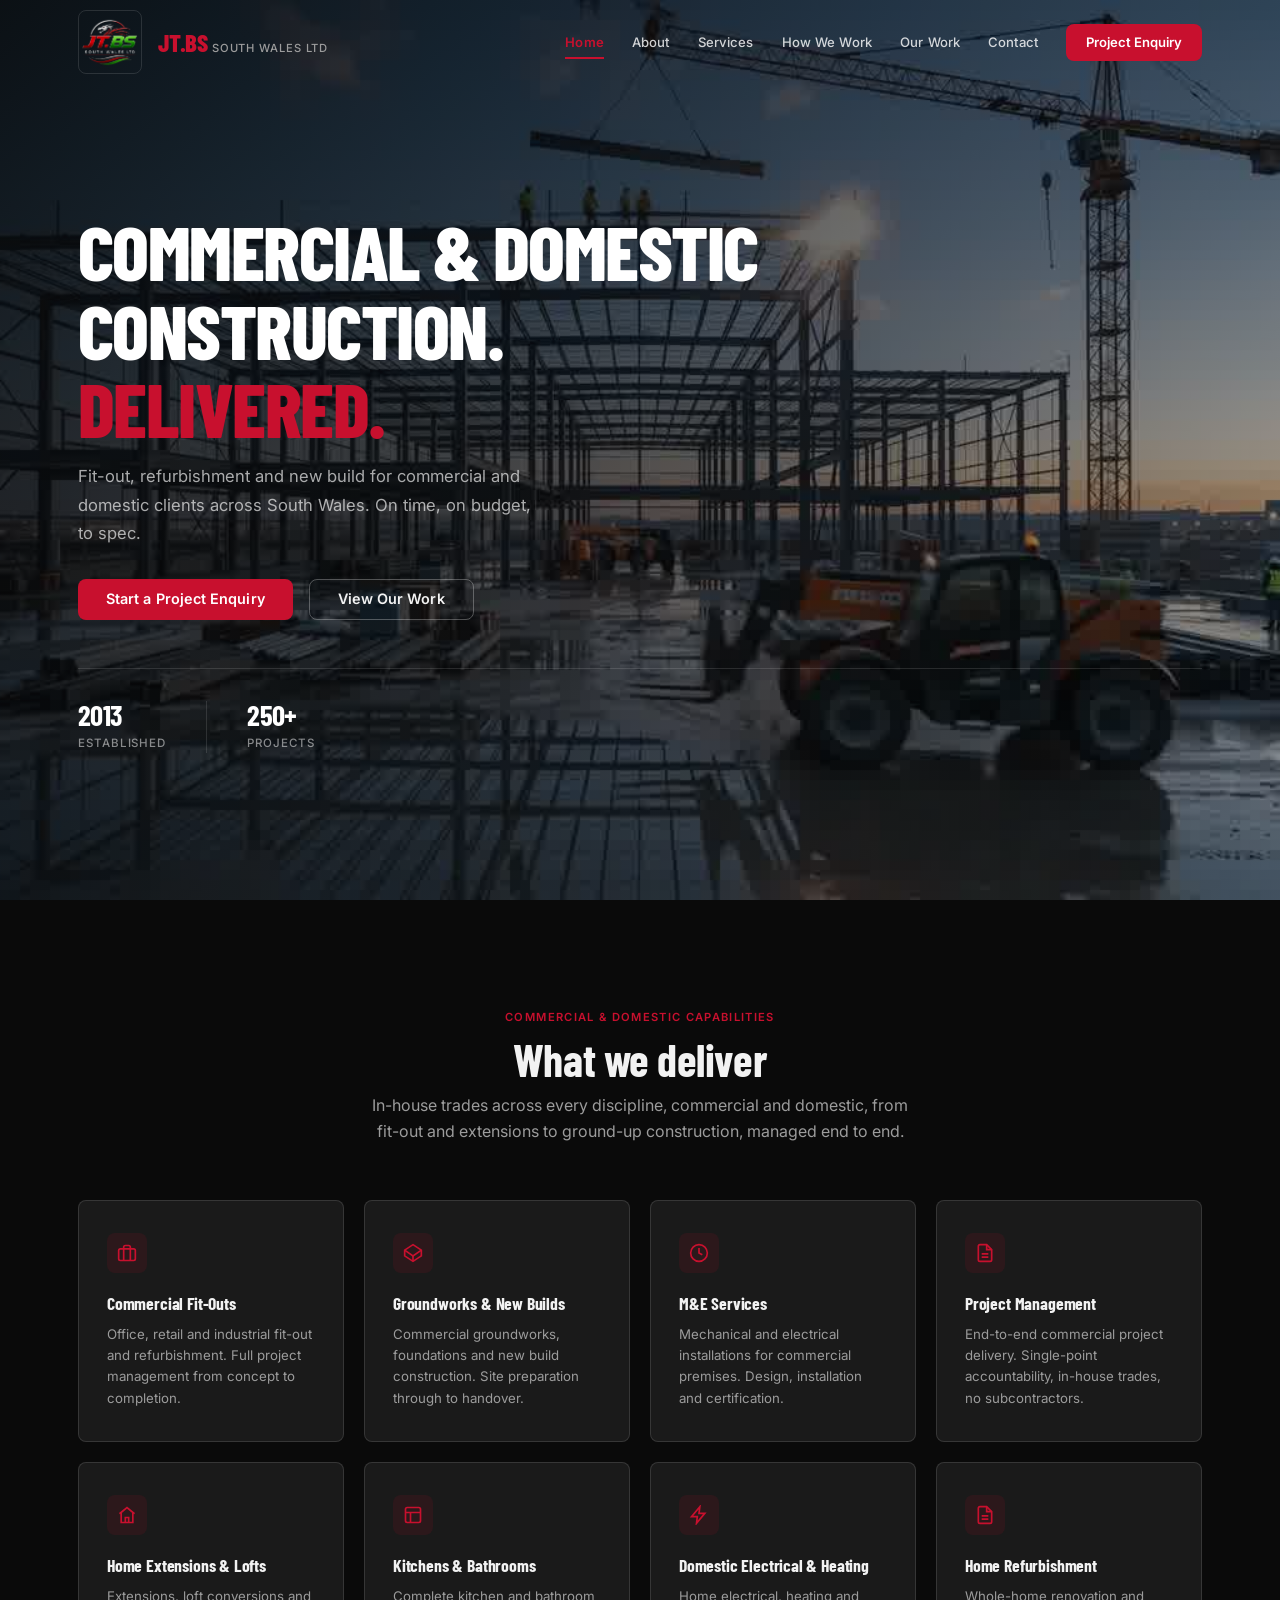
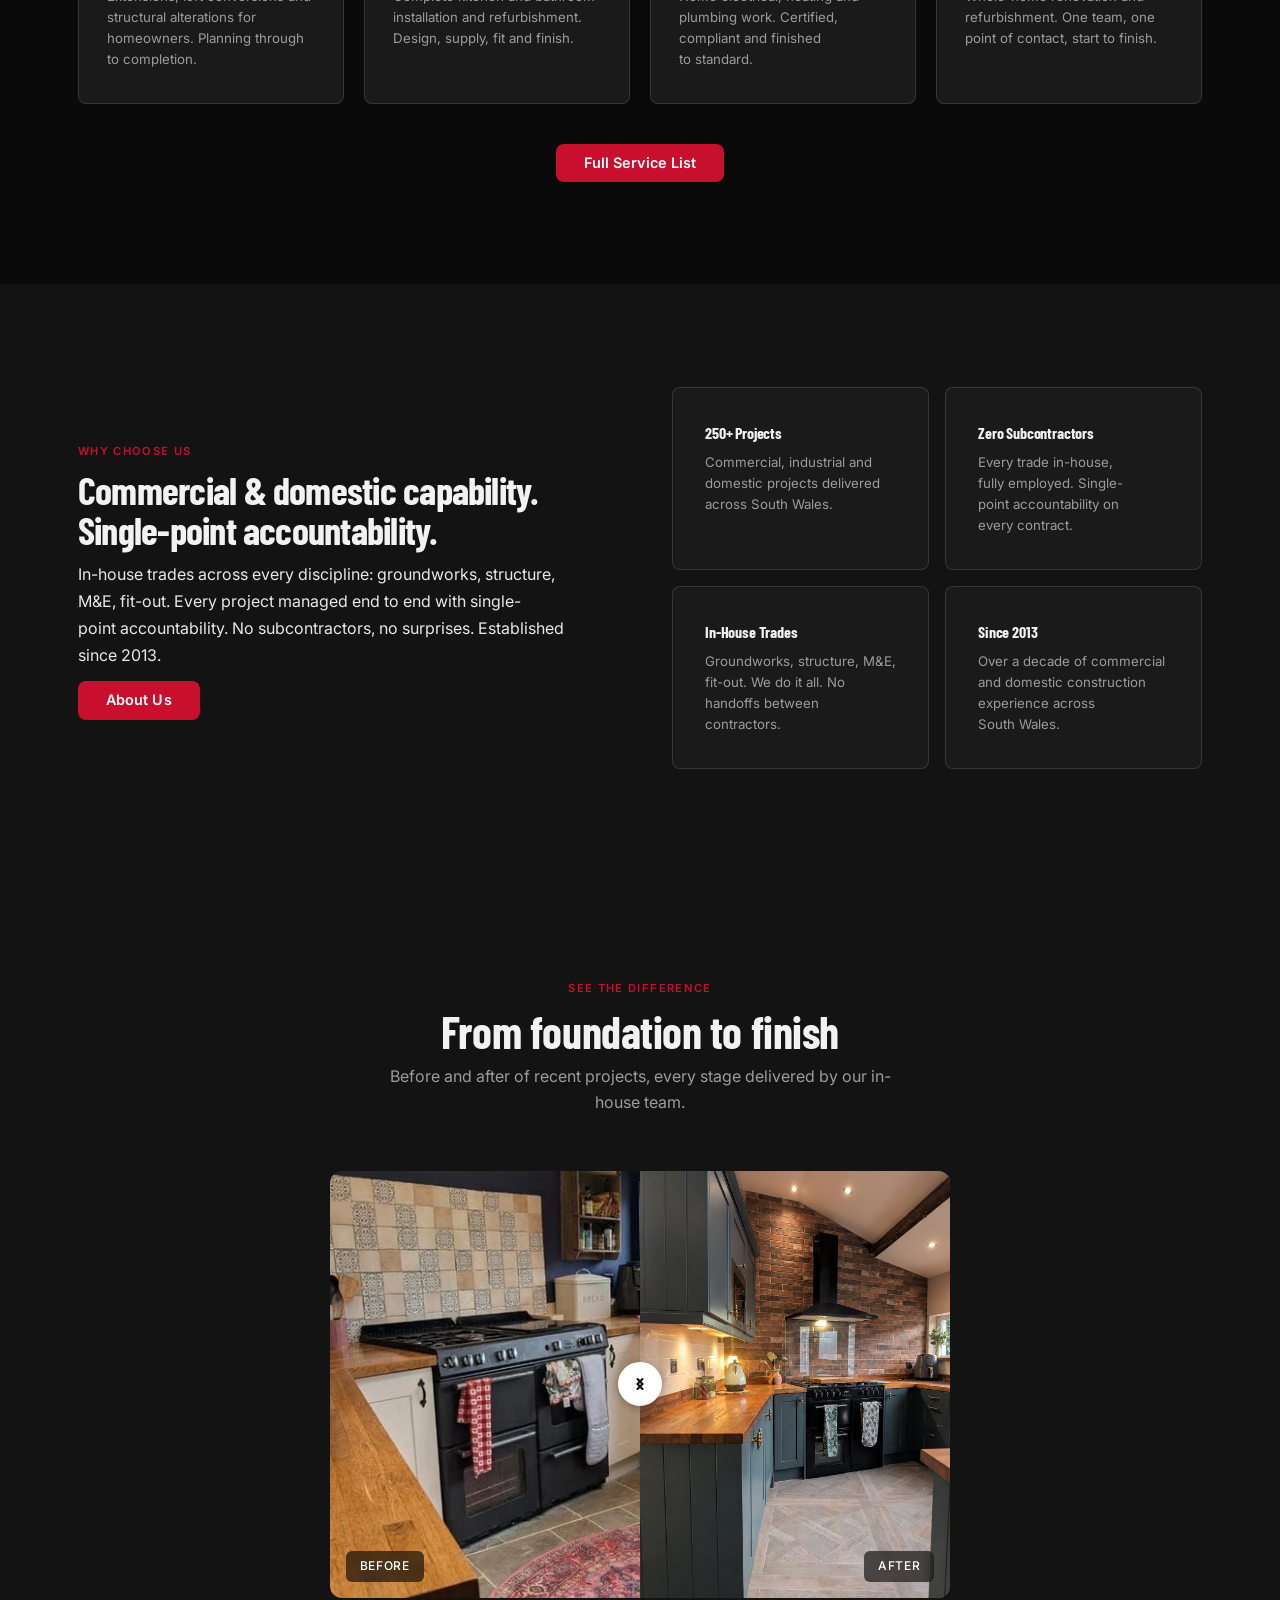
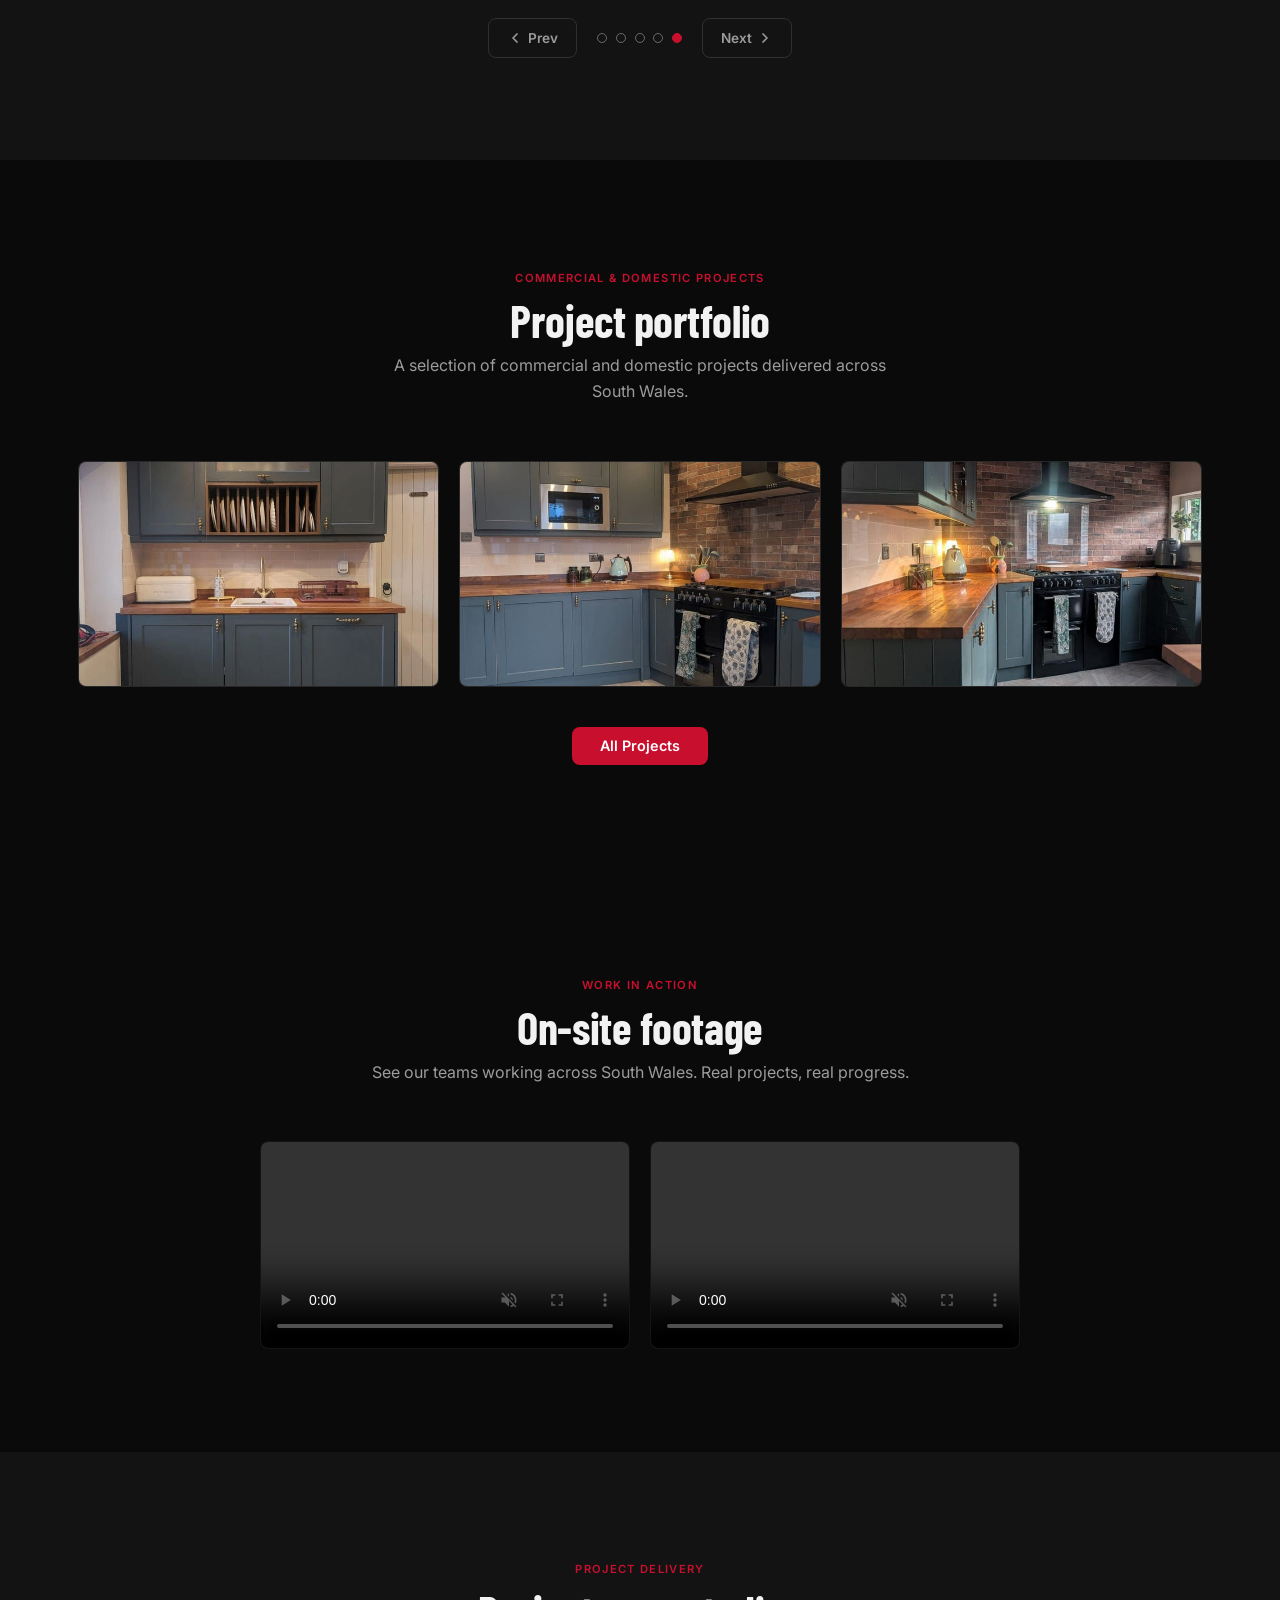
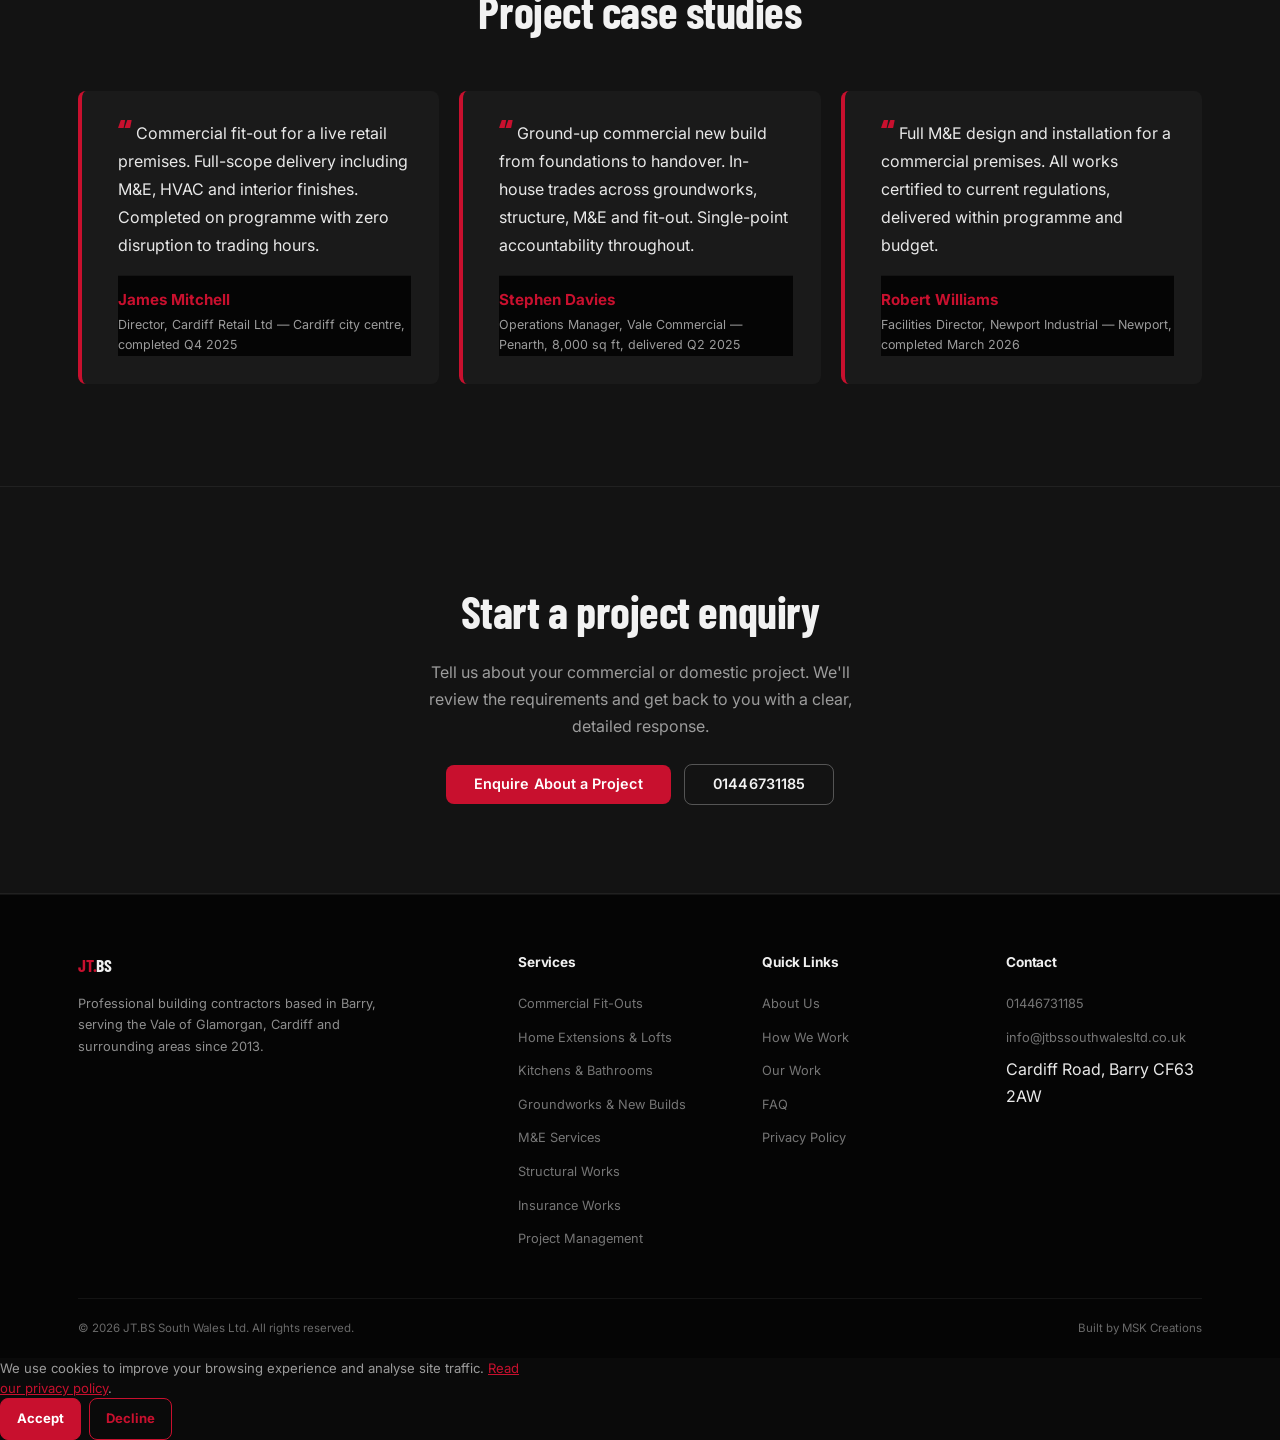
==== commit bea6e6a8: "Rebalance positioning to commercial and domestic construction The site positioned the business as co" ====
--- a/index.html
+++ b/index.html
@@ -3,27 +3,27 @@
 <head>
 <meta charset="UTF-8">
 <meta name="viewport" content="width=device-width, initial-scale=1.0, viewport-fit=cover">
-<title>JT.BS South Wales Ltd | Commercial Construction, Barry & South Wales</title>
-<meta name="description" content="JT.BS South Wales Ltd: commercial construction contractors serving Barry and South Wales. Fit-out, refurbishment, groundworks, M&E and project management. Established 2013, fully insured.">
+<title>JT.BS South Wales Ltd | Commercial &amp; Domestic Construction, Barry & South Wales</title>
+<meta name="description" content="JT.BS South Wales Ltd: commercial and domestic construction contractors serving Barry and South Wales. Fit-out, refurbishment, extensions, kitchens, bathrooms, groundworks, M&E and project management. Established 2013, fully insured.">
 <meta name="theme-color" content="#0A0A0A">
 <link rel="preconnect" href="https://fonts.googleapis.com">
 <link rel="preconnect" href="https://fonts.gstatic.com" crossorigin>
 <link href="https://fonts.googleapis.com/css2?family=Barlow+Condensed:wght@600;700;800;900&family=Inter:wght@400;500;600;700&display=swap" rel="stylesheet">
-<meta property="og:title" content="JT.BS South Wales Ltd | Commercial Construction, Barry & South Wales">
-<meta property="og:description" content="Commercial construction contractors serving South Wales. Fit-out, refurbishment, groundworks, M&E and project management. Established since 2013.">
+<meta property="og:title" content="JT.BS South Wales Ltd | Commercial &amp; Domestic Construction, Barry &amp; South Wales">
+<meta property="og:description" content="Commercial and domestic construction contractors serving South Wales. Fit-out, refurbishment, extensions, kitchens, bathrooms, groundworks, M&E and project management. Established since 2013.">
 <meta property="og:type" content="website">
 <meta property="og:url" content="https://jtbuildingservices.co.uk">
 <meta property="og:locale" content="en_GB">
 <meta property="og:image" content="https://jtbuildingservices.co.uk/images/logo.png">
 <link rel="canonical" href="https://jtbuildingservices.co.uk/">
 <meta name="twitter:card" content="summary_large_image">
-<meta name="twitter:title" content="JT.BS South Wales Ltd | Commercial Construction, Barry & South Wales">
-<meta name="twitter:description" content="Commercial construction contractors serving South Wales. Fit-out, refurbishment, groundworks, M&E and project management. Established since 2013.">
+<meta name="twitter:title" content="JT.BS South Wales Ltd | Commercial &amp; Domestic Construction, Barry &amp; South Wales">
+<meta name="twitter:description" content="Commercial and domestic construction contractors serving South Wales. Fit-out, refurbishment, extensions, kitchens, bathrooms, groundworks, M&E and project management. Established since 2013.">
 <script type="application/ld+json">{
   "@context":"https://schema.org",
   "@type":"GeneralContractor",
   "name":"JT.BS South Wales Ltd",
-  "description":"Commercial construction contractors serving South Wales. Fit-out, refurbishment, groundworks, M&E and project management.",
+  "description":"Commercial and domestic construction contractors serving South Wales. Fit-out, refurbishment, extensions, kitchens, bathrooms, groundworks, M&E and project management.",
   "url":"https://jtbuildingservices.co.uk",
   "telephone":"01446731185",
   "email":"info@jtbssouthwalesltd.co.uk",
@@ -134,8 +134,8 @@
     <img src="images/hero-frames/ezgif-frame-001.jpg" alt="" id="hero-video" fetchpriority="high" loading="eager">
   </div>
   <div class="container hero-content">
-    <h1>Commercial construction.<br><span class="accent">Delivered.</span></h1>
-    <p>Fit-out, refurbishment and new build for commercial clients across South Wales. On time, on budget, to spec.</p>
+    <h1>Commercial &amp; domestic construction.<br><span class="accent">Delivered.</span></h1>
+    <p>Fit-out, refurbishment and new build for commercial and domestic clients across South Wales. On time, on budget, to spec.</p>
     <div class="hero-actions">
       <a href="contact.html" class="btn btn-red">Start a Project Enquiry</a>
       <a href="projects.html" class="btn btn-outline">View Our Work</a>
@@ -151,9 +151,9 @@
 <section class="section" id="services">
   <div class="container">
     <div class="section-title text-center">
-      <span class="tag">Commercial Capabilities</span>
+      <span class="tag">Commercial &amp; Domestic Capabilities</span>
       <h2>What we deliver</h2>
-      <p>In-house trades across every commercial discipline, from fit-out to ground-up construction, managed end to end.</p>
+      <p>In-house trades across every discipline, commercial and domestic, from fit-out and extensions to ground-up construction, managed end to end.</p>
     </div>
     <div class="services-strip">
       <div class="service-mini rv">
@@ -176,6 +176,26 @@
         <h3>Project Management</h3>
         <p>End-to-end commercial project delivery. Single-point accountability, in-house trades, no subcontractors.</p>
       </div>
+      <div class="service-mini rv">
+        <div class="icon"><svg viewBox="0 0 24 24" fill="none" stroke="currentColor" stroke-width="2"><path d="M3 10.5 12 3l9 7.5"/><path d="M5 9.5V21h14V9.5"/><path d="M10 21v-6h4v6"/></svg></div>
+        <h3>Home Extensions &amp; Lofts</h3>
+        <p>Extensions, loft conversions and structural alterations for homeowners. Planning through to completion.</p>
+      </div>
+      <div class="service-mini rv rv-1">
+        <div class="icon"><svg viewBox="0 0 24 24" fill="none" stroke="currentColor" stroke-width="2"><rect x="3" y="3" width="18" height="18" rx="2"/><path d="M3 9h18"/><path d="M9 21V9"/></svg></div>
+        <h3>Kitchens &amp; Bathrooms</h3>
+        <p>Complete kitchen and bathroom installation and refurbishment. Design, supply, fit and finish.</p>
+      </div>
+      <div class="service-mini rv rv-2">
+        <div class="icon"><svg viewBox="0 0 24 24" fill="none" stroke="currentColor" stroke-width="2"><path d="M13 2 3 14h7l-1 8 10-12h-7l1-8z"/></svg></div>
+        <h3>Domestic Electrical &amp; Heating</h3>
+        <p>Home electrical, heating and plumbing work. Certified, compliant and finished to standard.</p>
+      </div>
+      <div class="service-mini rv rv-3">
+        <div class="icon"><svg viewBox="0 0 24 24" fill="none" stroke="currentColor" stroke-width="2"><path d="M14 2H6a2 2 0 00-2 2v16a2 2 0 002 2h12a2 2 0 002-2V8z"/><polyline points="14 2 14 8 20 8"/><line x1="16" y1="13" x2="8" y2="13"/><line x1="16" y1="17" x2="8" y2="17"/></svg></div>
+        <h3>Home Refurbishment</h3>
+        <p>Whole-home renovation and refurbishment. One team, one point of contact, start to finish.</p>
+      </div>
     </div>
     <div style="text-align:center;margin-top:2.5rem">
       <a href="services.html" class="btn btn-red">Full Service List</a>
@@ -189,16 +209,16 @@
     <div style="display:grid;grid-template-columns:1fr 1fr;gap:clamp(2rem,5vw,4rem);align-items:center">
       <div class="rv">
         <span class="tag">Why Choose Us</span>
-        <h2 style="font-size:clamp(1.5rem,3vw,2.4rem);font-weight:700;color:var(--ink);letter-spacing:-0.02em;line-height:1.05;margin-bottom:.65rem">Commercial capability. Single-point accountability.</h2>
+        <h2 style="font-size:clamp(1.5rem,3vw,2.4rem);font-weight:700;color:var(--ink);letter-spacing:-0.02em;line-height:1.05;margin-bottom:.65rem">Commercial &amp; domestic capability. Single-point accountability.</h2>
         <p>In-house trades across every discipline: groundworks, structure, M&E, fit-out. Every project managed end to end with single-point accountability. No subcontractors, no surprises. Established since 2013.</p>
         <a href="about.html" class="btn btn-red" style="margin-top:.75rem">About Us</a>
       </div>
       <div class="rv rv-1 rv-right">
         <div style="display:grid;grid-template-columns:1fr 1fr;gap:1rem">
-          <div class="value-card"><h3>250+ Projects</h3><p>Commercial and industrial projects delivered across South Wales.</p></div>
+          <div class="value-card"><h3>250+ Projects</h3><p>Commercial, industrial and domestic projects delivered across South Wales.</p></div>
           <div class="value-card"><h3>Zero Subcontractors</h3><p>Every trade in-house, fully employed. Single-point accountability on every contract.</p></div>
           <div class="value-card"><h3>In-House Trades</h3><p>Groundworks, structure, M&E, fit-out. We do it all. No handoffs between contractors.</p></div>
-          <div class="value-card"><h3>Since 2013</h3><p>Over a decade of commercial construction experience across South Wales.</p></div>
+          <div class="value-card"><h3>Since 2013</h3><p>Over a decade of commercial and domestic construction experience across South Wales.</p></div>
         </div>
       </div>
     </div>
@@ -305,9 +325,9 @@
 <section class="section" id="projects">
   <div class="container">
     <div class="section-title text-center">
-      <span class="tag">Commercial Projects</span>
+      <span class="tag">Commercial &amp; Domestic Projects</span>
       <h2>Project portfolio</h2>
-      <p>A selection of commercial projects delivered across South Wales.</p>
+      <p>A selection of commercial and domestic projects delivered across South Wales.</p>
     </div>
     <div class="gallery-grid">
       <div class="project-card rv">
@@ -386,7 +406,7 @@
   <div class="container">
     <div class="rv">
       <h2>Start a project enquiry</h2>
-      <p>Tell us about your commercial project. We'll review the requirements and get back to you with a clear, detailed response.</p>
+      <p>Tell us about your commercial or domestic project. We'll review the requirements and get back to you with a clear, detailed response.</p>
       <a href="contact.html" class="btn btn-red">Enquire About a Project</a>
       <a href="tel:01446731185" class="btn btn-outline">01446731185</a>
     </div>
@@ -406,6 +426,8 @@
         <h4>Services</h4>
         <ul>
           <li><a href="services.html">Commercial Fit-Outs</a></li>
+            <li><a href="services.html">Home Extensions &amp; Lofts</a></li>
+            <li><a href="services.html">Kitchens &amp; Bathrooms</a></li>
           <li><a href="services.html">Groundworks & New Builds</a></li>
           <li><a href="services.html">M&E Services</a></li>
           <li><a href="services.html">Structural Works</a></li>
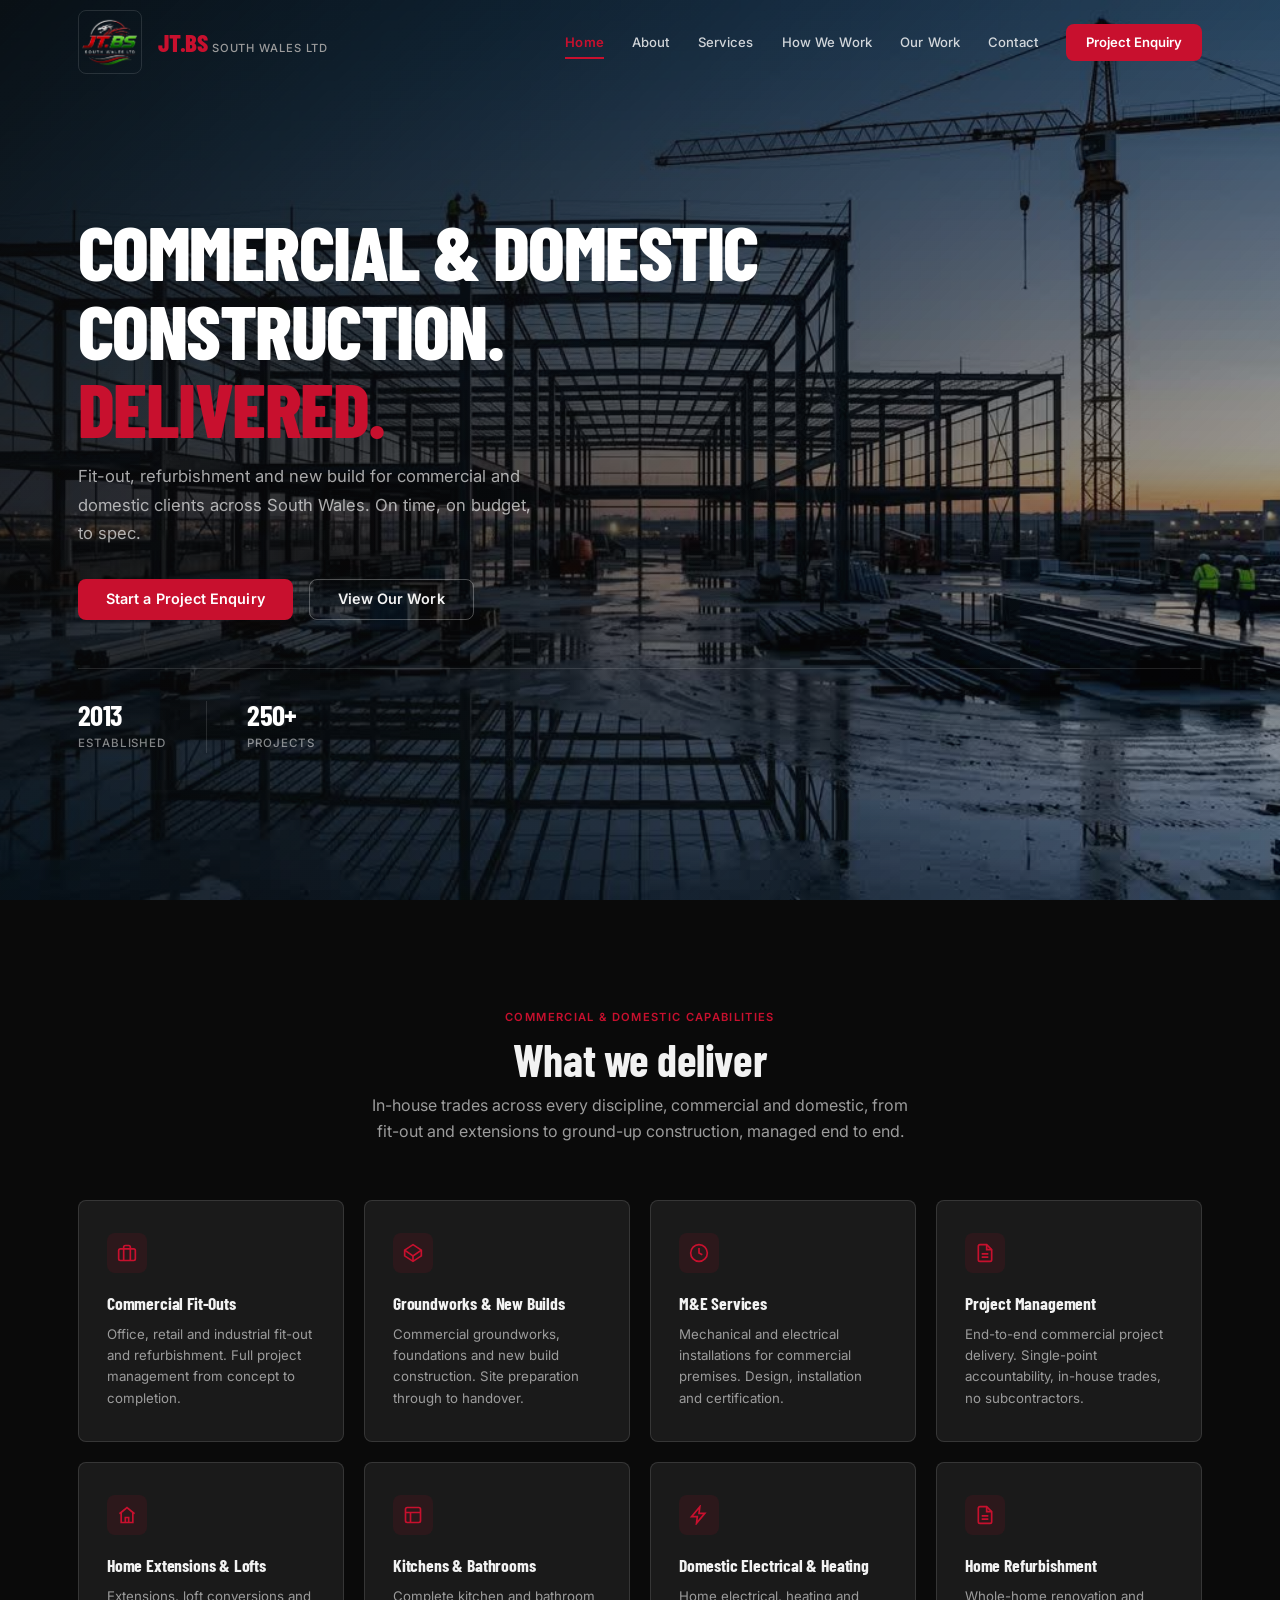
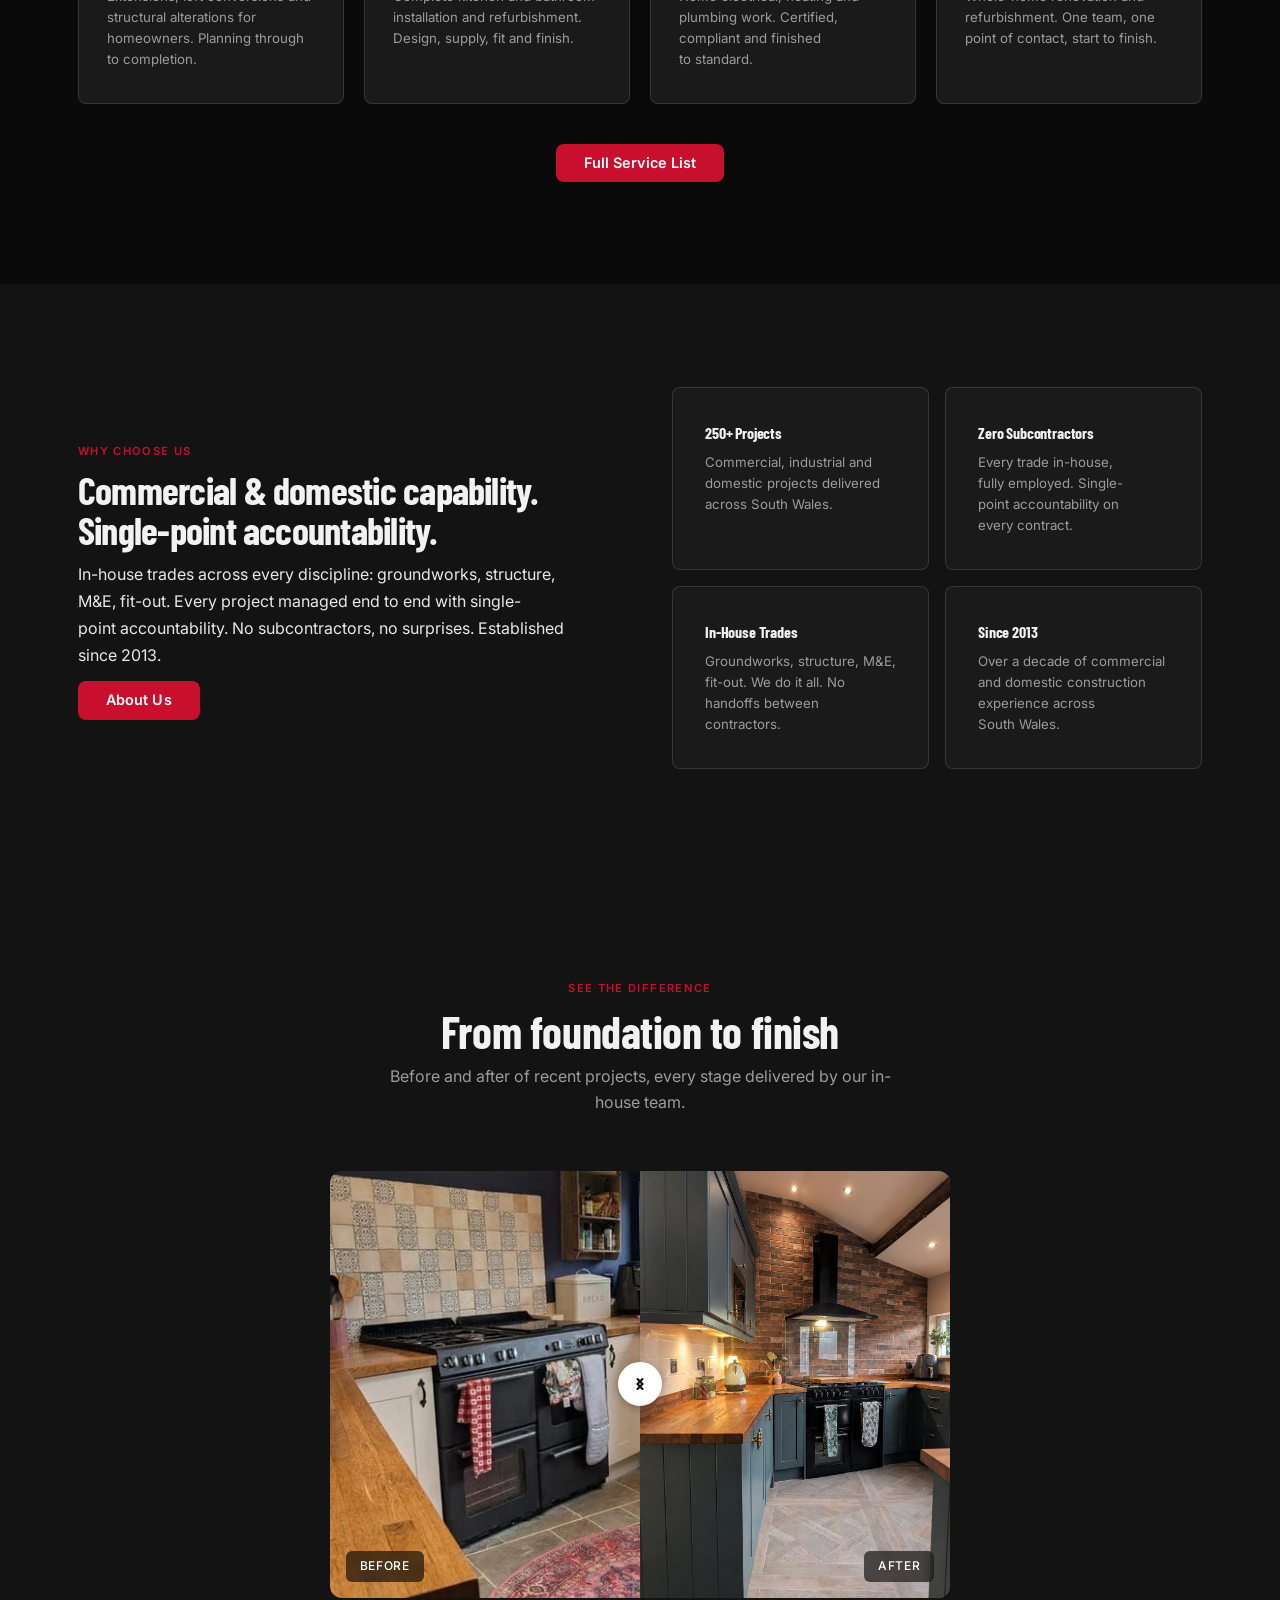
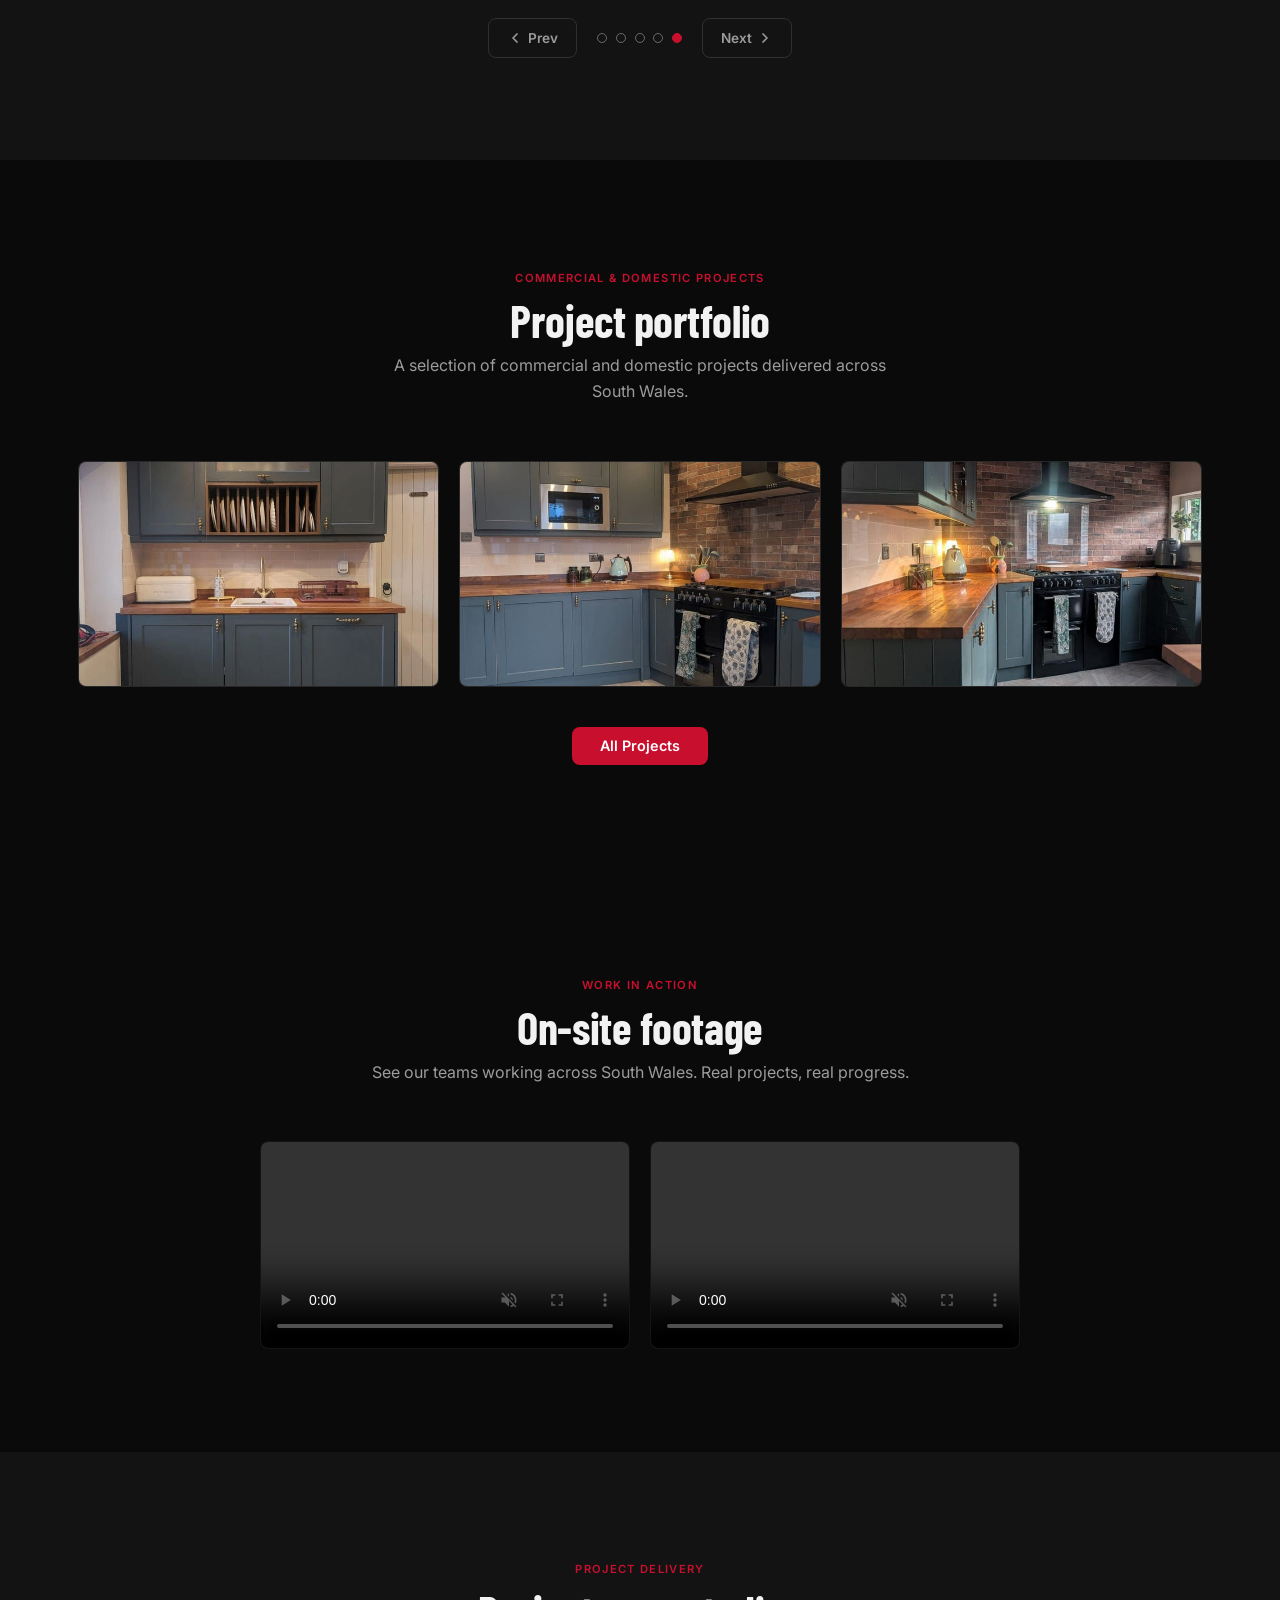
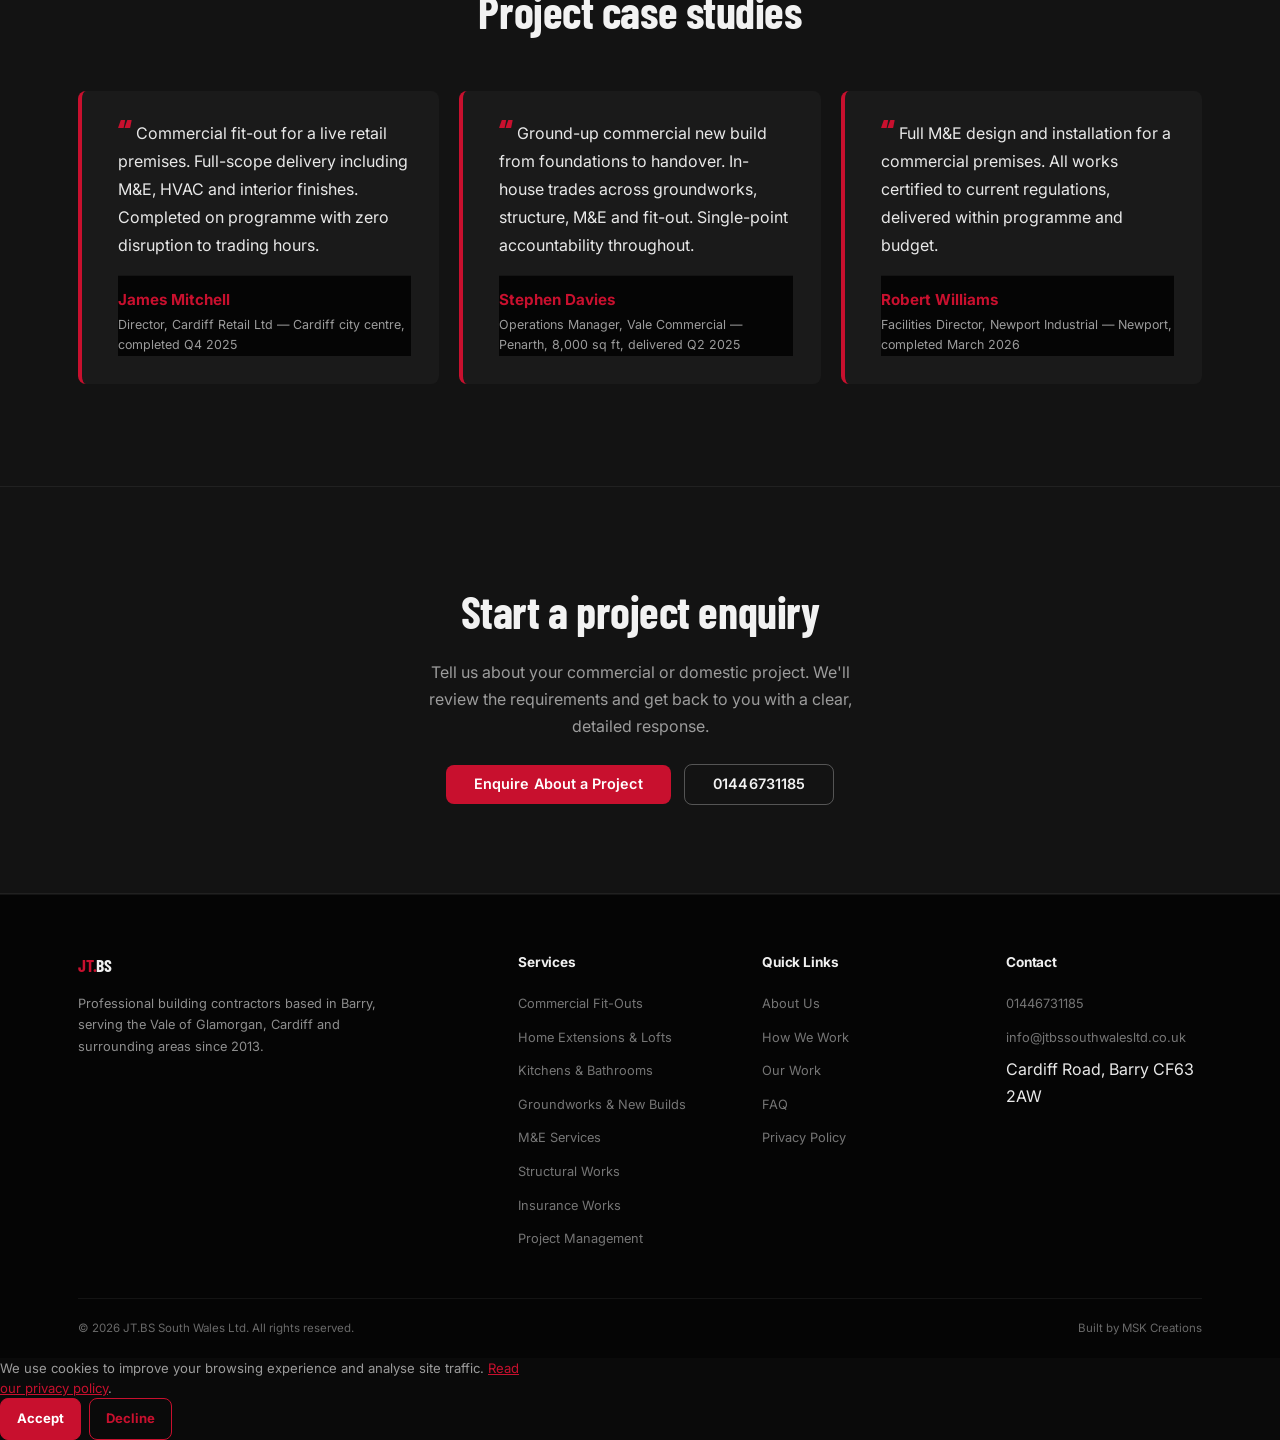
==== commit 31af994b: "Replace 180-frame hero image swap with a single GPU-decoded video The hero cycled an <img> src acros" ====
--- a/index.html
+++ b/index.html
@@ -130,8 +130,9 @@
 <!-- HERO -->
 <section class="hero">
   <div class="hero-bg">
-    <!-- Time-lapse: 180 still frames cycled by JS (id "hero-video" drives the animation) -->
-    <img src="images/hero-frames/ezgif-frame-001.jpg" alt="" id="hero-video" fetchpriority="high" loading="eager">
+    <!-- Hero background: one H.264 MP4, GPU-decoded by the browser. Poster is the
+         first time-lapse frame, so a crisp still shows before playback begins. -->
+    <video id="hero-video" src="images/videos/hero.mp4" poster="images/hero-frames/ezgif-frame-001.jpg" preload="auto" autoplay muted loop playsinline aria-hidden="true" fetchpriority="high"></video>
   </div>
   <div class="container hero-content">
     <h1>Commercial &amp; domestic construction.<br><span class="accent">Delivered.</span></h1>
@@ -467,6 +468,6 @@
     Call 01446731185
   </a>
 </div>
-<script src="js/script.js?v=4"></script>
+<script src="js/script.js?v=5"></script>
 </body>
 </html>
